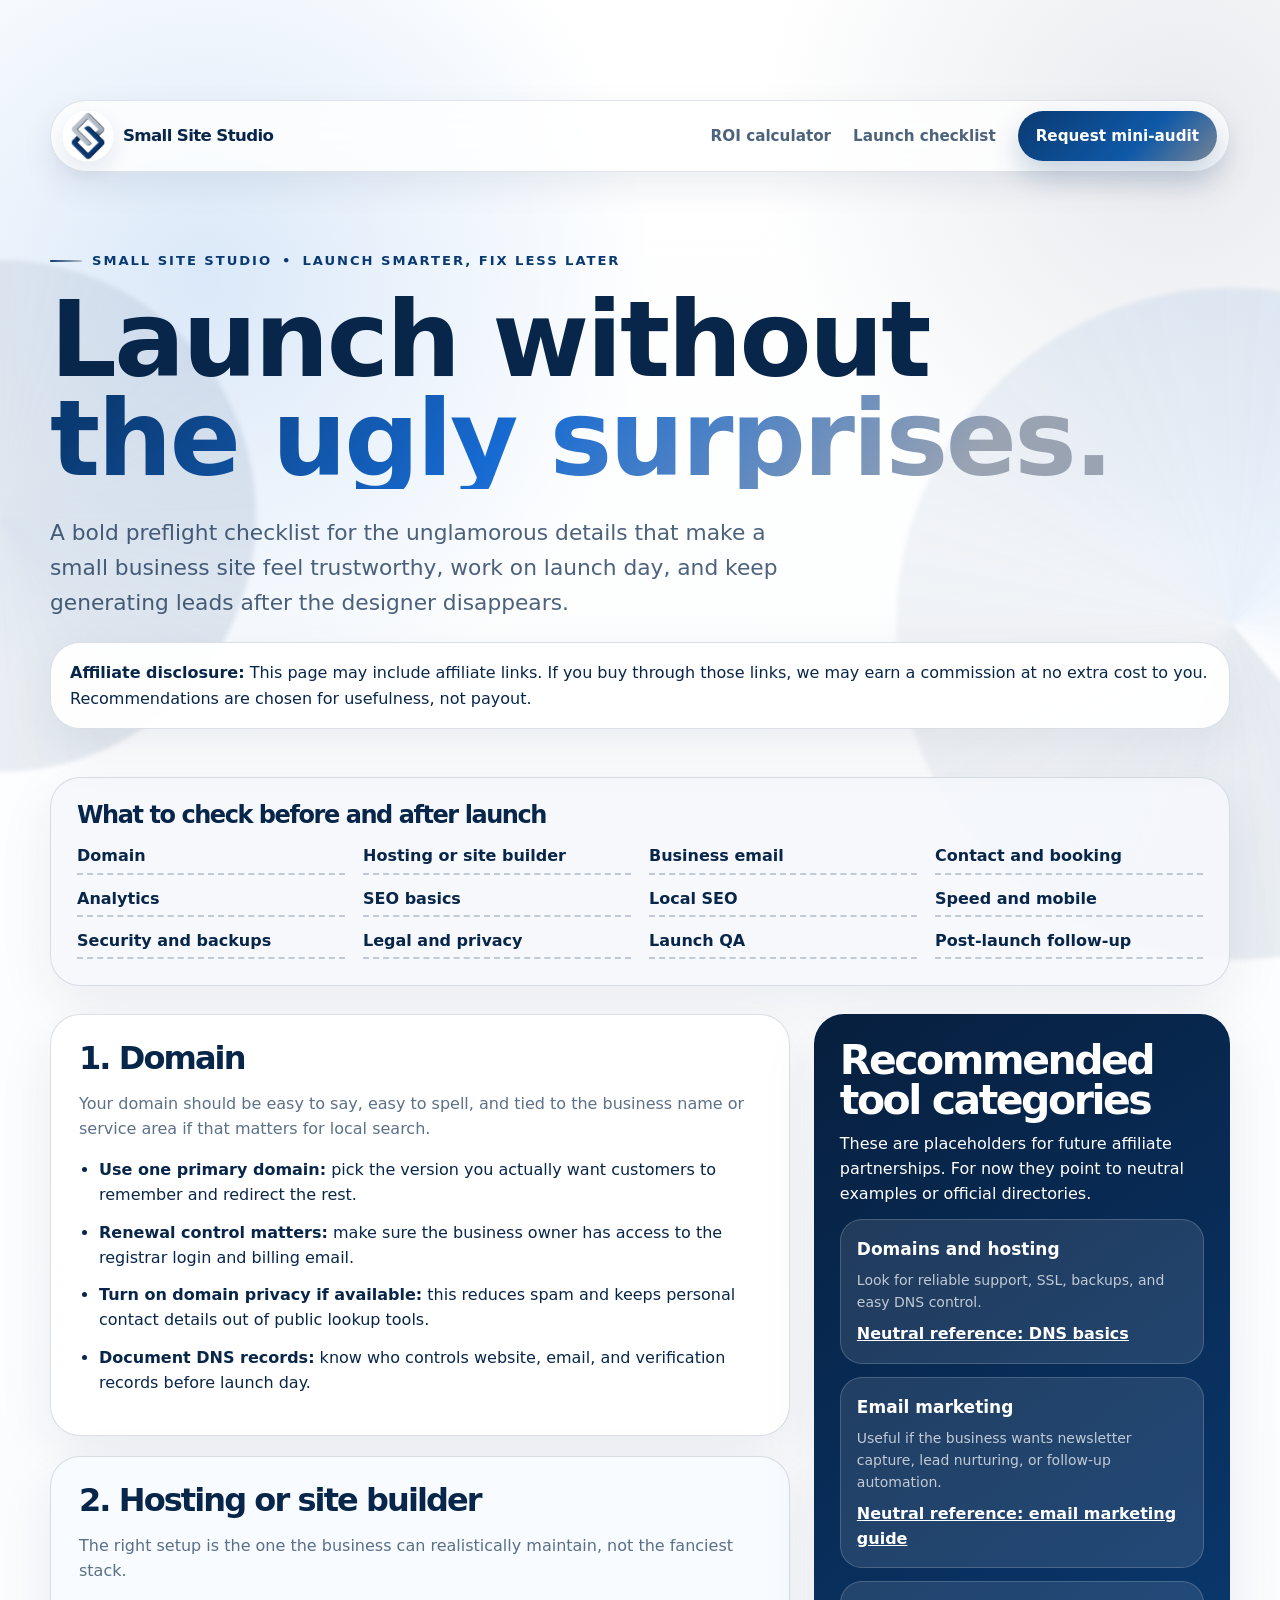
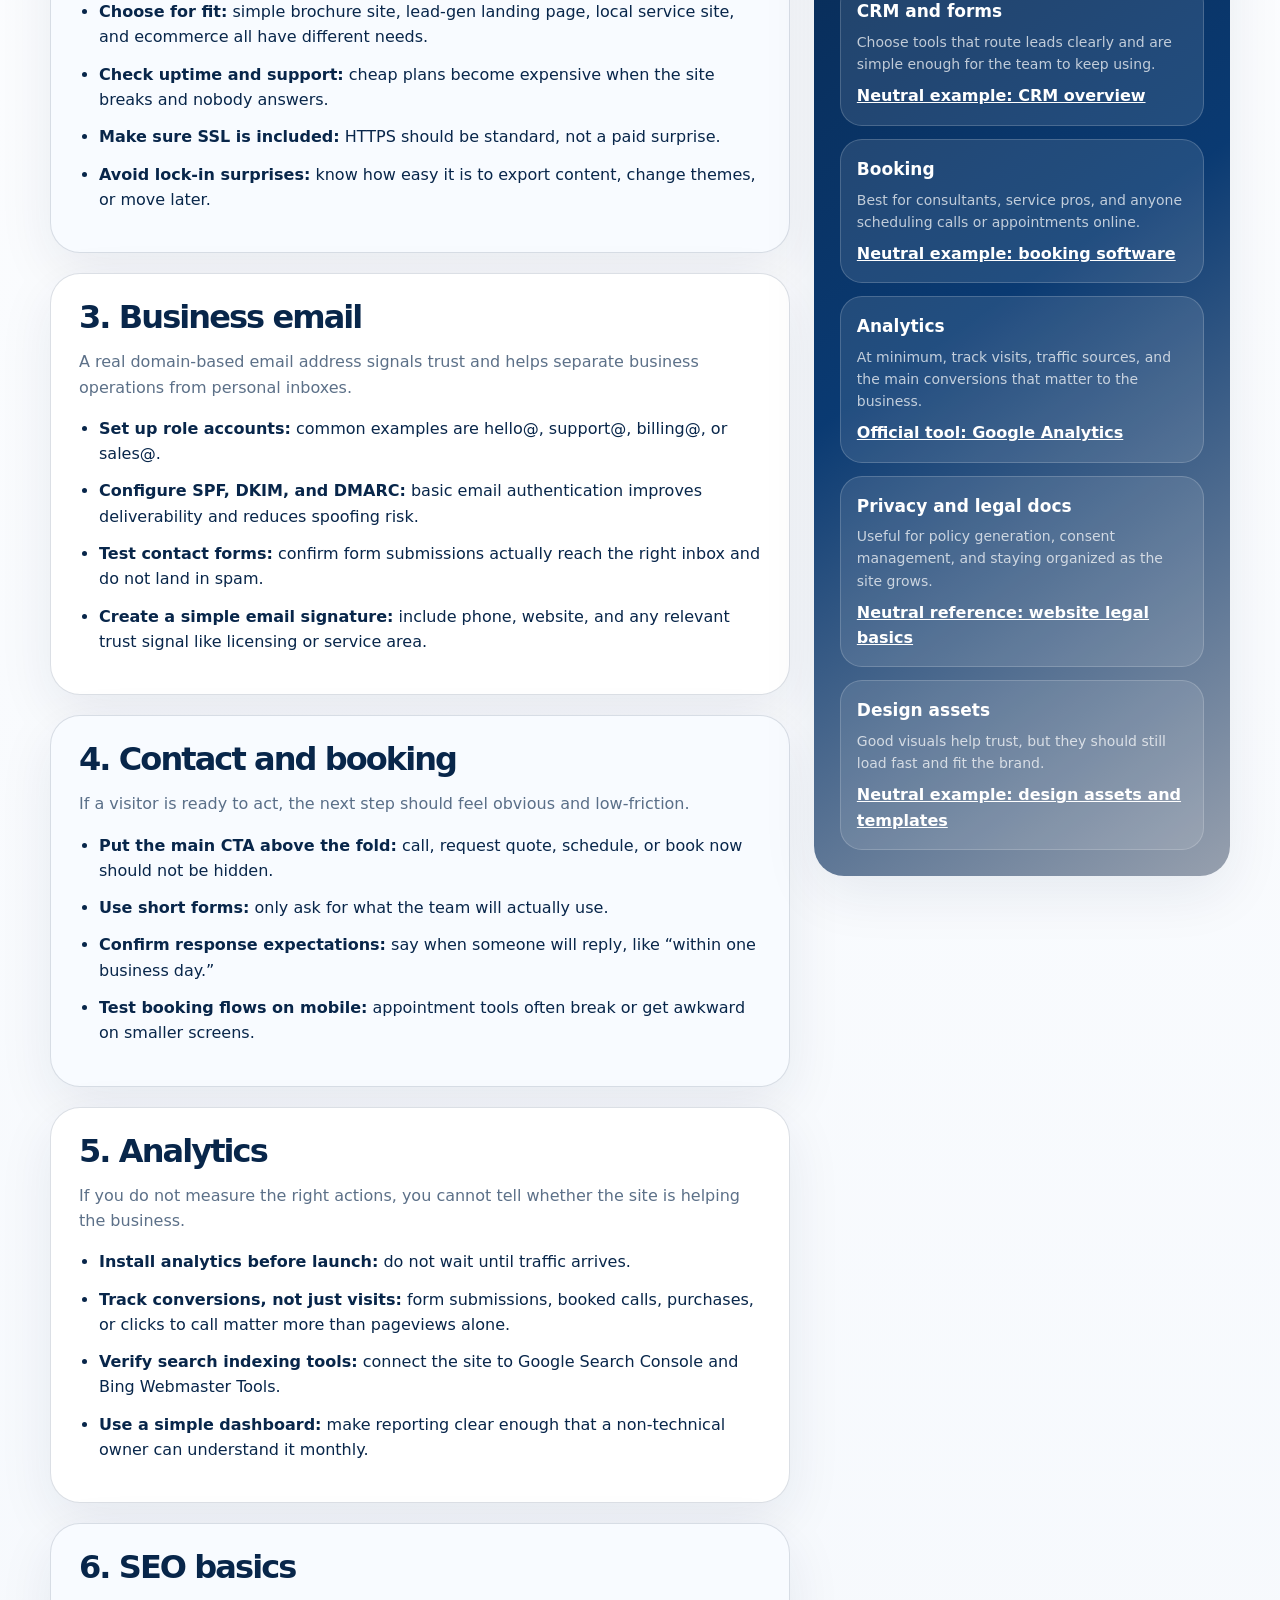
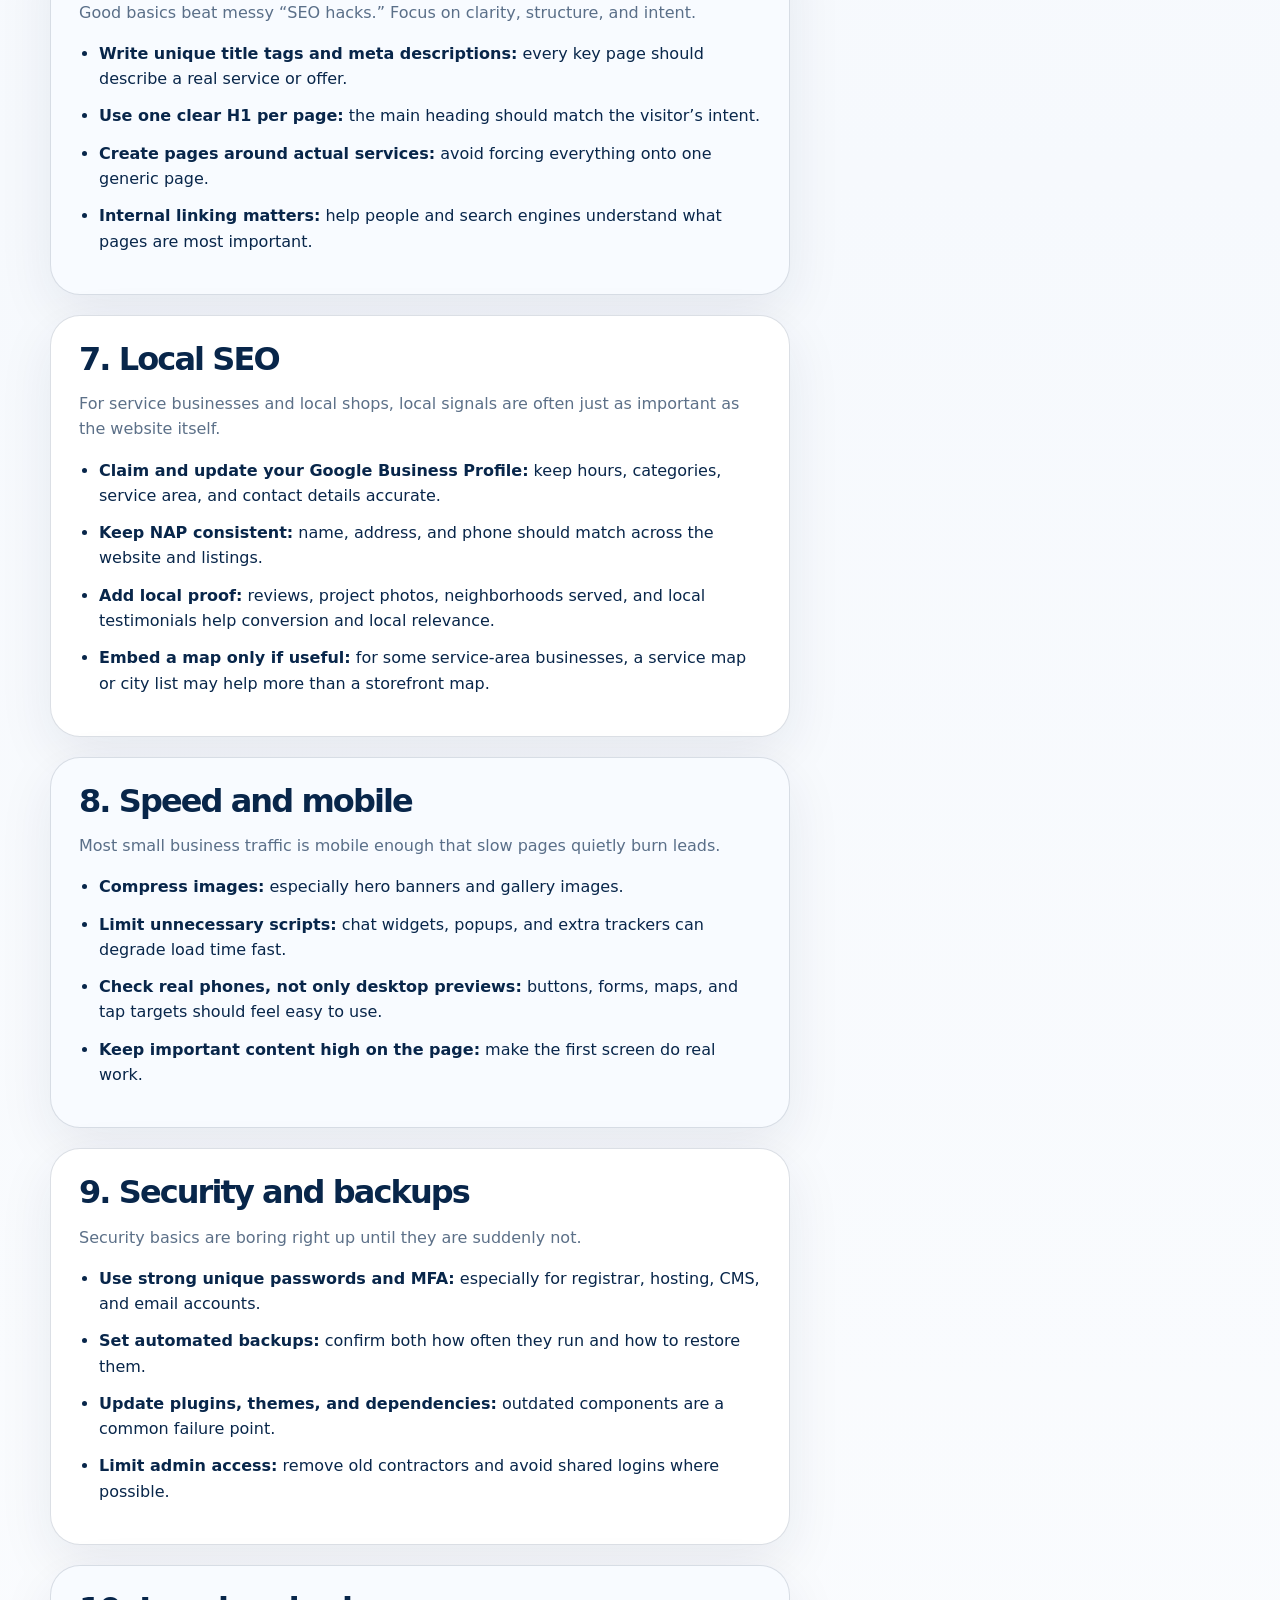
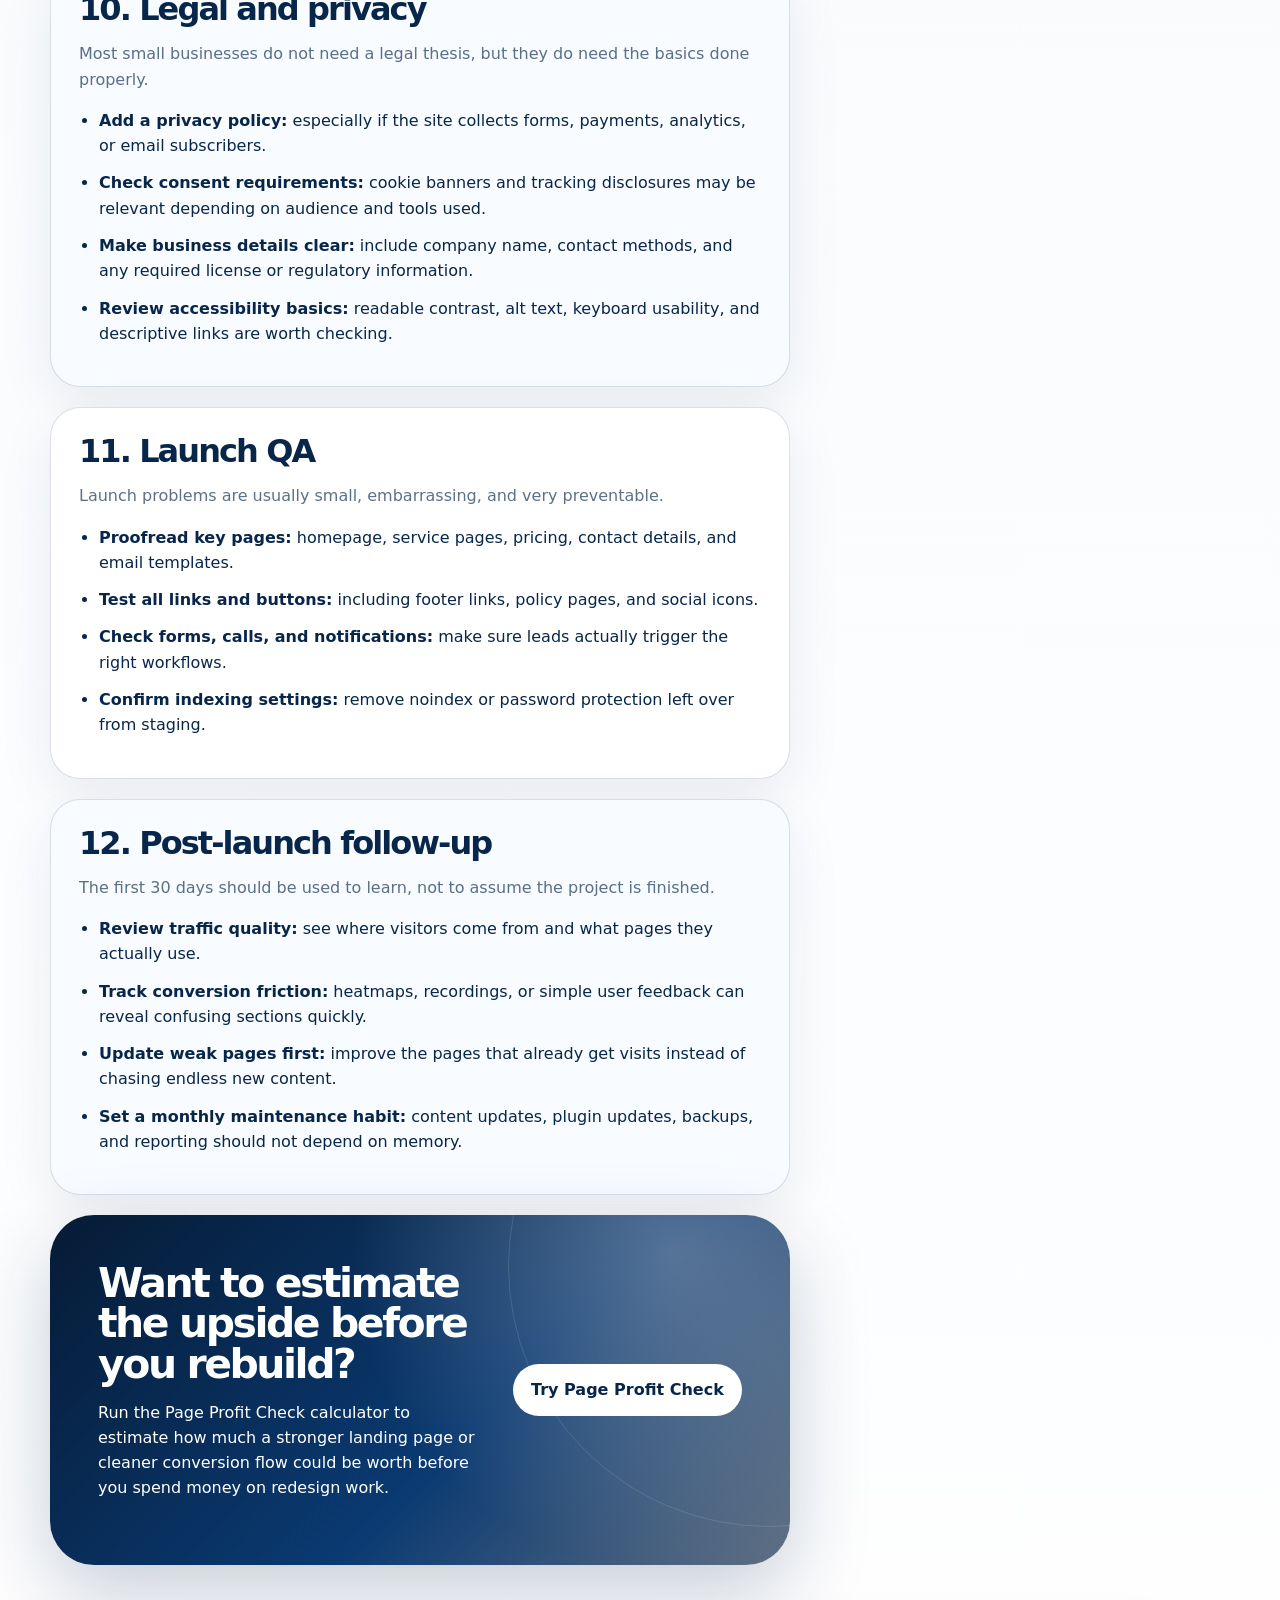
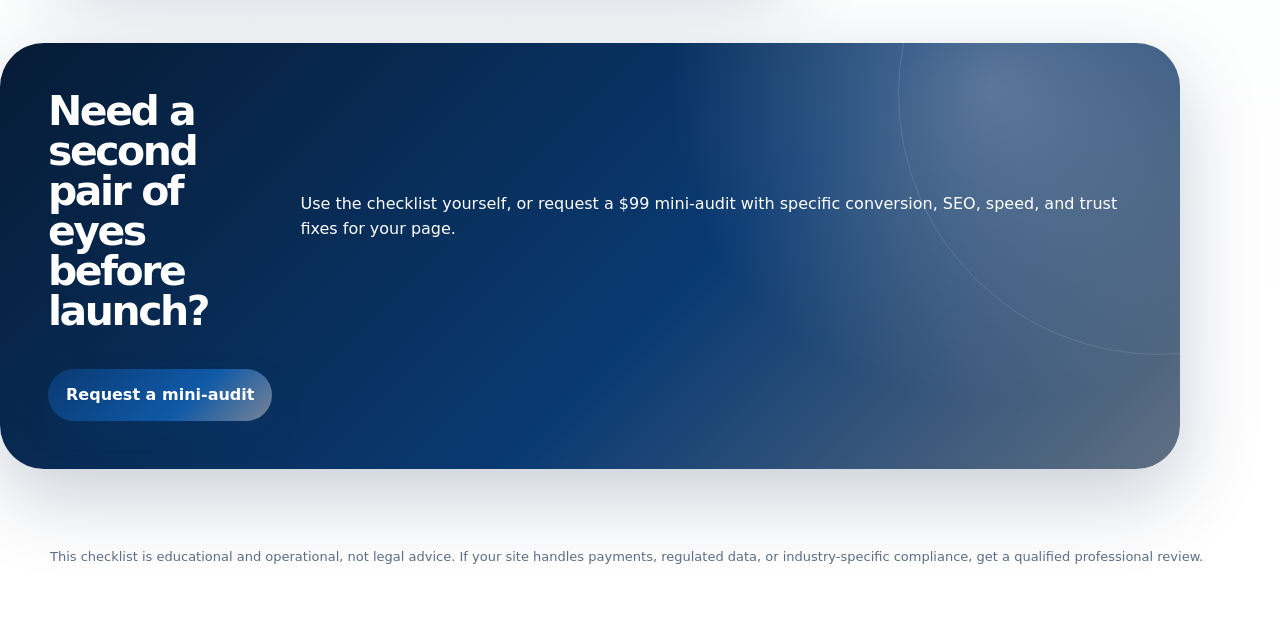
==== checklist.html @ 52d2d771 "Make hero headings consistent on mobile" ====
<!doctype html>
<html lang="en">
<head>
  <meta charset="utf-8" />
  <meta name="viewport" content="width=device-width, initial-scale=1" />
  <title>Small Business Website Launch Checklist | Page Profit Check</title>
  <meta name="description" content="A practical website launch checklist for small businesses covering setup, SEO, analytics, legal basics, and post-launch follow-up." />
  <meta property="og:type" content="article" />
  <meta property="og:site_name" content="Small Site Studio" />
  <meta property="og:title" content="Small Business Website Launch Checklist | Page Profit Check" />
  <meta property="og:description" content="A practical preflight checklist for launching a trustworthy small business website." />
  <meta property="og:url" content="https://smallsitestudio.com/checklist" />
  <meta property="og:image" content="https://smallsitestudio.com/assets/social-preview.png" />
  <meta property="og:image:secure_url" content="https://smallsitestudio.com/assets/social-preview.png" />
  <meta property="og:image:type" content="image/png" />
  <meta property="og:image:width" content="1200" />
  <meta property="og:image:height" content="630" />
  <meta property="og:image:alt" content="Small Site Studio Page Profit Check landing page audit preview" />
  <meta name="twitter:card" content="summary_large_image" />
  <meta name="twitter:title" content="Small Business Website Launch Checklist | Page Profit Check" />
  <meta name="twitter:description" content="A practical preflight checklist for launching a trustworthy small business website." />
  <meta name="twitter:image" content="https://smallsitestudio.com/assets/social-preview.png" />
  <link rel="icon" href="favicon.ico" sizes="any" />
  <link rel="icon" type="image/png" href="assets/favicon.png" />
  <link rel="apple-touch-icon" href="assets/favicon.png" />
  <link rel="canonical" href="https://smallsitestudio.com/checklist" />


  <link rel="stylesheet" href="styles.css?v=20260501-contrast" />


</head>
<body>
  <header class="wrap checklist-header">
    <nav class="topnav" aria-label="site navigation">
      <a class="brand" href="./" aria-label="Small Site Studio home"><picture>
          <source type="image/webp" srcset="assets/small-site-studio-logo-240.webp 240w, assets/small-site-studio-logo-420.webp 420w, assets/small-site-studio-logo-640.webp 640w, assets/small-site-studio-logo-900.webp 900w" sizes="(max-width: 720px) 210px, 235px">
          <source type="image/png" srcset="assets/small-site-studio-logo-240.png 240w, assets/small-site-studio-logo-420.png 420w, assets/small-site-studio-logo-640.png 640w, assets/small-site-studio-logo-900.png 900w" sizes="(max-width: 720px) 210px, 235px">
          <img class="logo-img" src="assets/small-site-studio-logo-420.png" width="900" height="900" alt="Small Site Studio logo" decoding="async">
        </picture></a>
      <div class="navlinks">
        <a href="./#calculator">ROI calculator</a>
        <a href="./checklist">Launch checklist</a>
        <!--email_off--><a class="primary" href="mailto:info@smallsitestudio.com?subject=Landing%20page%20mini-audit%20request&body=Hi%20Small%20Site%20Studio%2C%0A%0AI%27d%20like%20a%20%2499%20landing%20page%20mini-audit.%0A%0APage%20URL%3A%20%0ABusiness%20type%3A%20%0AMain%20goal%3A%20%0AAnything%20specific%20you%20want%20checked%3A%20">Request mini-audit</a><!--/email_off-->
      </div>
    </nav>
    <div class="eyebrow">Small Site Studio <span>•</span> launch smarter, fix less later</div>
    <h1><span class="headline-line">Launch without</span><br><span class="headline-line gradient-word">the ugly surprises.</span></h1>
    <p class="lede">A bold preflight checklist for the unglamorous details that make a small business site feel trustworthy, work on launch day, and keep generating leads after the designer disappears.</p>
    <div class="disclosure"><strong class="disclosure-label">Affiliate disclosure:</strong> This page may include affiliate links. If you buy through those links, we may earn a commission at no extra cost to you. Recommendations are chosen for usefulness, not payout.</div>
  </header>


  <main class="wrap">
    <section class="toc">
      <h2 class="toc-title">What to check before and after launch</h2>
      <div class="toc-links">
        <a href="#domain">Domain</a>
        <a href="#hosting">Hosting or site builder</a>
        <a href="#email">Business email</a>
        <a href="#contact">Contact and booking</a>
        <a href="#analytics">Analytics</a>
        <a href="#seo">SEO basics</a>
        <a href="#local-seo">Local SEO</a>
        <a href="#speed">Speed and mobile</a>
        <a href="#security">Security and backups</a>
        <a href="#legal">Legal and privacy</a>
        <a href="#qa">Launch QA</a>
        <a href="#follow-up">Post-launch follow-up</a>
      </div>
    </section>

    <div class="content-grid">
      <div class="sections">
        <section class="section" id="domain">
          <h2>1. Domain</h2>
          <p>Your domain should be easy to say, easy to spell, and tied to the business name or service area if that matters for local search.</p>
          <ul>
            <li><strong>Use one primary domain:</strong> pick the version you actually want customers to remember and redirect the rest.</li>
            <li><strong>Renewal control matters:</strong> make sure the business owner has access to the registrar login and billing email.</li>
            <li><strong>Turn on domain privacy if available:</strong> this reduces spam and keeps personal contact details out of public lookup tools.</li>
            <li><strong>Document DNS records:</strong> know who controls website, email, and verification records before launch day.</li>
          </ul>
        </section>

        <section class="section" id="hosting">
          <h2>2. Hosting or site builder</h2>
          <p>The right setup is the one the business can realistically maintain, not the fanciest stack.</p>
          <ul>
            <li><strong>Choose for fit:</strong> simple brochure site, lead-gen landing page, local service site, and ecommerce all have different needs.</li>
            <li><strong>Check uptime and support:</strong> cheap plans become expensive when the site breaks and nobody answers.</li>
            <li><strong>Make sure SSL is included:</strong> HTTPS should be standard, not a paid surprise.</li>
            <li><strong>Avoid lock-in surprises:</strong> know how easy it is to export content, change themes, or move later.</li>
          </ul>
        </section>

        <section class="section" id="email">
          <h2>3. Business email</h2>
          <p>A real domain-based email address signals trust and helps separate business operations from personal inboxes.</p>
          <ul>
            <li><strong>Set up role accounts:</strong> common examples are hello@, support@, billing@, or sales@.</li>
            <li><strong>Configure SPF, DKIM, and DMARC:</strong> basic email authentication improves deliverability and reduces spoofing risk.</li>
            <li><strong>Test contact forms:</strong> confirm form submissions actually reach the right inbox and do not land in spam.</li>
            <li><strong>Create a simple email signature:</strong> include phone, website, and any relevant trust signal like licensing or service area.</li>
          </ul>
        </section>

        <section class="section" id="contact">
          <h2>4. Contact and booking</h2>
          <p>If a visitor is ready to act, the next step should feel obvious and low-friction.</p>
          <ul>
            <li><strong>Put the main CTA above the fold:</strong> call, request quote, schedule, or book now should not be hidden.</li>
            <li><strong>Use short forms:</strong> only ask for what the team will actually use.</li>
            <li><strong>Confirm response expectations:</strong> say when someone will reply, like “within one business day.”</li>
            <li><strong>Test booking flows on mobile:</strong> appointment tools often break or get awkward on smaller screens.</li>
          </ul>
        </section>

        <section class="section" id="analytics">
          <h2>5. Analytics</h2>
          <p>If you do not measure the right actions, you cannot tell whether the site is helping the business.</p>
          <ul>
            <li><strong>Install analytics before launch:</strong> do not wait until traffic arrives.</li>
            <li><strong>Track conversions, not just visits:</strong> form submissions, booked calls, purchases, or clicks to call matter more than pageviews alone.</li>
            <li><strong>Verify search indexing tools:</strong> connect the site to Google Search Console and Bing Webmaster Tools.</li>
            <li><strong>Use a simple dashboard:</strong> make reporting clear enough that a non-technical owner can understand it monthly.</li>
          </ul>
        </section>

        <section class="section" id="seo">
          <h2>6. SEO basics</h2>
          <p>Good basics beat messy “SEO hacks.” Focus on clarity, structure, and intent.</p>
          <ul>
            <li><strong>Write unique title tags and meta descriptions:</strong> every key page should describe a real service or offer.</li>
            <li><strong>Use one clear H1 per page:</strong> the main heading should match the visitor’s intent.</li>
            <li><strong>Create pages around actual services:</strong> avoid forcing everything onto one generic page.</li>
            <li><strong>Internal linking matters:</strong> help people and search engines understand what pages are most important.</li>
          </ul>
        </section>

        <section class="section" id="local-seo">
          <h2>7. Local SEO</h2>
          <p>For service businesses and local shops, local signals are often just as important as the website itself.</p>
          <ul>
            <li><strong>Claim and update your Google Business Profile:</strong> keep hours, categories, service area, and contact details accurate.</li>
            <li><strong>Keep NAP consistent:</strong> name, address, and phone should match across the website and listings.</li>
            <li><strong>Add local proof:</strong> reviews, project photos, neighborhoods served, and local testimonials help conversion and local relevance.</li>
            <li><strong>Embed a map only if useful:</strong> for some service-area businesses, a service map or city list may help more than a storefront map.</li>
          </ul>
        </section>

        <section class="section" id="speed">
          <h2>8. Speed and mobile</h2>
          <p>Most small business traffic is mobile enough that slow pages quietly burn leads.</p>
          <ul>
            <li><strong>Compress images:</strong> especially hero banners and gallery images.</li>
            <li><strong>Limit unnecessary scripts:</strong> chat widgets, popups, and extra trackers can degrade load time fast.</li>
            <li><strong>Check real phones, not only desktop previews:</strong> buttons, forms, maps, and tap targets should feel easy to use.</li>
            <li><strong>Keep important content high on the page:</strong> make the first screen do real work.</li>
          </ul>
        </section>

        <section class="section" id="security">
          <h2>9. Security and backups</h2>
          <p>Security basics are boring right up until they are suddenly not.</p>
          <ul>
            <li><strong>Use strong unique passwords and MFA:</strong> especially for registrar, hosting, CMS, and email accounts.</li>
            <li><strong>Set automated backups:</strong> confirm both how often they run and how to restore them.</li>
            <li><strong>Update plugins, themes, and dependencies:</strong> outdated components are a common failure point.</li>
            <li><strong>Limit admin access:</strong> remove old contractors and avoid shared logins where possible.</li>
          </ul>
        </section>

        <section class="section" id="legal">
          <h2>10. Legal and privacy</h2>
          <p>Most small businesses do not need a legal thesis, but they do need the basics done properly.</p>
          <ul>
            <li><strong>Add a privacy policy:</strong> especially if the site collects forms, payments, analytics, or email subscribers.</li>
            <li><strong>Check consent requirements:</strong> cookie banners and tracking disclosures may be relevant depending on audience and tools used.</li>
            <li><strong>Make business details clear:</strong> include company name, contact methods, and any required license or regulatory information.</li>
            <li><strong>Review accessibility basics:</strong> readable contrast, alt text, keyboard usability, and descriptive links are worth checking.</li>
          </ul>
        </section>

        <section class="section" id="qa">
          <h2>11. Launch QA</h2>
          <p>Launch problems are usually small, embarrassing, and very preventable.</p>
          <ul>
            <li><strong>Proofread key pages:</strong> homepage, service pages, pricing, contact details, and email templates.</li>
            <li><strong>Test all links and buttons:</strong> including footer links, policy pages, and social icons.</li>
            <li><strong>Check forms, calls, and notifications:</strong> make sure leads actually trigger the right workflows.</li>
            <li><strong>Confirm indexing settings:</strong> remove noindex or password protection left over from staging.</li>
          </ul>
        </section>

        <section class="section" id="follow-up">
          <h2>12. Post-launch follow-up</h2>
          <p>The first 30 days should be used to learn, not to assume the project is finished.</p>
          <ul>
            <li><strong>Review traffic quality:</strong> see where visitors come from and what pages they actually use.</li>
            <li><strong>Track conversion friction:</strong> heatmaps, recordings, or simple user feedback can reveal confusing sections quickly.</li>
            <li><strong>Update weak pages first:</strong> improve the pages that already get visits instead of chasing endless new content.</li>
            <li><strong>Set a monthly maintenance habit:</strong> content updates, plugin updates, backups, and reporting should not depend on memory.</li>
          </ul>
        </section>

        <section class="cta">
          <div>
            <h2>Want to estimate the upside before you rebuild?</h2>
            <p>Run the Page Profit Check calculator to estimate how much a stronger landing page or cleaner conversion flow could be worth before you spend money on redesign work.</p>
          </div>
          <a class="button primary" href="./#calculator">Try Page Profit Check</a>
        </section>
      </div>

      <aside class="toolbox" aria-label="recommended tool categories">
        <h2>Recommended tool categories</h2>
        <p class="toolbox-intro">These are placeholders for future affiliate partnerships. For now they point to neutral examples or official directories.</p>

        <div class="tool-card">
          <h3>Domains and hosting</h3>
          <p>Look for reliable support, SSL, backups, and easy DNS control.</p>
          <a href="https://www.cloudflare.com/learning/dns/what-is-dns/">Neutral reference: DNS basics</a>
        </div>

        <div class="tool-card">
          <h3>Email marketing</h3>
          <p>Useful if the business wants newsletter capture, lead nurturing, or follow-up automation.</p>
          <a href="https://mailchimp.com/resources/email-marketing-field-guide/">Neutral reference: email marketing guide</a>
        </div>

        <div class="tool-card">
          <h3>CRM and forms</h3>
          <p>Choose tools that route leads clearly and are simple enough for the team to keep using.</p>
          <a href="https://www.hubspot.com/products/crm">Neutral example: CRM overview</a>
        </div>

        <div class="tool-card">
          <h3>Booking</h3>
          <p>Best for consultants, service pros, and anyone scheduling calls or appointments online.</p>
          <a href="https://calendly.com/">Neutral example: booking software</a>
        </div>

        <div class="tool-card">
          <h3>Analytics</h3>
          <p>At minimum, track visits, traffic sources, and the main conversions that matter to the business.</p>
          <a href="https://analytics.google.com/">Official tool: Google Analytics</a>
        </div>

        <div class="tool-card">
          <h3>Privacy and legal docs</h3>
          <p>Useful for policy generation, consent management, and staying organized as the site grows.</p>
          <a href="https://termly.io/resources/articles/website-legal-requirements/">Neutral reference: website legal basics</a>
        </div>

        <div class="tool-card">
          <h3>Design assets</h3>
          <p>Good visuals help trust, but they should still load fast and fit the brand.</p>
          <a href="https://www.canva.com/">Neutral example: design assets and templates</a>
        </div>
      </aside>
    </div>
  </main>

  <section class="wrap final-cta" aria-label="mini audit CTA">
    <h2>Need a second pair of eyes before launch?</h2>
    <p>Use the checklist yourself, or request a $99 mini-audit with specific conversion, SEO, speed, and trust fixes for your page.</p>
    <!--email_off--><a class="button primary" href="mailto:info@smallsitestudio.com?subject=Landing%20page%20mini-audit%20request&body=Hi%20Small%20Site%20Studio%2C%0A%0AI%27d%20like%20a%20%2499%20landing%20page%20mini-audit.%0A%0APage%20URL%3A%20%0ABusiness%20type%3A%20%0AMain%20goal%3A%20%0AAnything%20specific%20you%20want%20checked%3A%20">Request a mini-audit</a><!--/email_off-->
  </section>

  <footer class="wrap">
    <p>This checklist is educational and operational, not legal advice. If your site handles payments, regulated data, or industry-specific compliance, get a qualified professional review.</p>
  </footer>
</body>
</html>
---- styles.css ----
:root {
      --ink: #08264a;
      --navy: #0a3a72;
      --blue: #1e75d8;
      --sky: #d8e8ff;
      --silver: #b8bfcb;
      --line: #e4e9f1;
      --paper: #ffffff;
      --mist: #f5f8fc;
      --mint: #85f4d2;
      --muted: rgba(8,38,74,.66);
      --shadow: 0 24px 70px rgba(8, 38, 74, .15);
      --soft-shadow: 0 18px 55px rgba(8,38,74,.08);
      --radius: 30px;
      font-family: Inter, ui-sans-serif, system-ui, -apple-system, BlinkMacSystemFont, "Segoe UI", sans-serif;
    }
    * { box-sizing: border-box; }
    html { scroll-behavior: smooth; overflow-x: hidden; }
    body {
      margin: 0;
      width: 100%;
      color: var(--ink);
      line-height: 1.58;
      background:
        radial-gradient(circle at 16% 4%, rgba(30,117,216,.16), transparent 28rem),
        radial-gradient(circle at 92% 2%, rgba(184,191,203,.32), transparent 26rem),
        linear-gradient(180deg, #ffffff 0%, #f6f9fd 48%, #ffffff 100%);
      min-height: 100vh;
      overflow-x: clip;
    }
    body::before,
    body::after {
      content: "";
      position: fixed;
      pointer-events: none;
      z-index: -1;
      border-radius: 999px;
      filter: blur(2px);
    }
    body::before {
      width: 42rem;
      height: 42rem;
      right: -18rem;
      top: 18rem;
      background: conic-gradient(from 140deg, rgba(10,58,114,.12), rgba(184,191,203,.2), rgba(30,117,216,.12), rgba(255,255,255,0));
      opacity: .8;
    }
    body::after {
      width: 32rem;
      height: 32rem;
      left: -16rem;
      bottom: 8rem;
      background: conic-gradient(from 320deg, rgba(184,191,203,.26), rgba(10,58,114,.10), rgba(255,255,255,0));
    }
    a { color: var(--navy); }
    .wrap { width: min(1180px, calc(100% - 40px)); margin: 0 auto; }
    .topnav, nav {
      position: sticky;
      top: 16px;
      z-index: 20;
      display: flex;
      align-items: center;
      justify-content: space-between;
      gap: 24px;
      margin: 16px 0 0;
      background: rgba(255,255,255,.78);
      border: 1px solid rgba(184,191,203,.42);
      border-radius: 999px;
      box-shadow: 0 14px 34px rgba(8,38,74,.08);
      padding: 10px 12px 10px 14px;
      backdrop-filter: blur(20px);
    }
    .brand, .nav-brand { display:inline-flex; align-items:center; gap:12px; color:var(--ink); text-decoration:none; font-weight:900; letter-spacing:-.04em; }
    .brand::after, .nav-brand::after { content:"Small Site Studio"; font-size:1.04rem; color:var(--ink); }
    .logo-img { width:46px; height:46px; border-radius:50%; object-fit:cover; display:block; transform:scale(1.12); box-shadow: inset 0 0 0 1px rgba(184,191,203,.42), 0 8px 20px rgba(8,38,74,.09); background:#fff; }
    .navlinks, .nav-links { display:flex; align-items:center; gap:22px; color:rgba(8,38,74,.70); font-size:.95rem; font-weight:800; flex-wrap:wrap; justify-content:flex-end; }
    .navlinks a, .nav-links a { color:rgba(8,38,74,.72); text-decoration:none; }
    .navlinks a.primary, .nav-links .button.primary, .button.primary, .cta .button, .final-cta .button.primary {
      display:inline-flex;
      align-items:center;
      justify-content:center;
      min-height:48px;
      padding:13px 18px;
      border-radius:999px;
      color:white;
      background:linear-gradient(135deg, var(--navy), #0f59a7 62%, #788495);
      box-shadow:0 14px 30px rgba(10,58,114,.22);
      border:0;
      text-decoration:none;
      font-weight:900;
    }
    .button, button {
      display:inline-flex;
      align-items:center;
      justify-content:center;
      min-height:48px;
      border-radius:999px;
      padding:14px 20px;
      font-weight:900;
      font-size:1rem;
      border:1px solid rgba(184,191,203,.58);
      background:rgba(255,255,255,.86);
      color:var(--ink);
      text-decoration:none;
      box-shadow:0 12px 28px rgba(8,38,74,.08);
      cursor:pointer;
    }
    header.wrap { position:relative; padding:0 0 62px; min-height:auto; overflow:visible; }
    header.wrap::before, header.wrap::after { content:none; }
    .hero-grid { display:grid; grid-template-columns:1.02fr .98fr; gap:56px; align-items:center; width:100%; padding-top:28px; }
    .badge, .eyebrow {
      display:inline-flex;
      align-items:center;
      gap:10px;
      margin-bottom:20px;
      color:var(--navy);
      font-size:.82rem;
      font-weight:900;
      letter-spacing:.15em;
      text-transform:uppercase;
    }
    .badge::before, .eyebrow::before { content:""; width:32px; height:2px; background:linear-gradient(90deg, var(--navy), var(--silver)); border-radius:999px; }
    h1 { margin:0; max-width:11ch; font-size:clamp(4rem, 8.2vw, 7.8rem); line-height:.94; letter-spacing:-.025em; font-weight:800; color:var(--ink); text-wrap:balance; }
    h1 .headline-line { display:inline-block; white-space:nowrap; }
    h1 .gradient-word, .gradient-word { color:transparent; background:linear-gradient(130deg, var(--navy) 5%, #176bd3 44%, #9aa3b2 86%); -webkit-background-clip:text; background-clip:text; }
    .lede { max-width:640px; margin:26px 0 0; color:rgba(8,38,74,.72); font-size:clamp(1.14rem, 1.8vw, 1.36rem); line-height:1.62; }
    .hero-actions { display:flex; flex-wrap:wrap; gap:14px; margin-top:34px; align-items:center; }
    .hero-actions .button:first-child { color:#fff; background:linear-gradient(135deg, var(--ink), var(--blue)); box-shadow:0 20px 44px rgba(10,58,114,.26); border:0; }
    .proof-row { display:flex; flex-wrap:wrap; gap:22px; margin-top:38px; color:rgba(8,38,74,.62); font-weight:800; }
    .proof-row span { display:inline-flex; align-items:center; gap:8px; }
    .proof-row span::before { content:""; width:9px; height:9px; border-radius:50%; background:var(--blue); box-shadow:0 0 0 6px rgba(30,117,216,.1); }
    .hero-card {
      position:relative;
      min-height:620px;
      display:grid;
      place-items:center;
      margin:0;
      padding:0;
      border:0;
      background:transparent;
      box-shadow:none;
      transform:none;
    }
    .hero-card::before {
      content:"";
      position:absolute;
      width:88%;
      aspect-ratio:1;
      border-radius:50%;
      background:radial-gradient(circle at 40% 36%, rgba(255,255,255,.96), rgba(216,232,255,.65) 45%, rgba(184,191,203,.30) 74%, transparent 75%);
      box-shadow:inset 0 0 0 1px rgba(255,255,255,.85), 0 50px 130px rgba(8,38,74,.13);
    }
    .hero-card::after {
      content:"";
      position:absolute;
      width:74%;
      aspect-ratio:1;
      border-radius:50%;
      border:1px solid rgba(10,58,114,.12);
      transform:rotate(-35deg) scaleX(.72);
    }
    .audit-visual {
      position:relative;
      z-index:2;
      width:min(430px,84vw);
      min-height:430px;
      display:grid;
      place-items:center;
    }
    .audit-window {
      width:100%;
      border-radius:30px;
      overflow:hidden;
      background:rgba(255,255,255,.92);
      border:1px solid rgba(184,191,203,.58);
      box-shadow:0 34px 84px rgba(8,38,74,.18), inset 0 0 0 1px rgba(255,255,255,.82);
      transform:rotate(-2deg);
    }
    .audit-bar {
      display:flex;
      gap:8px;
      padding:18px 22px;
      background:linear-gradient(135deg, rgba(8,38,74,.92), rgba(30,117,216,.78));
    }
    .audit-bar span { width:12px; height:12px; border-radius:50%; background:rgba(255,255,255,.72); }
    .audit-body {
      display:grid;
      grid-template-columns:.8fr 1.2fr;
      gap:18px;
      padding:26px;
      align-items:center;
    }
    .audit-score {
      aspect-ratio:1;
      border-radius:50%;
      display:grid;
      place-items:center;
      align-content:center;
      background:radial-gradient(circle, rgba(255,255,255,.96) 54%, rgba(216,232,255,.9) 55%, rgba(30,117,216,.16) 72%, transparent 73%);
      box-shadow:inset 0 0 0 1px rgba(30,117,216,.16);
    }
    .audit-score strong { font-size:clamp(3.6rem,7vw,5.2rem); line-height:.9; letter-spacing:-.05em; color:var(--blue); }
    .audit-score span { max-width:8ch; color:rgba(8,38,74,.62); font-weight:900; font-size:.78rem; line-height:1.1; text-align:center; }
    .audit-list {
      display:grid;
      gap:12px;
    }
    .audit-list span {
      height:18px;
      border-radius:999px;
      background:linear-gradient(90deg, rgba(10,58,114,.92) 0 52%, rgba(216,232,255,.92) 52% 100%);
    }
    .audit-list span:nth-child(2) { background:linear-gradient(90deg, rgba(30,117,216,.88) 0 70%, rgba(216,232,255,.92) 70% 100%); }
    .audit-list span:nth-child(3) { background:linear-gradient(90deg, rgba(184,191,203,.92) 0 44%, rgba(216,232,255,.92) 44% 100%); }
    .audit-list span:nth-child(4) { background:linear-gradient(90deg, rgba(10,58,114,.76) 0 62%, rgba(216,232,255,.92) 62% 100%); }
    .audit-flow {
      display:grid;
      grid-template-columns:repeat(3,1fr);
      gap:10px;
      padding:0 26px 26px;
    }
    .audit-flow span {
      min-height:62px;
      display:grid;
      place-items:center;
      border-radius:18px;
      color:#fff;
      font-weight:950;
      background:linear-gradient(135deg, var(--ink), var(--blue));
      box-shadow:0 14px 28px rgba(8,38,74,.12);
    }
    .audit-flow span:nth-child(2) { background:linear-gradient(135deg, #174c87, #6f7f94); }
    .audit-flow span:nth-child(3) { background:linear-gradient(135deg, #1e75d8, #8aa1bf); }
    .audit-lift {
      position:absolute;
      right:-22px;
      bottom:36px;
      z-index:3;
      width:178px;
      padding:16px;
      border-radius:24px;
      background:rgba(255,255,255,.88);
      border:1px solid rgba(184,191,203,.48);
      box-shadow:var(--shadow);
      backdrop-filter:blur(18px);
    }
    .audit-lift span { display:block; color:rgba(8,38,74,.62); font-size:.82rem; font-weight:900; line-height:1.2; }
    .audit-lift strong { display:block; margin-top:4px; color:var(--blue); font-size:2.3rem; line-height:1; letter-spacing:-.055em; }
    .mini-stat {
      position:absolute;
      z-index:3;
      right:0;
      top:90px;
      width:210px;
      padding:18px;
      border-radius:24px;
      background:rgba(255,255,255,.82);
      border:1px solid rgba(184,191,203,.45);
      box-shadow:var(--shadow);
      backdrop-filter:blur(18px);
      display:grid;
      gap:10px;
      color:var(--ink);
    }
    .mini-stat div { padding:0; }
    .mini-stat strong { display:block; font-size:1.55rem; line-height:1; color:var(--ink); letter-spacing:-.04em; }
    .mini-stat span { display:block; color:rgba(8,38,74,.62); font-size:.86rem; font-weight:750; line-height:1.35; }
    main.wrap { padding-top:0; }
    section { scroll-margin-top:170px; }
    .grid { display:grid; grid-template-columns:1fr 1fr; gap:18px; align-items:start; padding:0 0 74px; }
    .card, .toc, .section, .toolbox, .resource-card, .offer-panel, .about, .faq article, .cta, .final-cta, .disclosure {
      background:rgba(255,255,255,.78);
      border:1px solid rgba(184,191,203,.5);
      border-radius:var(--radius);
      box-shadow:var(--soft-shadow);
    }
    .card { overflow:hidden; }
    .card:nth-child(2), .resource-card, .toc, .offer-panel:nth-child(2), .faq article:nth-child(4n+3), .faq article:nth-child(4n+4) { background:rgba(245,248,252,.88); }
    .card h2, .offer-panel h2, .about h2, .faq h2, .section h2, .toolbox h2, .cta h2, .final-cta h2, .toc h2 { margin:0 0 10px; color:var(--ink); letter-spacing:-.06em; line-height:.98; }
    .card h2, .offer-panel h2, .about h2, .section h2, .toolbox h2, .cta h2, .final-cta h2 { font-size:clamp(1.85rem,3.2vw,3.3rem); }
    .faq h2 { font-size:clamp(2.1rem,4.5vw,4rem); }
    .card p, .offer-panel p, .about p, .faq p, .section p, .toolbox p, .cta p, .final-cta p, .disclosure { color:var(--muted); }
    .inner { padding:30px; }
    label { display:block; font-weight:900; margin:16px 0 7px; color:var(--ink); }
    .hint { color:var(--muted); font-size:13px; margin-top:4px; }
    input, select {
      width:100%;
      padding:14px 15px;
      border-radius:18px;
      border:2px solid rgba(8,38,74,.12);
      background:#fff;
      color:var(--ink);
      font-size:16px;
      outline:none;
    }
    input:focus, select:focus { border-color:var(--blue); box-shadow:0 0 0 4px rgba(30,117,216,.16); }
    .row { display:grid; grid-template-columns:1fr 1fr; gap:14px; }
    .results { display:grid; gap:13px; margin-top:18px; }
    .metric { padding:18px; background:#fff; border:1px solid rgba(184,191,203,.45); border-radius:24px; box-shadow:0 10px 28px rgba(8,38,74,.07); }
    .metric strong { display:block; font-size:clamp(30px,4.2vw,50px); line-height:1; letter-spacing:-.065em; color:var(--ink); }
    .metric span { color:var(--muted); font-size:14px; font-weight:850; }
    .positive strong { color:var(--blue); }
    .warn strong { color:#7b6075; }
    .tabs { display:flex; gap:8px; flex-wrap:wrap; padding:0 28px 20px; border-bottom:1px solid rgba(184,191,203,.48); }
    button.active { color:#fff; background:linear-gradient(135deg, var(--ink), var(--blue)); border-color:transparent; }
    .audit { padding:8px 28px 28px; }
    .check { display:grid; grid-template-columns:32px 1fr; gap:12px; padding:16px 0; border-bottom:1px solid rgba(184,191,203,.40); }
    .check:last-child { border-bottom:0; }
    .box { width:24px; height:24px; border-radius:50%; border:0; margin-top:2px; background:linear-gradient(135deg, var(--blue), var(--silver)); box-shadow:inset 0 0 0 6px rgba(255,255,255,.70); }
    .check h3 { margin:0 0 4px; font-size:17px; color:var(--ink); }
    .check p { margin:0; color:var(--muted); font-size:14px; }
    .cta, .final-cta {
      margin:0 0 78px;
      padding:clamp(30px,5vw,48px);
      display:grid;
      grid-template-columns:1fr auto;
      gap:28px;
      align-items:center;
      color:#fff;
      background:radial-gradient(circle at 84% 10%, rgba(184,191,203,.42), transparent 20rem), linear-gradient(135deg, #061b35, #0a3a72 58%, #607083);
      border:0;
      border-radius:44px;
      box-shadow:0 28px 80px rgba(8,38,74,.22);
      overflow:hidden;
      position:relative;
    }
    .cta::before, .final-cta::before { content:""; position:absolute; width:520px; height:520px; border:1px solid rgba(255,255,255,.12); border-radius:50%; right:-240px; top:-210px; }
    .cta > *, .final-cta > * { position:relative; }
    .cta h2, .cta p, .final-cta h2, .final-cta p { color:#fff; }
    .cta .button, .final-cta .button { background:#fff; color:var(--ink); border-color:#fff; white-space:nowrap; box-shadow:none; }
    .offer-detail { margin:0 0 78px; display:grid; grid-template-columns:1fr 1fr; gap:18px; align-items:start; }
    .offer-panel { padding:30px; }
    .deliverables { list-style:none; padding:0; margin:18px 0 0; display:grid; gap:11px; }
    .deliverables li { padding:13px 15px; border:1px solid rgba(184,191,203,.45); border-radius:20px; background:#fff; font-weight:800; }
    .steps { counter-reset:step; display:grid; gap:12px; margin-top:18px; }
    .step { display:grid; grid-template-columns:44px 1fr; gap:12px; align-items:start; padding:15px; border:1px solid rgba(184,191,203,.45); border-radius:22px; background:#fff; }
    .step::before { counter-increment:step; content:counter(step); width:36px; height:36px; border-radius:50%; background:linear-gradient(135deg,var(--ink),var(--blue)); color:#fff; display:grid; place-items:center; font-weight:950; }
    .step strong { display:block; margin-bottom:2px; color:var(--ink); }
    .step span { color:var(--muted); font-size:14px; }
    .resource-grid { display:grid; gap:18px; margin:0 0 78px; }
    .resource-card { padding:28px; }
    .resource-card h3 { margin:0 0 8px; font-size:26px; color:var(--ink); letter-spacing:-.05em; }
    .resource-card p { margin:0 0 14px; color:var(--muted); }
    .resource-card a { font-weight:950; }
    .about { margin:0 0 78px; padding:32px; background:#fff; }
    .faq { margin:0 0 78px; }
    .faq h2 { margin:0 0 18px; }
    .faq-grid { display:grid; grid-template-columns:1fr 1fr; gap:18px; }
    .faq article { padding:24px; }
    .faq h3 { margin:0 0 8px; color:var(--ink); font-size:22px; letter-spacing:-.035em; }
    footer.wrap { color:var(--muted); font-size:13px; padding:0 0 44px; }
    .toc { padding:26px; margin-bottom:28px; }
    .toc-links { display:grid; grid-template-columns:repeat(auto-fit,minmax(220px,1fr)); gap:11px 18px; margin-top:16px; }
    .toc-links a { color:var(--ink); text-decoration:none; border-bottom:2px dashed rgba(8,38,74,.22); padding-bottom:4px; font-weight:900; }
    .content-grid { display:grid; grid-template-columns:minmax(0,1.6fr) minmax(290px,.9fr); gap:24px; align-items:start; }
    .sections { display:grid; gap:20px; }
    .section { padding:28px; background:#fff; }
    .section:nth-child(even) { background:#f8fbff; }
    .section h2 { font-size:32px; }
    .section ul { margin:0; padding-left:20px; }
    .section li { margin:0 0 12px; }
    .section li strong { color:var(--ink); }
    .toolbox { padding:26px; position:sticky; top:96px; background:linear-gradient(145deg, #071f3e, #0a3a72 58%, #97a0ae); color:#fff; border:0; }
    .toolbox h2, .toolbox p { color:#fff; }
    .tool-card { padding:16px; border:1px solid rgba(255,255,255,.18); border-radius:22px; background:rgba(255,255,255,.10); margin-top:13px; }
    .tool-card h3 { margin:0 0 6px; font-size:17px; color:#fff; }
    .tool-card p { margin:0 0 8px; color:rgba(255,255,255,.72); font-size:14px; }
    .tool-card a { color:#fff; font-weight:850; }
    .disclosure { margin-top:22px; padding:17px 19px; background:rgba(255,255,255,.94); color:var(--ink); }
    .disclosure strong { color:var(--ink) !important; }
    .checklist-header { display:block; padding:84px 0 48px !important; min-height:auto !important; }
    .checklist-header .topnav, .checklist-header nav { margin-bottom:72px; }
    .checklist-header h1 { max-width:920px; }
    .checklist-header .lede { max-width:760px; }
    @media (max-width:920px) {
      .topnav, nav { position:relative; top:auto; display:block; border-radius:28px; }
      .navlinks, .nav-links { justify-content:flex-start; margin-top:16px; gap:10px; }
      header.wrap, .checklist-header { padding-top:36px !important; }
      .hero-grid, .grid, .row, .resource-grid, .offer-detail, .faq-grid, .content-grid, .cta, .final-cta { grid-template-columns:1fr; }
      .hero-grid { padding-top:20px; }
      .hero-card { min-height:500px; }
      .audit-visual { width:min(360px,86vw); min-height:360px; }
      .audit-body { grid-template-columns:1fr; }
      .audit-lift { right:2px; bottom:8px; }
      .mini-stat { right:2px; top:24px; width:180px; }
      .toolbox { position:static; }
      .cta .button, .final-cta .button { width:max-content; max-width:100%; }
    }
    @media (max-width:760px) {
      .wrap { width:min(100% - 28px,1180px); }
      .navlinks a, .nav-links a, .button { width:100%; }
      .brand::after, .nav-brand::after { font-size:1rem; }
      h1 { max-width:100%; font-size:clamp(3rem,13.3vw,5.4rem); line-height:.98; }
      .checklist-header h1 { font-size:clamp(2.15rem,10.5vw,5.4rem); }
      .hero-card { min-height:430px; }
      .audit-flow { grid-template-columns:1fr; }
      .audit-lift { display:none; }
      .mini-stat { display:none; }
      .proof-row { gap:14px; }
    }

.toc-title { margin:0; font-size:24px; }
.disclosure .disclosure-label { color:var(--ink) !important; }
.toolbox-intro { margin:0; color:var(--muted); }
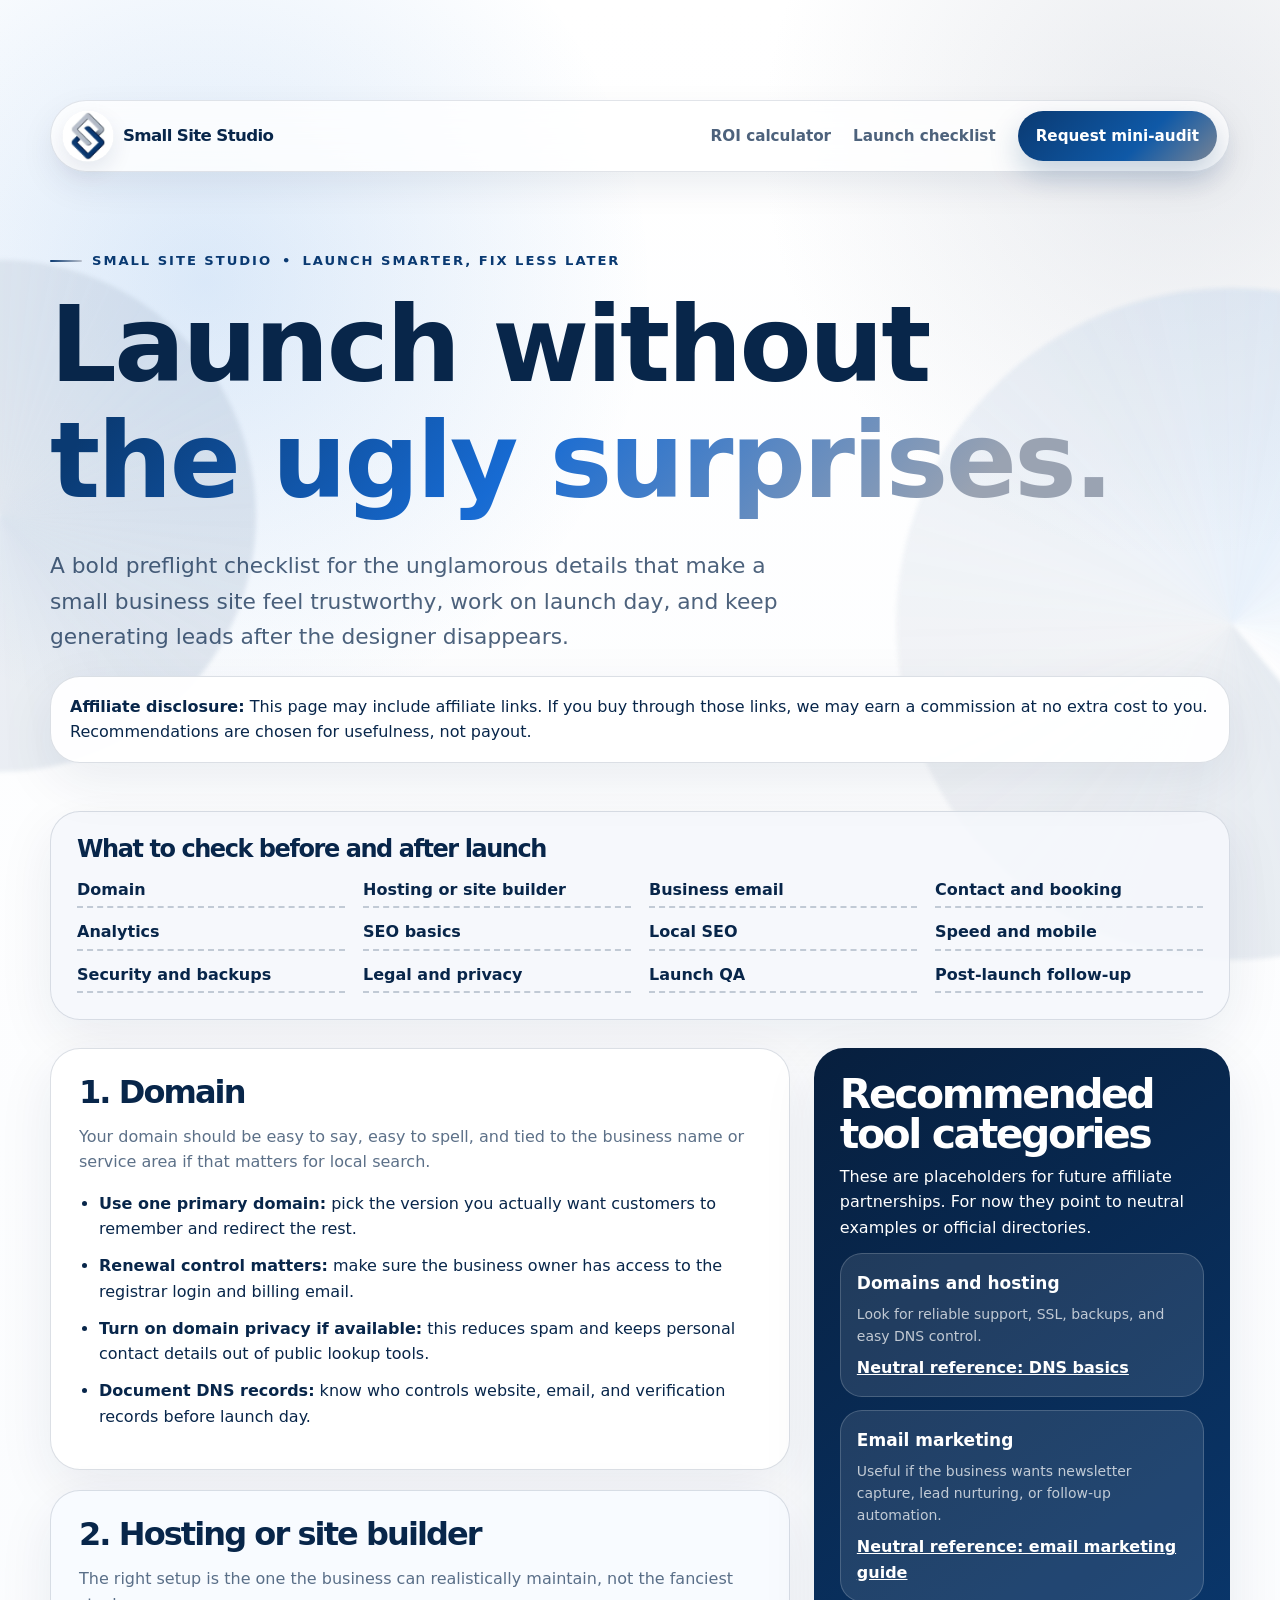
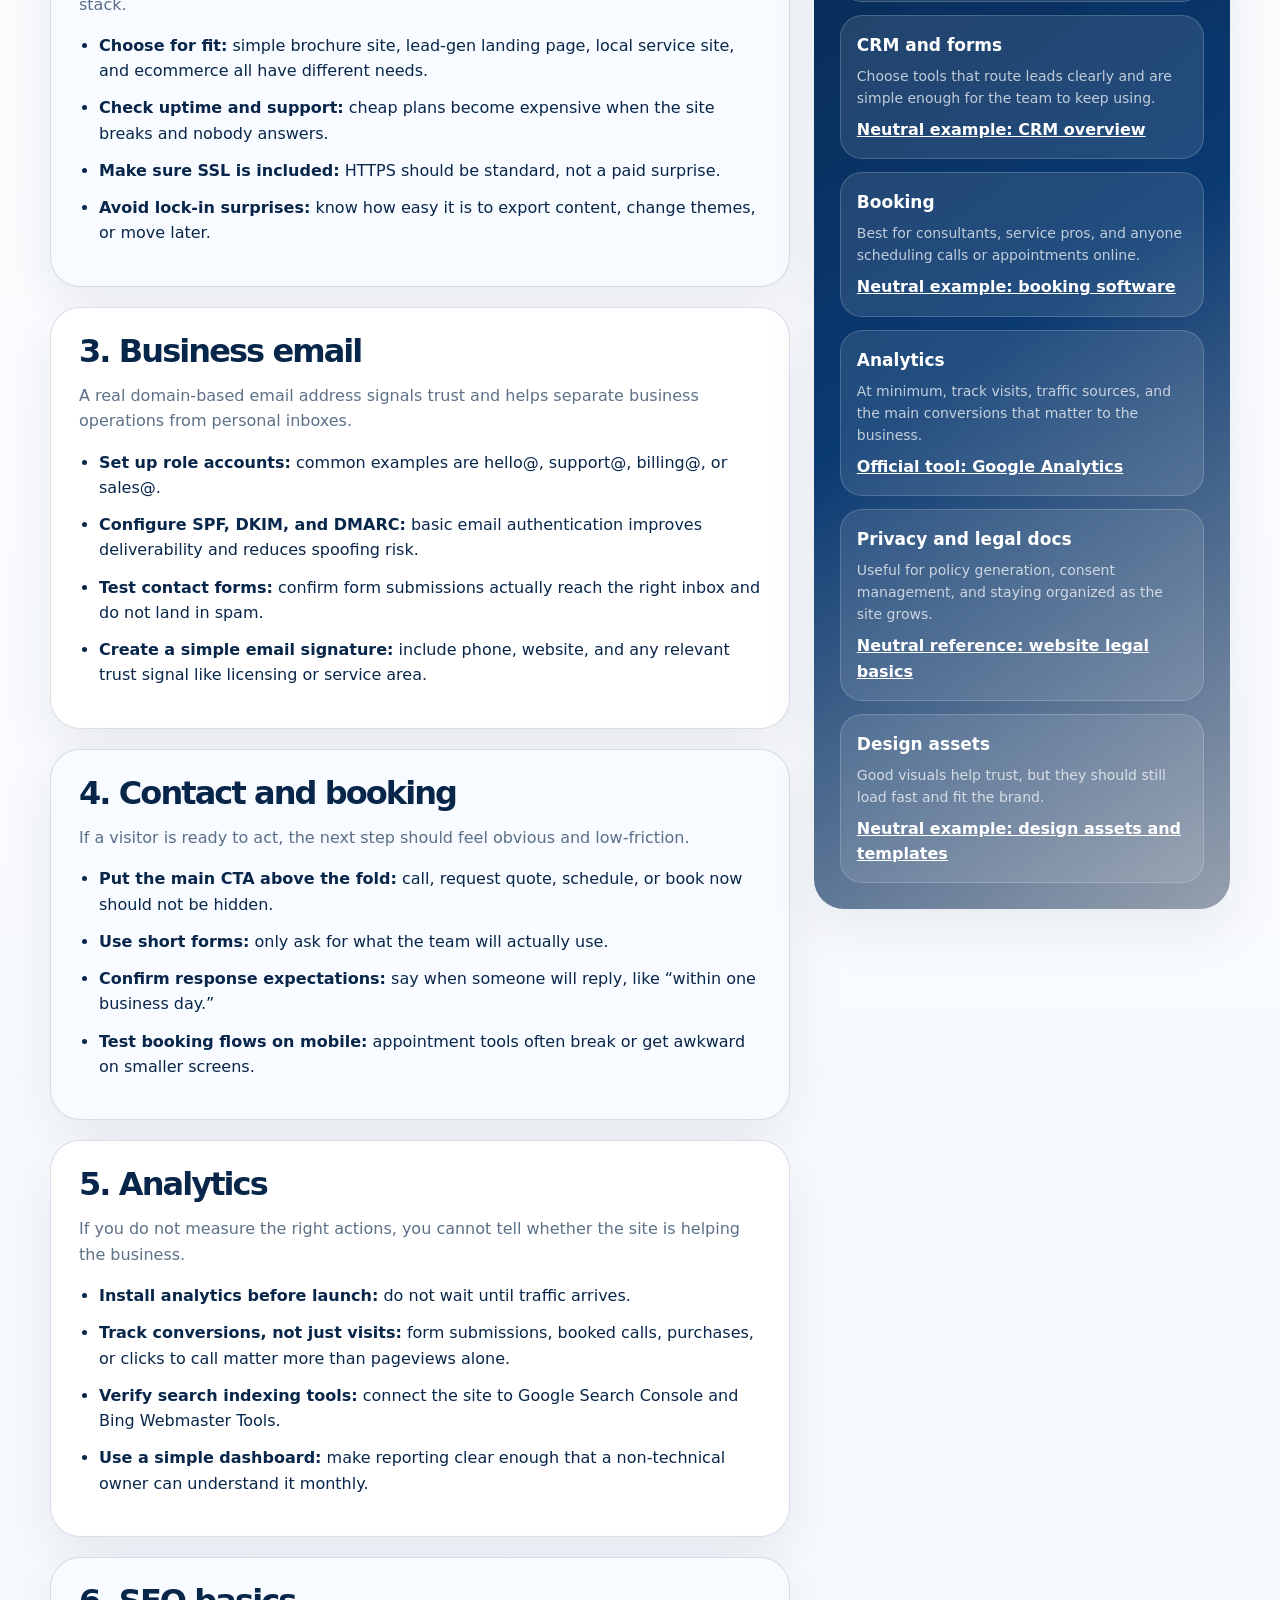
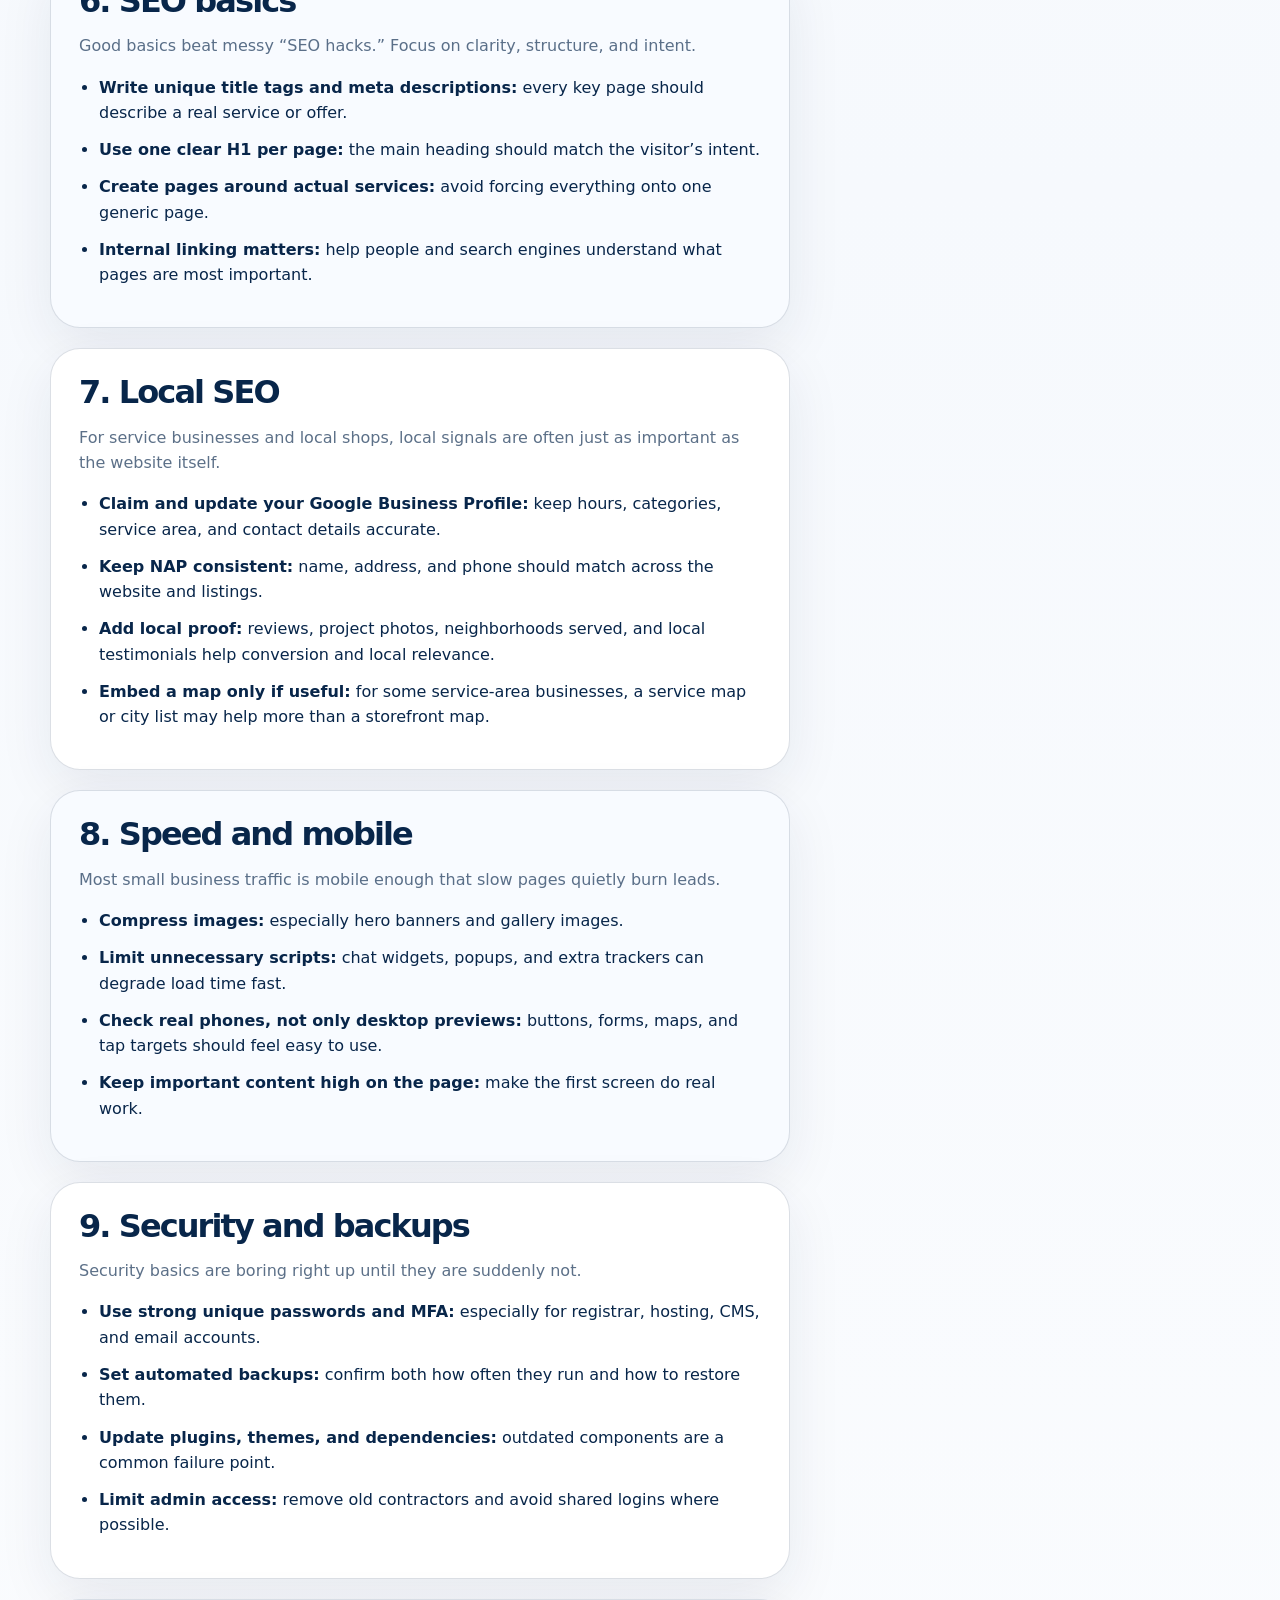
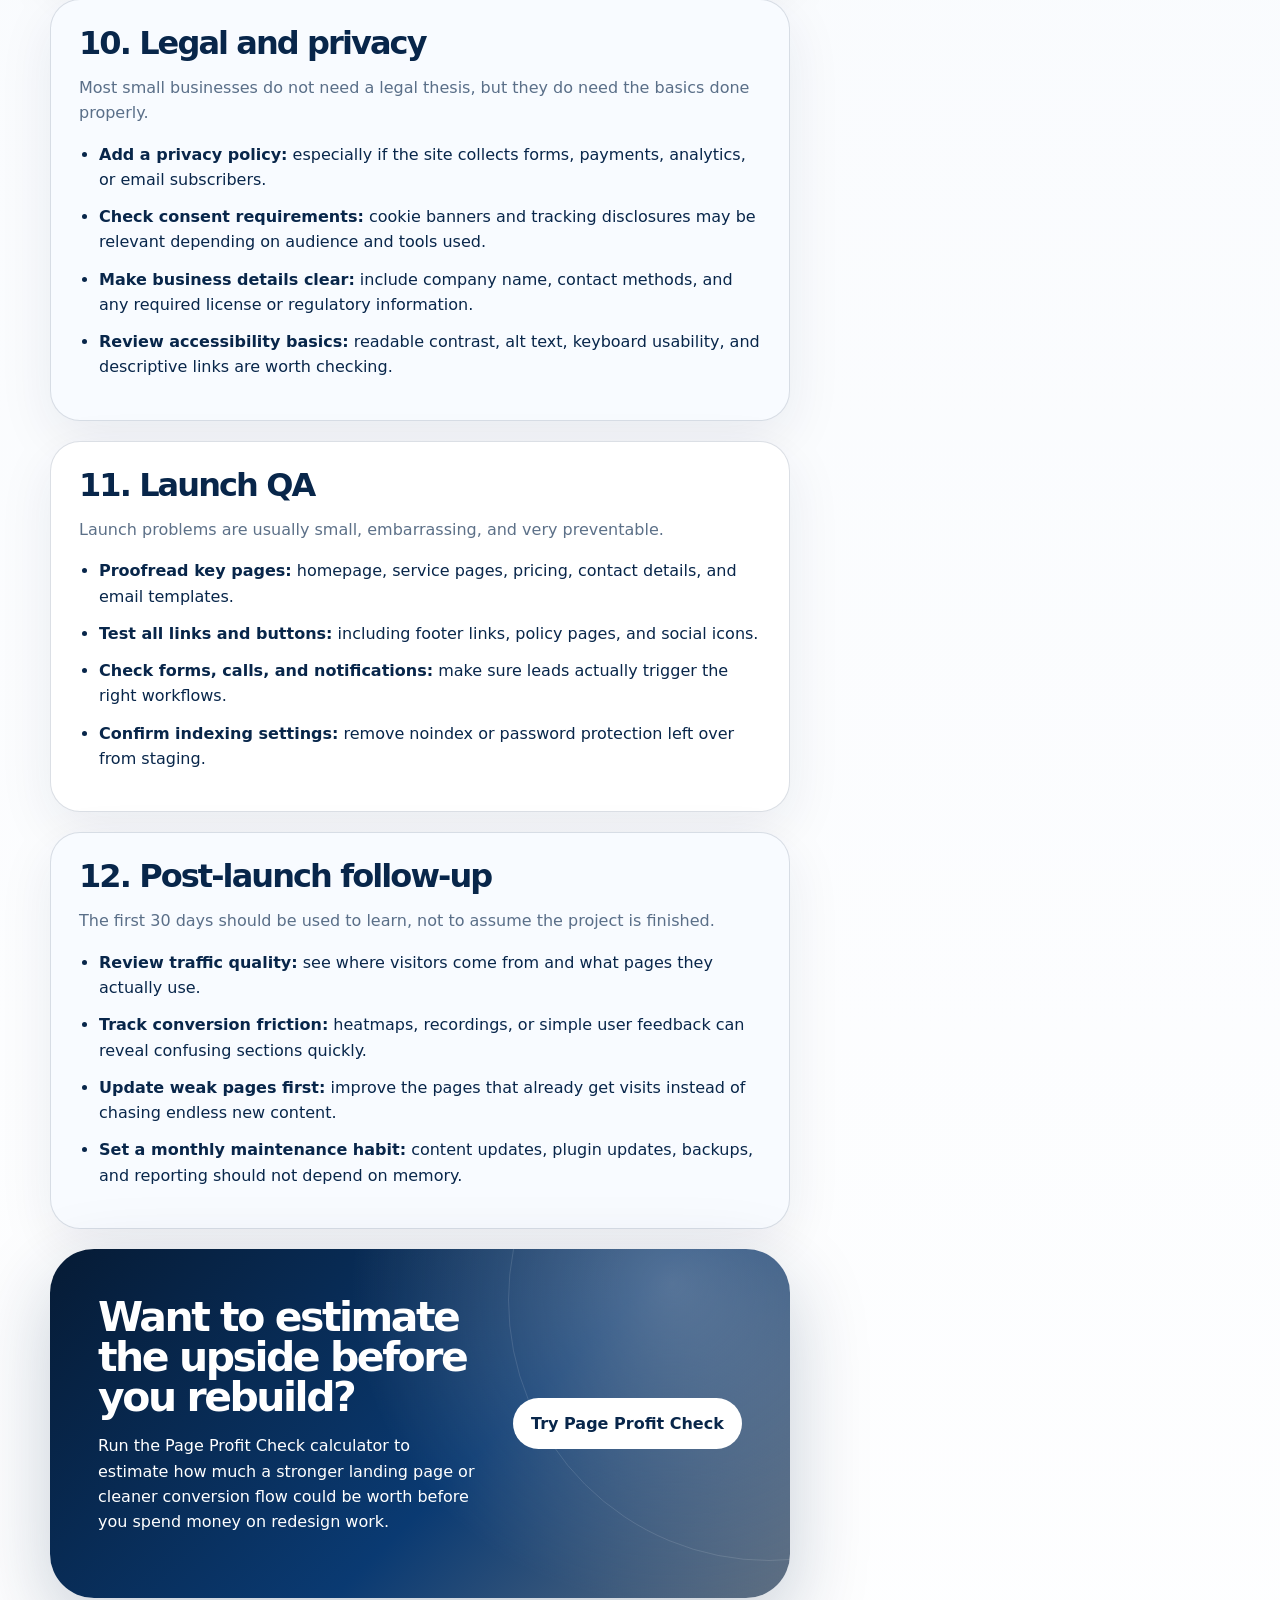
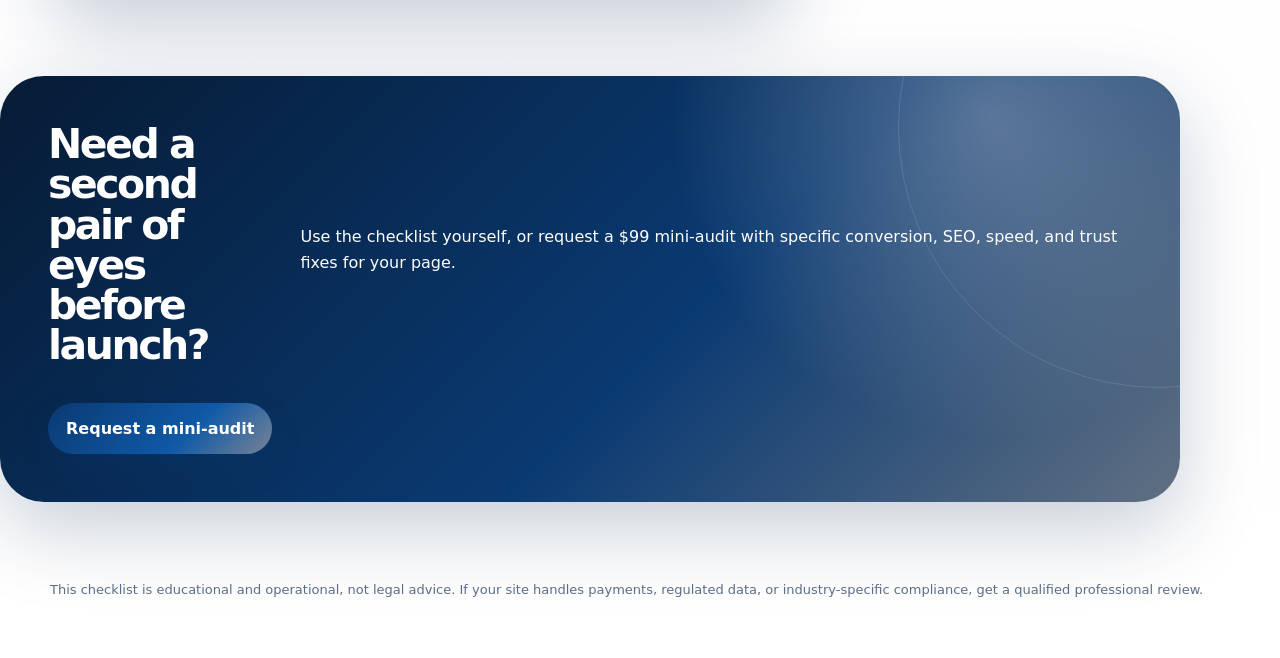
==== commit 2e700079: "Give hero headings descender room" ====
--- a/checklist.html
+++ b/checklist.html
@@ -26,7 +26,7 @@
   <link rel="canonical" href="https://smallsitestudio.com/checklist" />
 
 
-  <link rel="stylesheet" href="styles.css?v=20260501-contrast" />
+  <link rel="stylesheet" href="styles.css?v=20260501-descenders" />
 
 
 </head>
--- a/styles.css
+++ b/styles.css
@@ -120,8 +120,8 @@
       text-transform:uppercase;
     }
     .badge::before, .eyebrow::before { content:""; width:32px; height:2px; background:linear-gradient(90deg, var(--navy), var(--silver)); border-radius:999px; }
-    h1 { margin:0; max-width:11ch; font-size:clamp(4rem, 8.2vw, 7.8rem); line-height:.94; letter-spacing:-.025em; font-weight:800; color:var(--ink); text-wrap:balance; }
-    h1 .headline-line { display:inline-block; white-space:nowrap; }
+    h1 { margin:0; max-width:11ch; font-size:clamp(4rem, 8.2vw, 7.8rem); line-height:1.04; letter-spacing:-.025em; font-weight:800; color:var(--ink); text-wrap:balance; }
+    h1 .headline-line { display:inline-block; white-space:nowrap; padding-bottom:.06em; }
     h1 .gradient-word, .gradient-word { color:transparent; background:linear-gradient(130deg, var(--navy) 5%, #176bd3 44%, #9aa3b2 86%); -webkit-background-clip:text; background-clip:text; }
     .lede { max-width:640px; margin:26px 0 0; color:rgba(8,38,74,.72); font-size:clamp(1.14rem, 1.8vw, 1.36rem); line-height:1.62; }
     .hero-actions { display:flex; flex-wrap:wrap; gap:14px; margin-top:34px; align-items:center; }
@@ -390,7 +390,7 @@
       .wrap { width:min(100% - 28px,1180px); }
       .navlinks a, .nav-links a, .button { width:100%; }
       .brand::after, .nav-brand::after { font-size:1rem; }
-      h1 { max-width:100%; font-size:clamp(3rem,13.3vw,5.4rem); line-height:.98; }
+      h1 { max-width:100%; font-size:clamp(3rem,13.3vw,5.4rem); line-height:1.04; }
       .checklist-header h1 { font-size:clamp(2.15rem,10.5vw,5.4rem); }
       .hero-card { min-height:430px; }
       .audit-flow { grid-template-columns:1fr; }
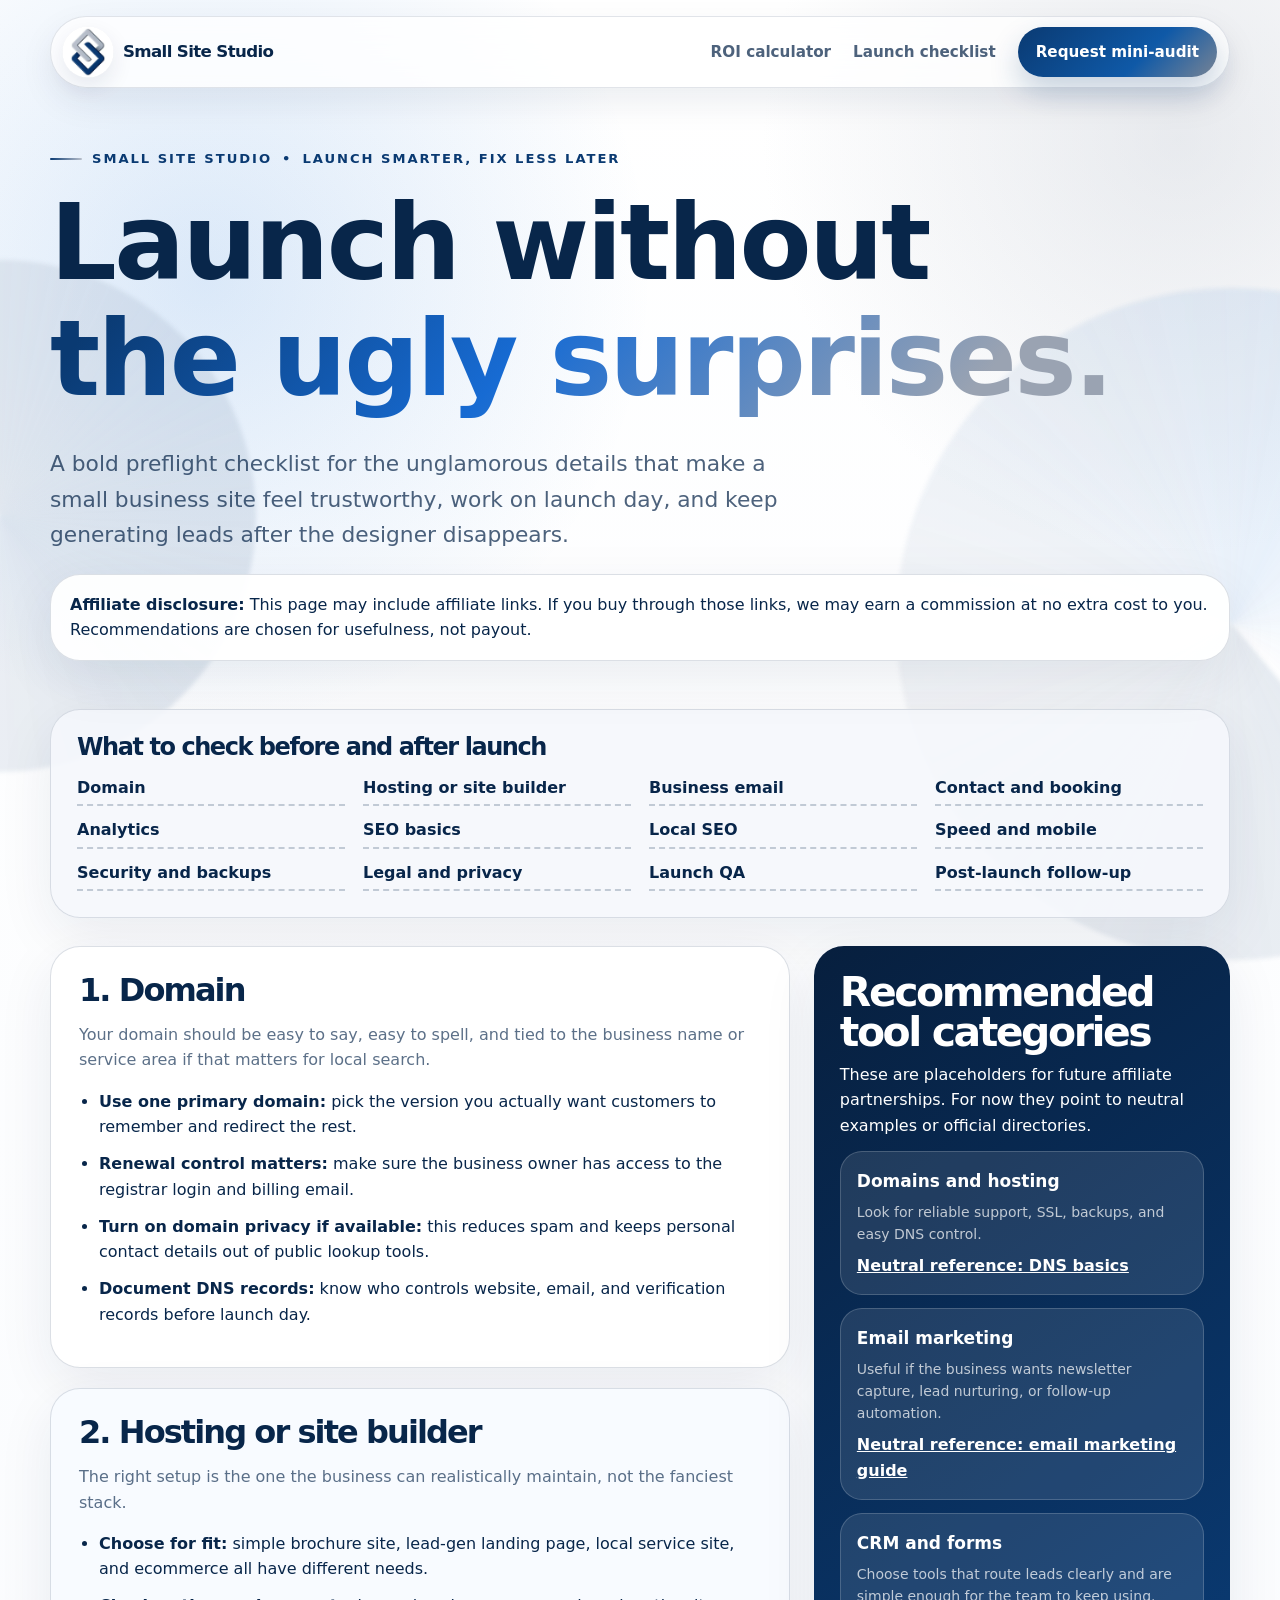
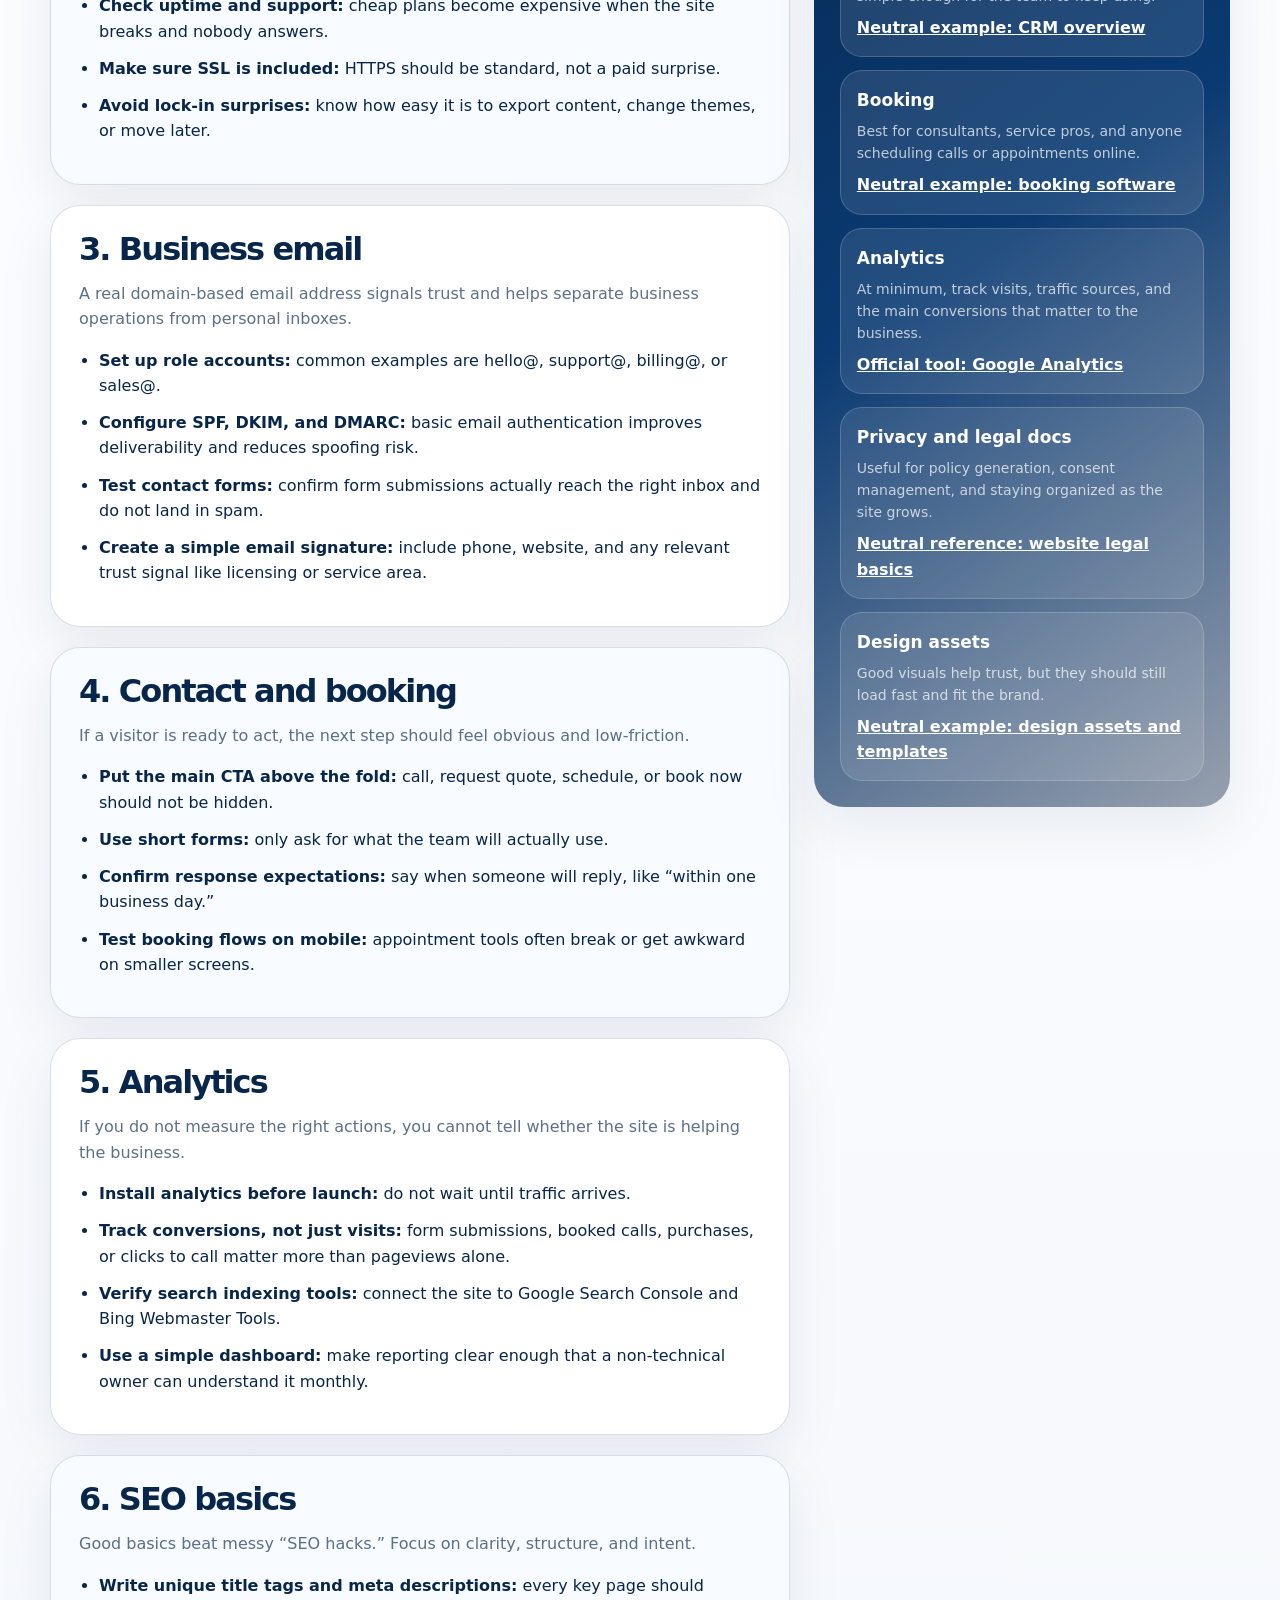
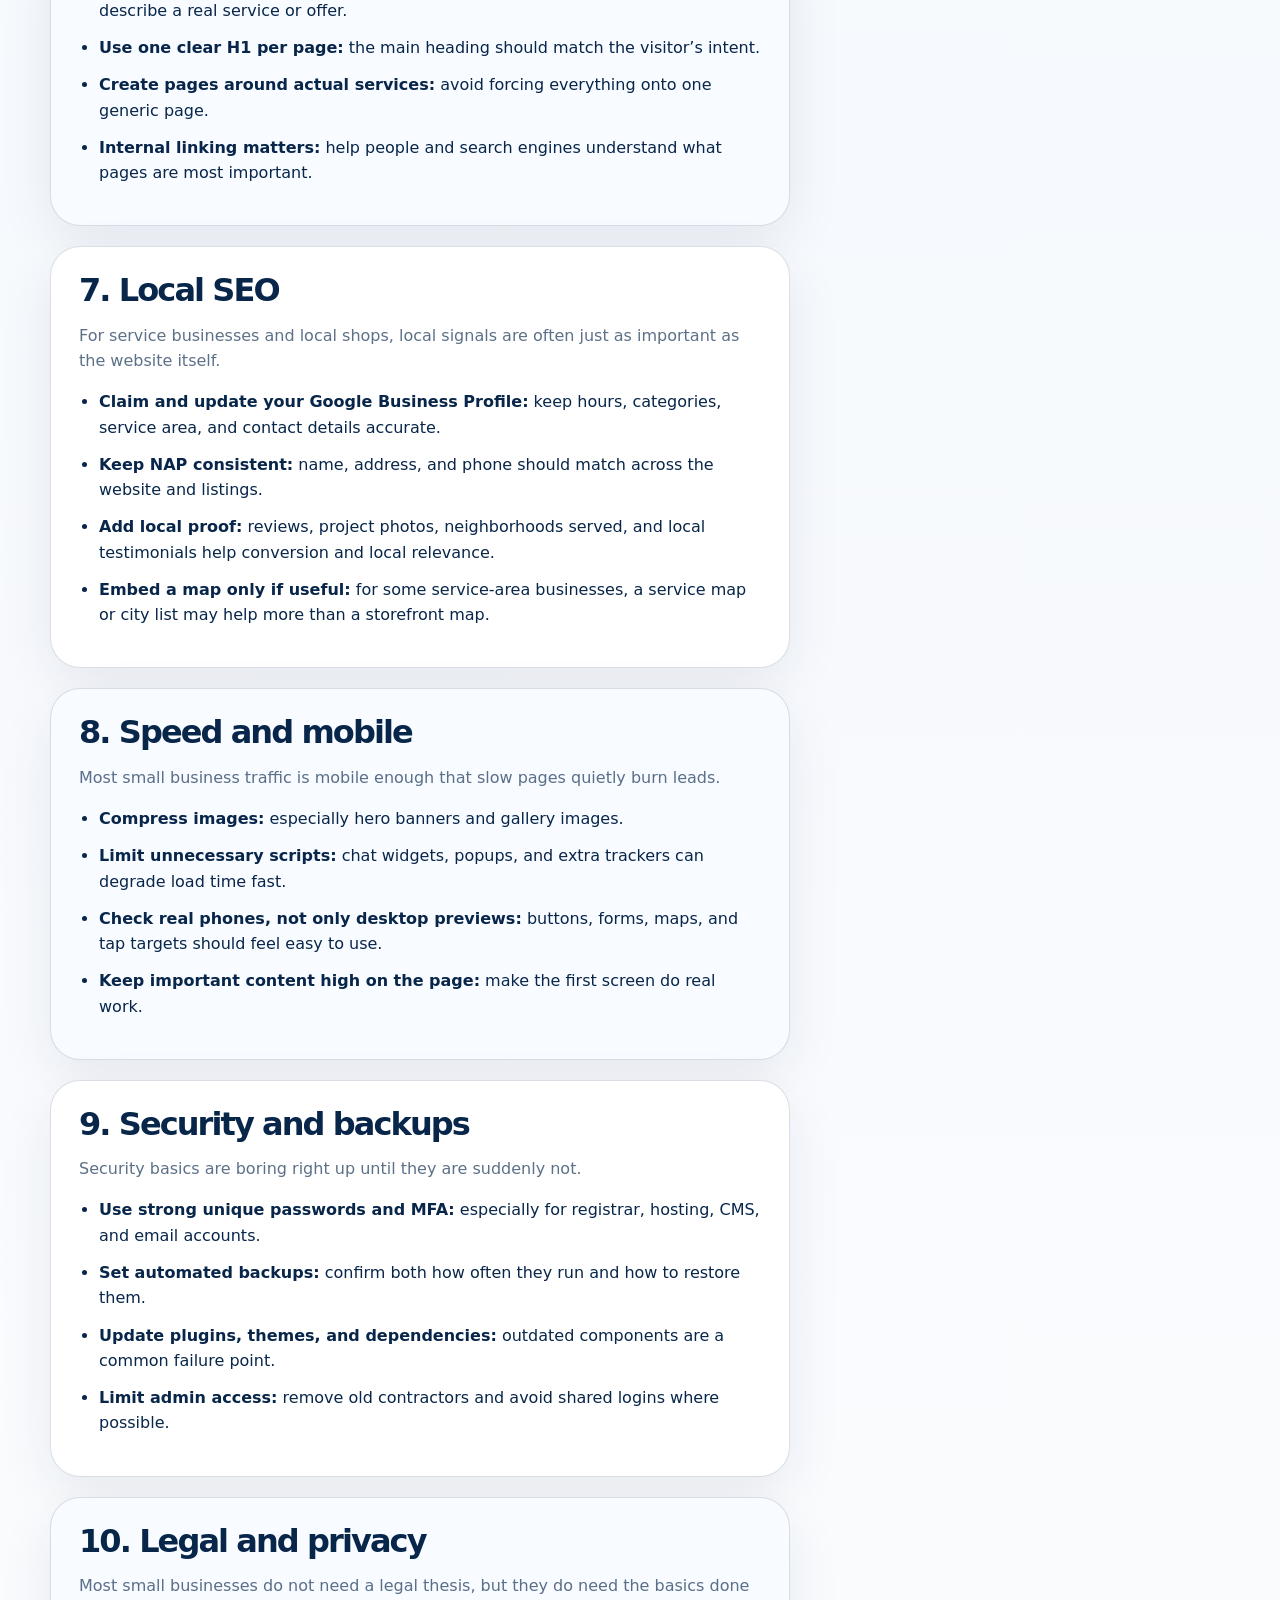
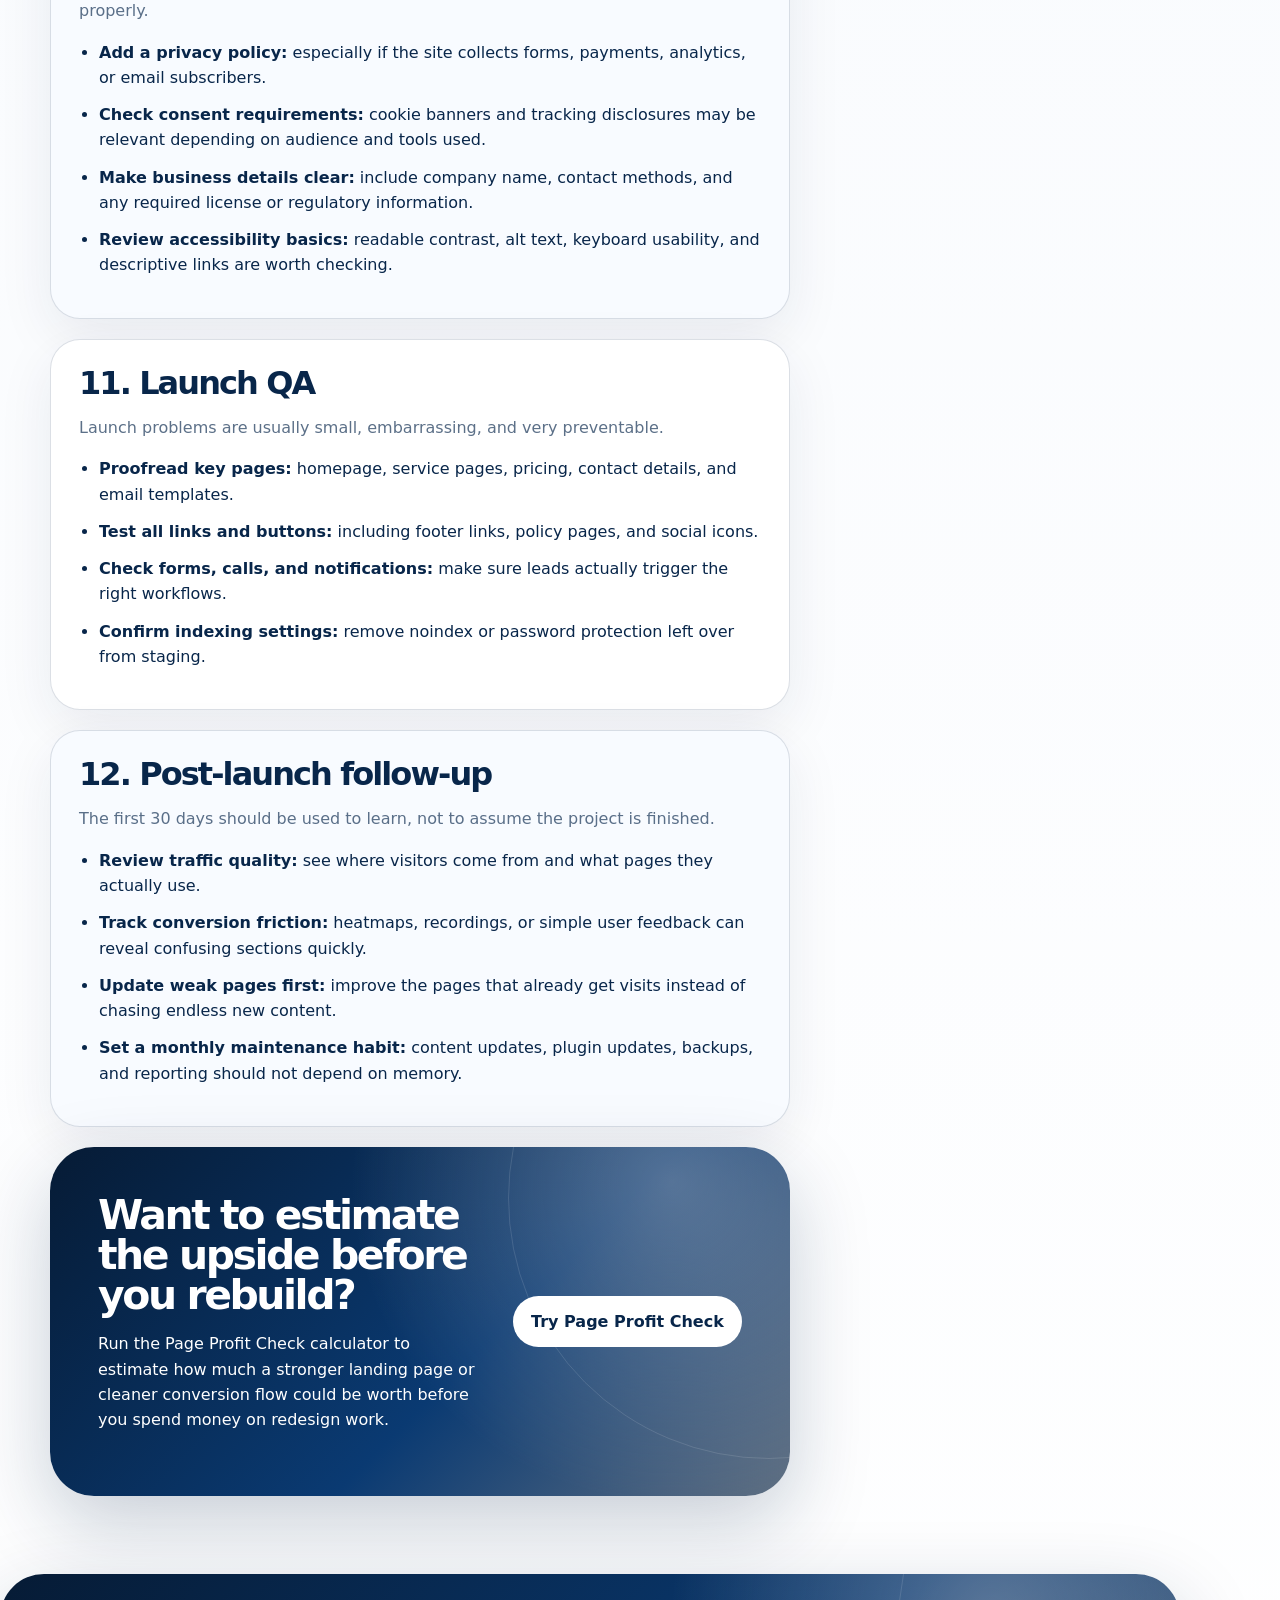
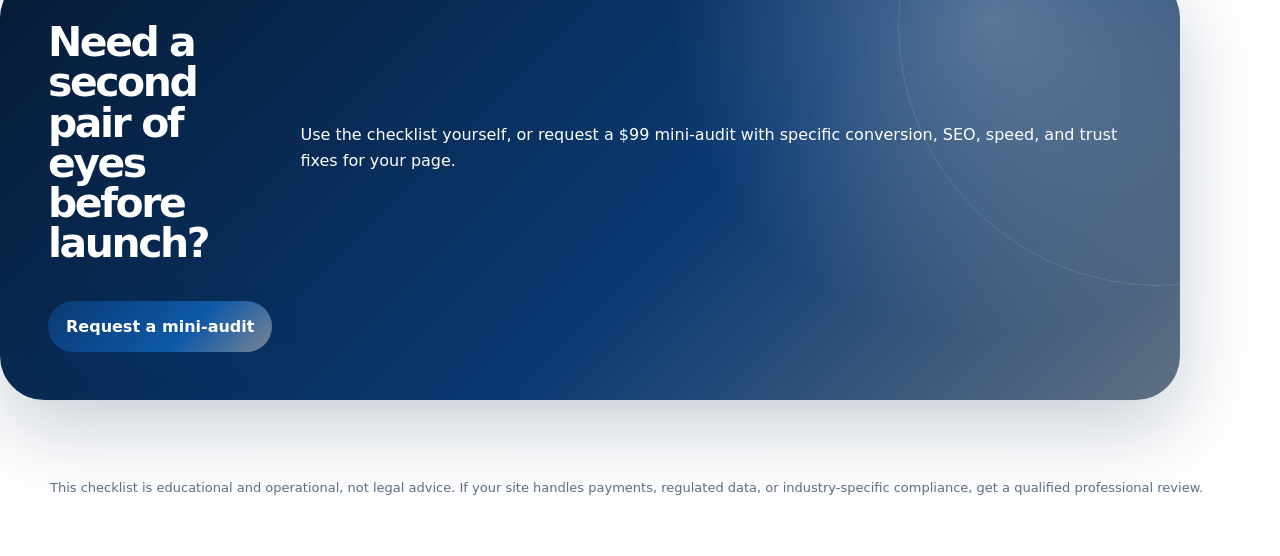
==== commit 6c9144b3: "Align checklist hero spacing" ====
--- a/checklist.html
+++ b/checklist.html
@@ -26,7 +26,7 @@
   <link rel="canonical" href="https://smallsitestudio.com/checklist" />
 
 
-  <link rel="stylesheet" href="styles.css?v=20260501-descenders" />
+  <link rel="stylesheet" href="styles.css?v=20260501-checklist-spacing" />
 
 
 </head>
--- a/styles.css
+++ b/styles.css
@@ -368,14 +368,15 @@
     .tool-card a { color:#fff; font-weight:850; }
     .disclosure { margin-top:22px; padding:17px 19px; background:rgba(255,255,255,.94); color:var(--ink); }
     .disclosure strong { color:var(--ink) !important; }
-    .checklist-header { display:block; padding:84px 0 48px !important; min-height:auto !important; }
-    .checklist-header .topnav, .checklist-header nav { margin-bottom:72px; }
+    .checklist-header { display:block; padding:0 0 48px !important; min-height:auto !important; }
+    .checklist-header .topnav, .checklist-header nav { margin-bottom:54px; }
     .checklist-header h1 { max-width:920px; }
     .checklist-header .lede { max-width:760px; }
     @media (max-width:920px) {
       .topnav, nav { position:relative; top:auto; display:block; border-radius:28px; }
       .navlinks, .nav-links { justify-content:flex-start; margin-top:16px; gap:10px; }
       header.wrap, .checklist-header { padding-top:36px !important; }
+      .checklist-header .topnav, .checklist-header nav { margin-bottom:28px; }
       .hero-grid, .grid, .row, .resource-grid, .offer-detail, .faq-grid, .content-grid, .cta, .final-cta { grid-template-columns:1fr; }
       .hero-grid { padding-top:20px; }
       .hero-card { min-height:500px; }
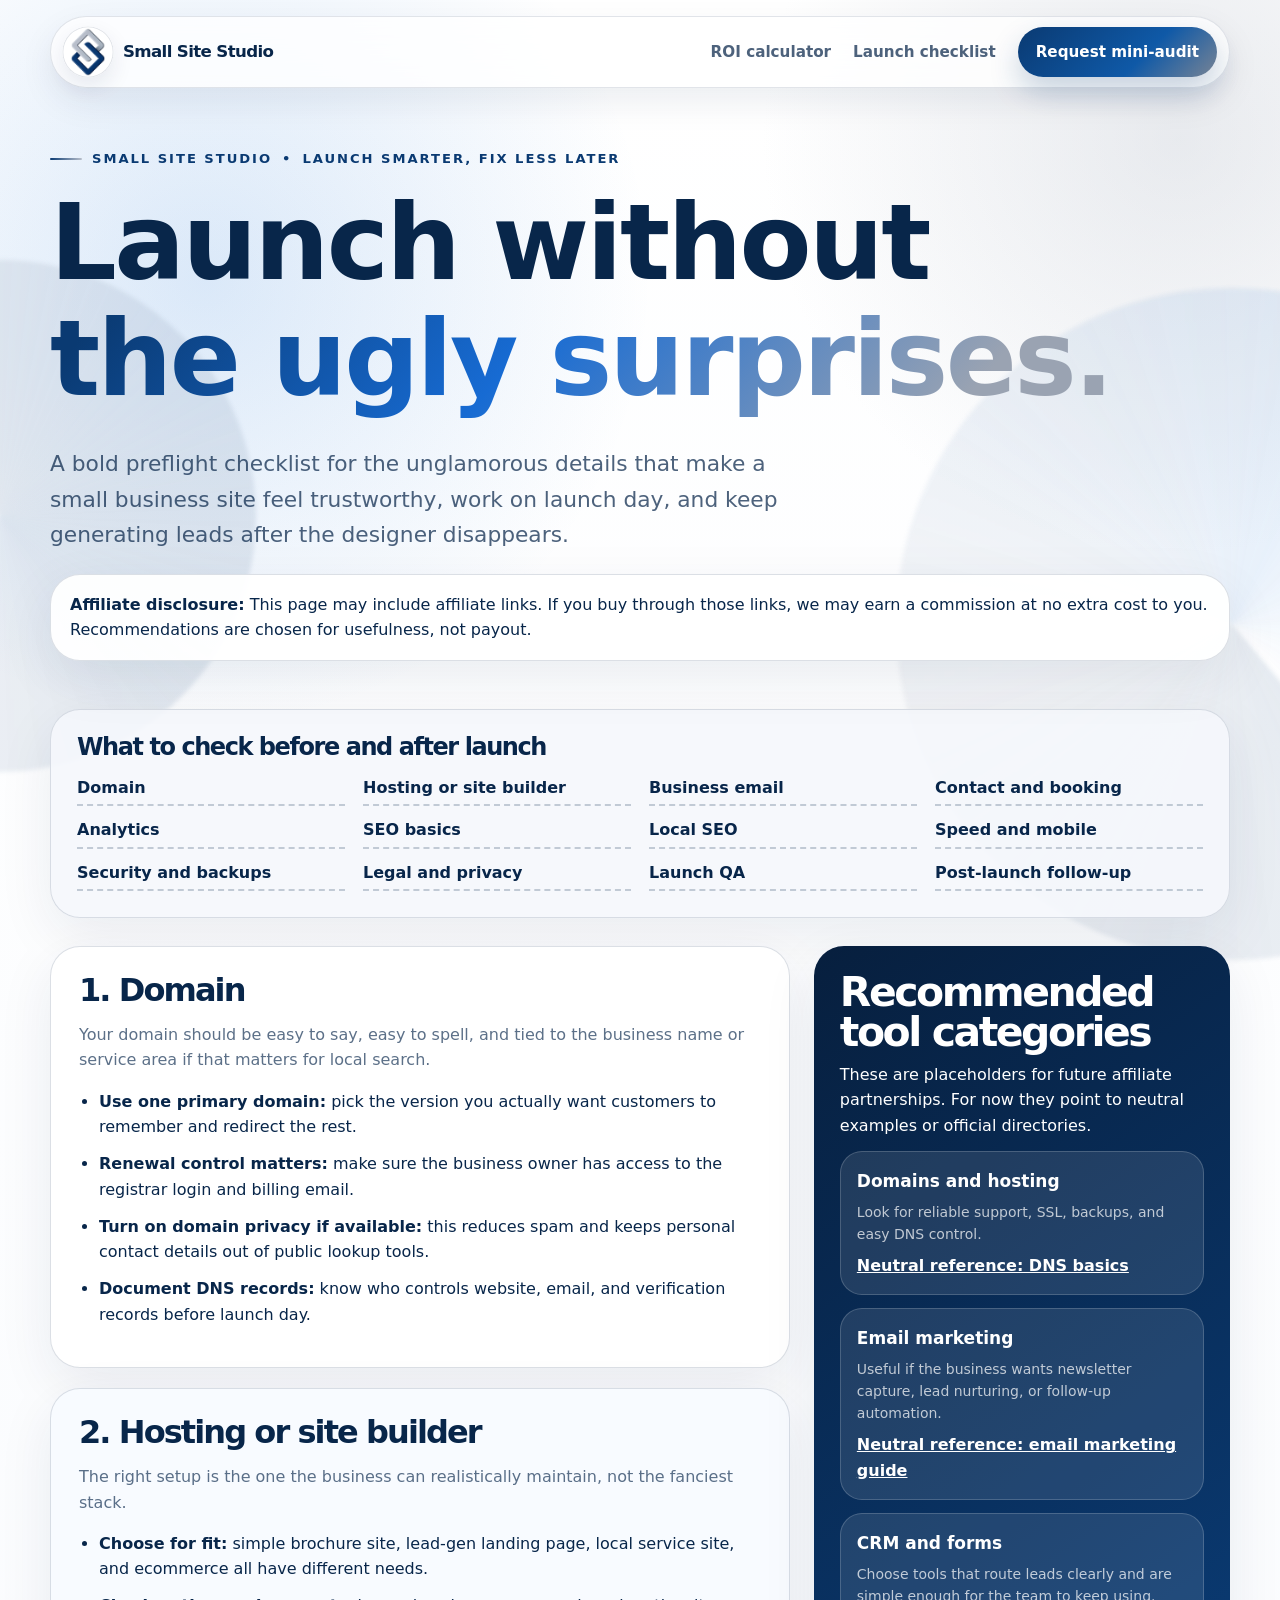
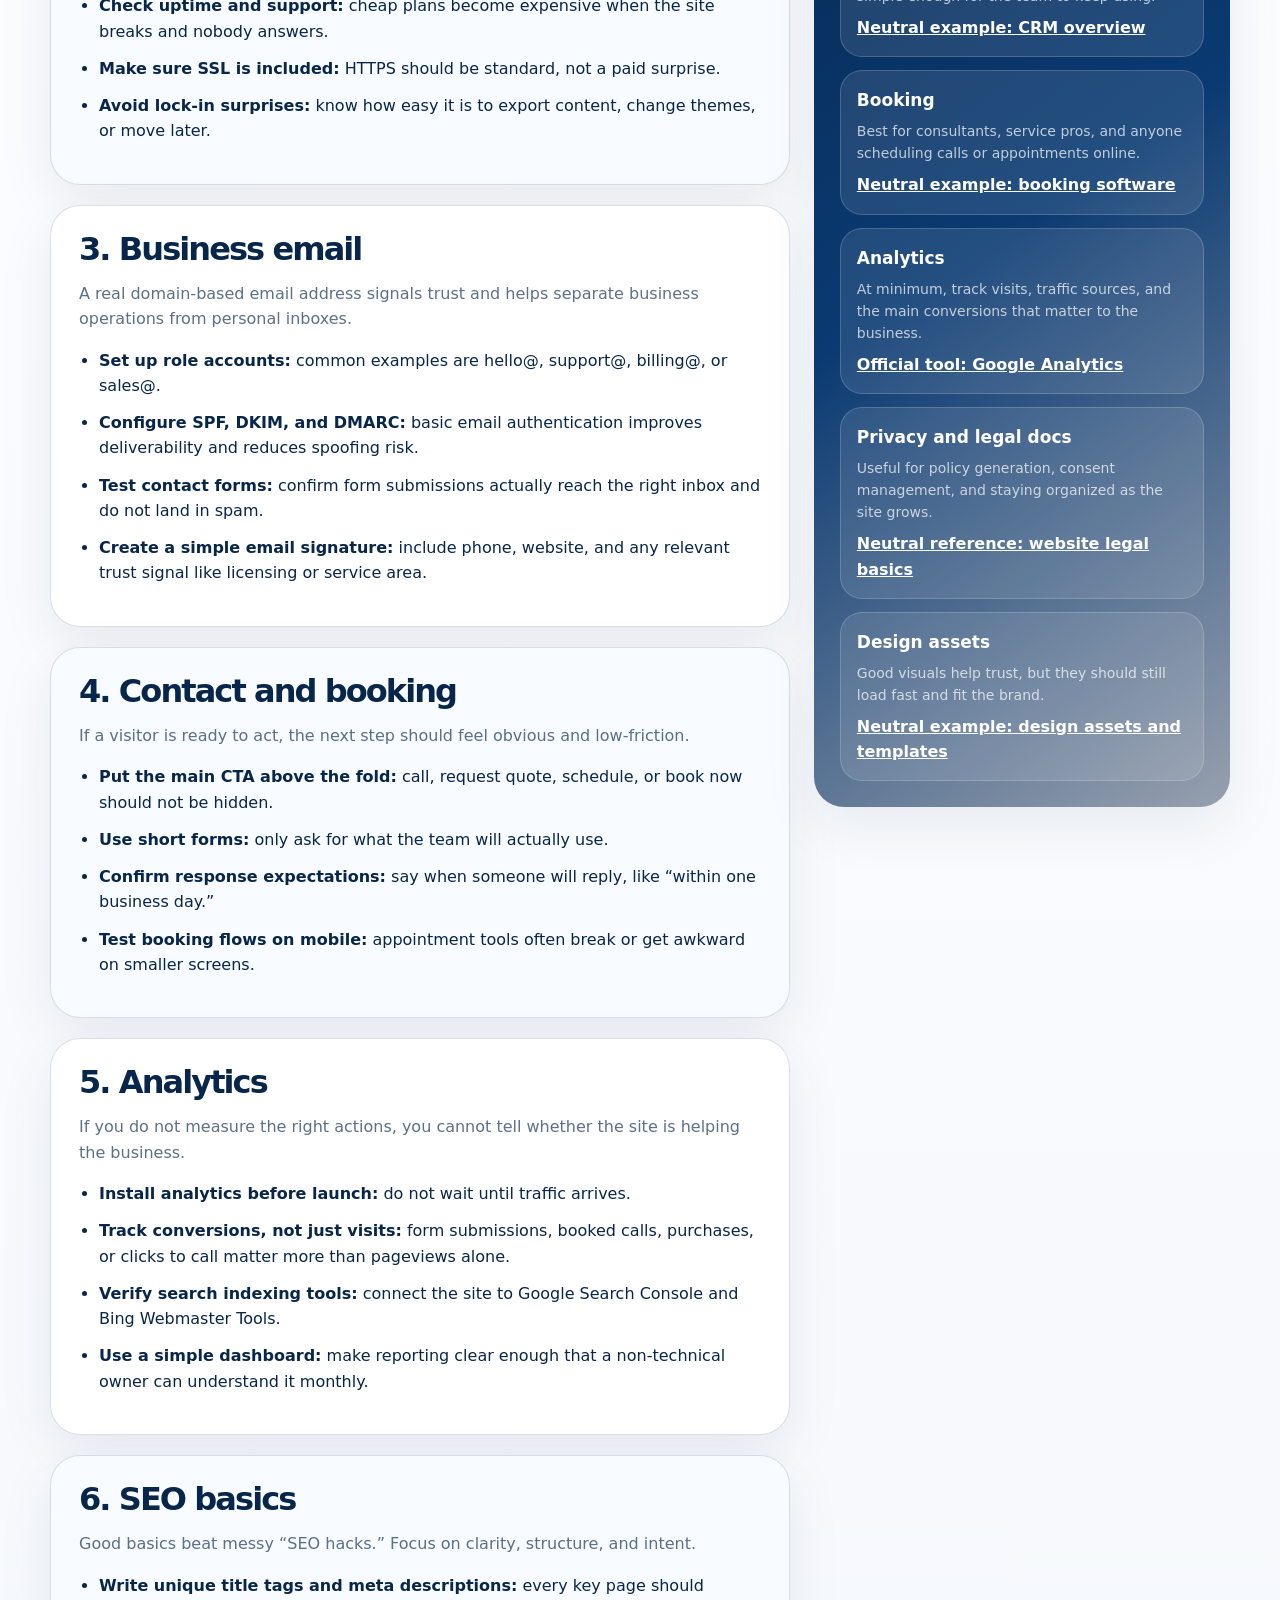
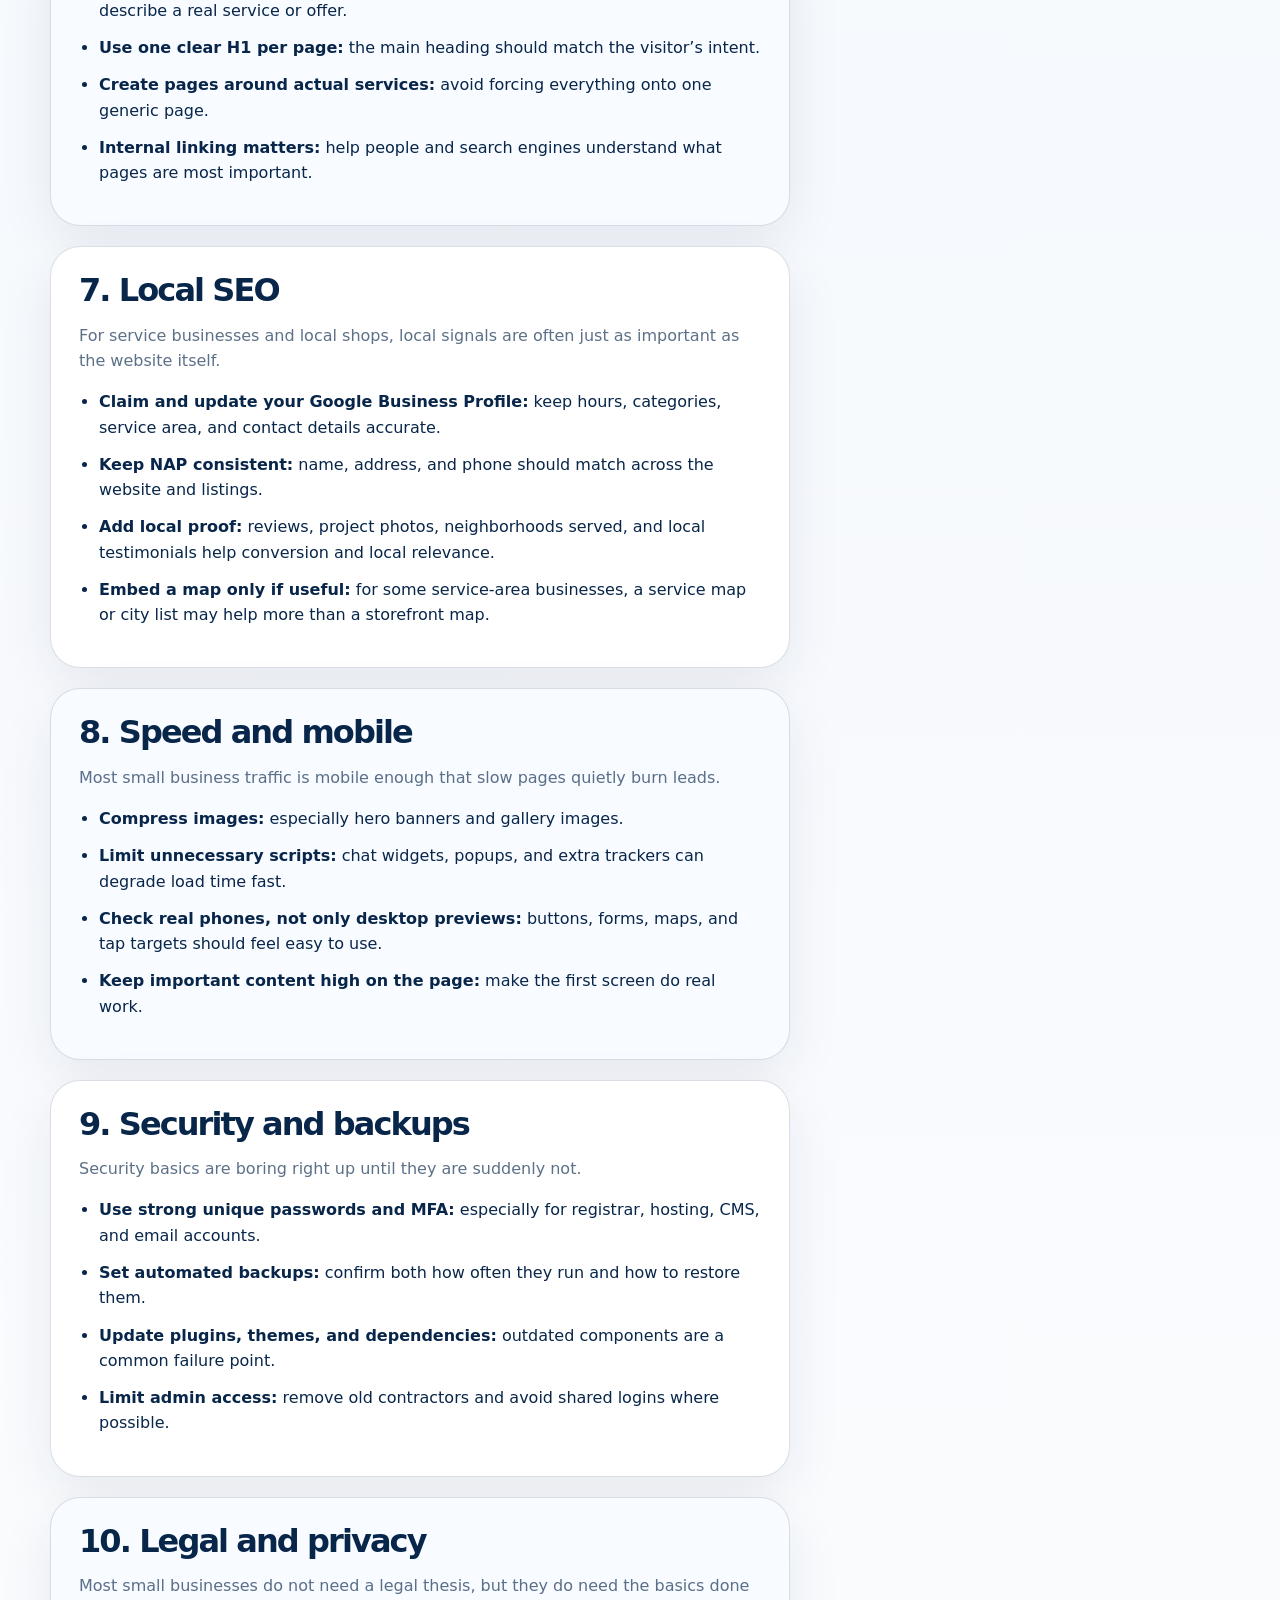
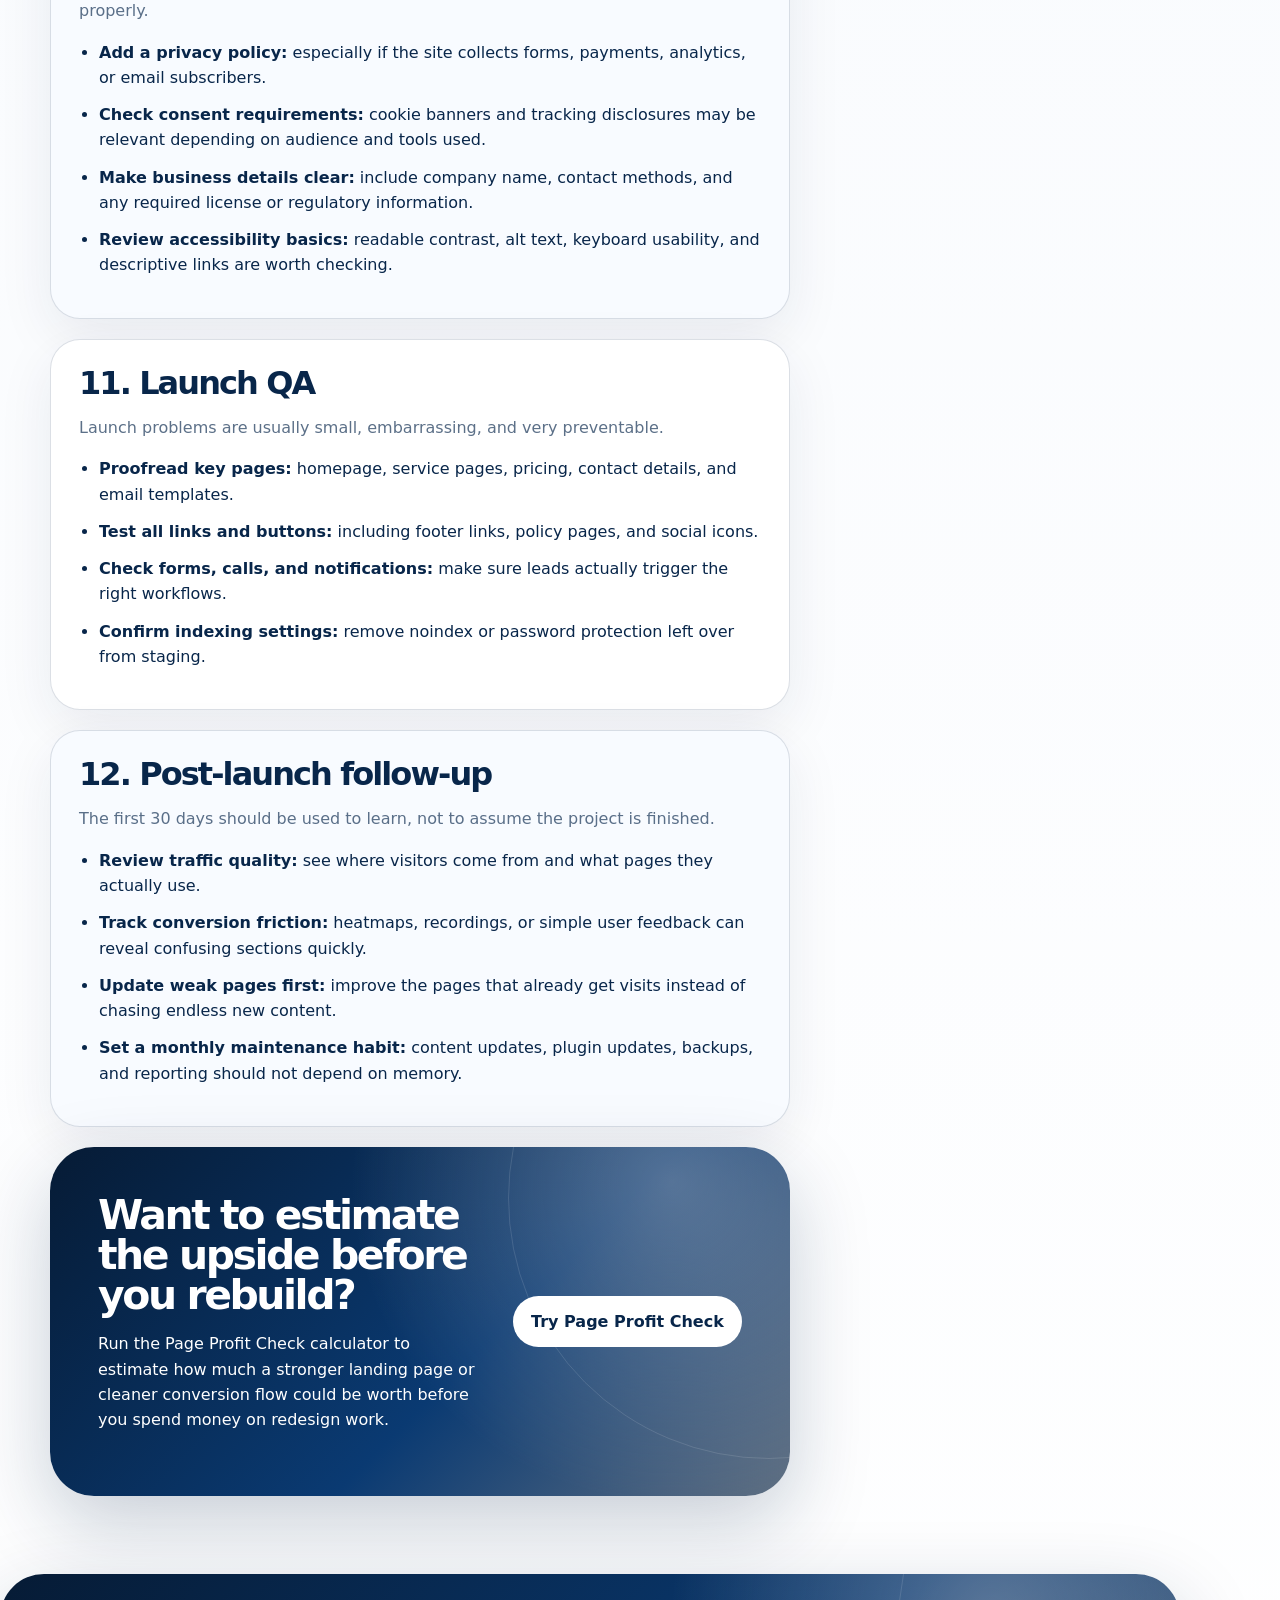
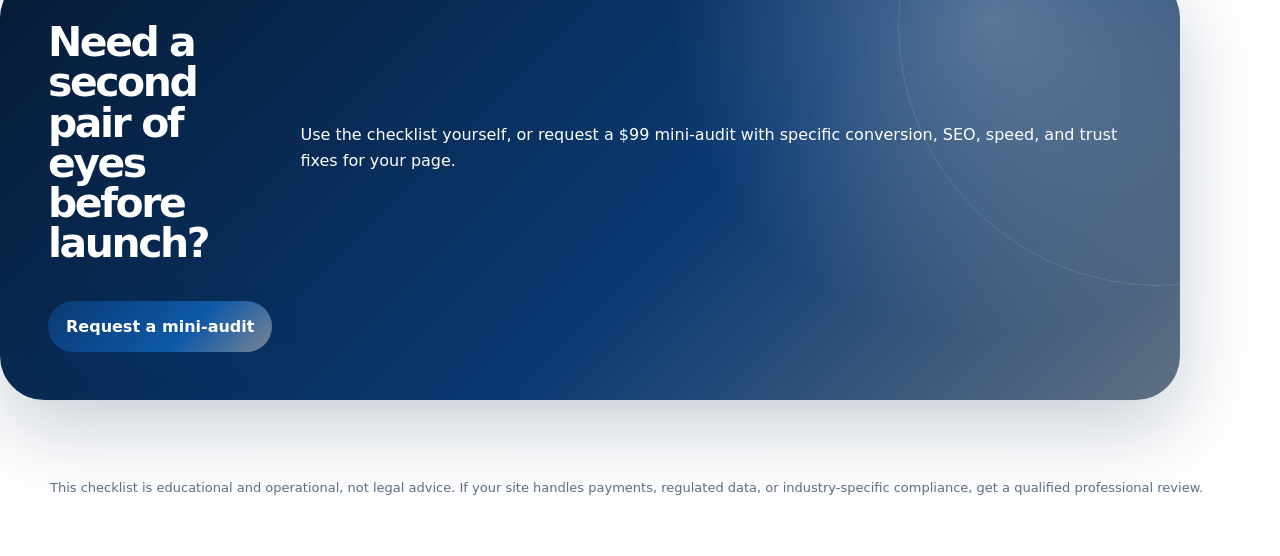
==== commit ae8c35e9: "Bust logo asset cache" ====
--- a/checklist.html
+++ b/checklist.html
@@ -20,9 +20,9 @@
   <meta name="twitter:title" content="Small Business Website Launch Checklist | Page Profit Check" />
   <meta name="twitter:description" content="A practical preflight checklist for launching a trustworthy small business website." />
   <meta name="twitter:image" content="https://smallsitestudio.com/assets/social-preview.png" />
-  <link rel="icon" href="favicon.ico" sizes="any" />
-  <link rel="icon" type="image/png" href="assets/favicon.png" />
-  <link rel="apple-touch-icon" href="assets/favicon.png" />
+  <link rel="icon" href="favicon.ico?v=20260501-transparent" sizes="any" />
+  <link rel="icon" type="image/png" href="assets/favicon.png?v=20260501-transparent" />
+  <link rel="apple-touch-icon" href="assets/favicon.png?v=20260501-transparent" />
   <link rel="canonical" href="https://smallsitestudio.com/checklist" />
 
 
@@ -34,9 +34,9 @@
   <header class="wrap checklist-header">
     <nav class="topnav" aria-label="site navigation">
       <a class="brand" href="./" aria-label="Small Site Studio home"><picture>
-          <source type="image/webp" srcset="assets/small-site-studio-logo-240.webp 240w, assets/small-site-studio-logo-420.webp 420w, assets/small-site-studio-logo-640.webp 640w, assets/small-site-studio-logo-900.webp 900w" sizes="(max-width: 720px) 210px, 235px">
-          <source type="image/png" srcset="assets/small-site-studio-logo-240.png 240w, assets/small-site-studio-logo-420.png 420w, assets/small-site-studio-logo-640.png 640w, assets/small-site-studio-logo-900.png 900w" sizes="(max-width: 720px) 210px, 235px">
-          <img class="logo-img" src="assets/small-site-studio-logo-420.png" width="900" height="900" alt="Small Site Studio logo" decoding="async">
+          <source type="image/webp" srcset="assets/small-site-studio-logo-240.webp?v=20260501-transparent 240w, assets/small-site-studio-logo-420.webp?v=20260501-transparent 420w, assets/small-site-studio-logo-640.webp?v=20260501-transparent 640w, assets/small-site-studio-logo-900.webp?v=20260501-transparent 900w" sizes="(max-width: 720px) 210px, 235px">
+          <source type="image/png" srcset="assets/small-site-studio-logo-240.png?v=20260501-transparent 240w, assets/small-site-studio-logo-420.png?v=20260501-transparent 420w, assets/small-site-studio-logo-640.png?v=20260501-transparent 640w, assets/small-site-studio-logo-900.png?v=20260501-transparent 900w" sizes="(max-width: 720px) 210px, 235px">
+          <img class="logo-img" src="assets/small-site-studio-logo-420.png?v=20260501-transparent" width="900" height="900" alt="Small Site Studio logo" decoding="async">
         </picture></a>
       <div class="navlinks">
         <a href="./#calculator">ROI calculator</a>
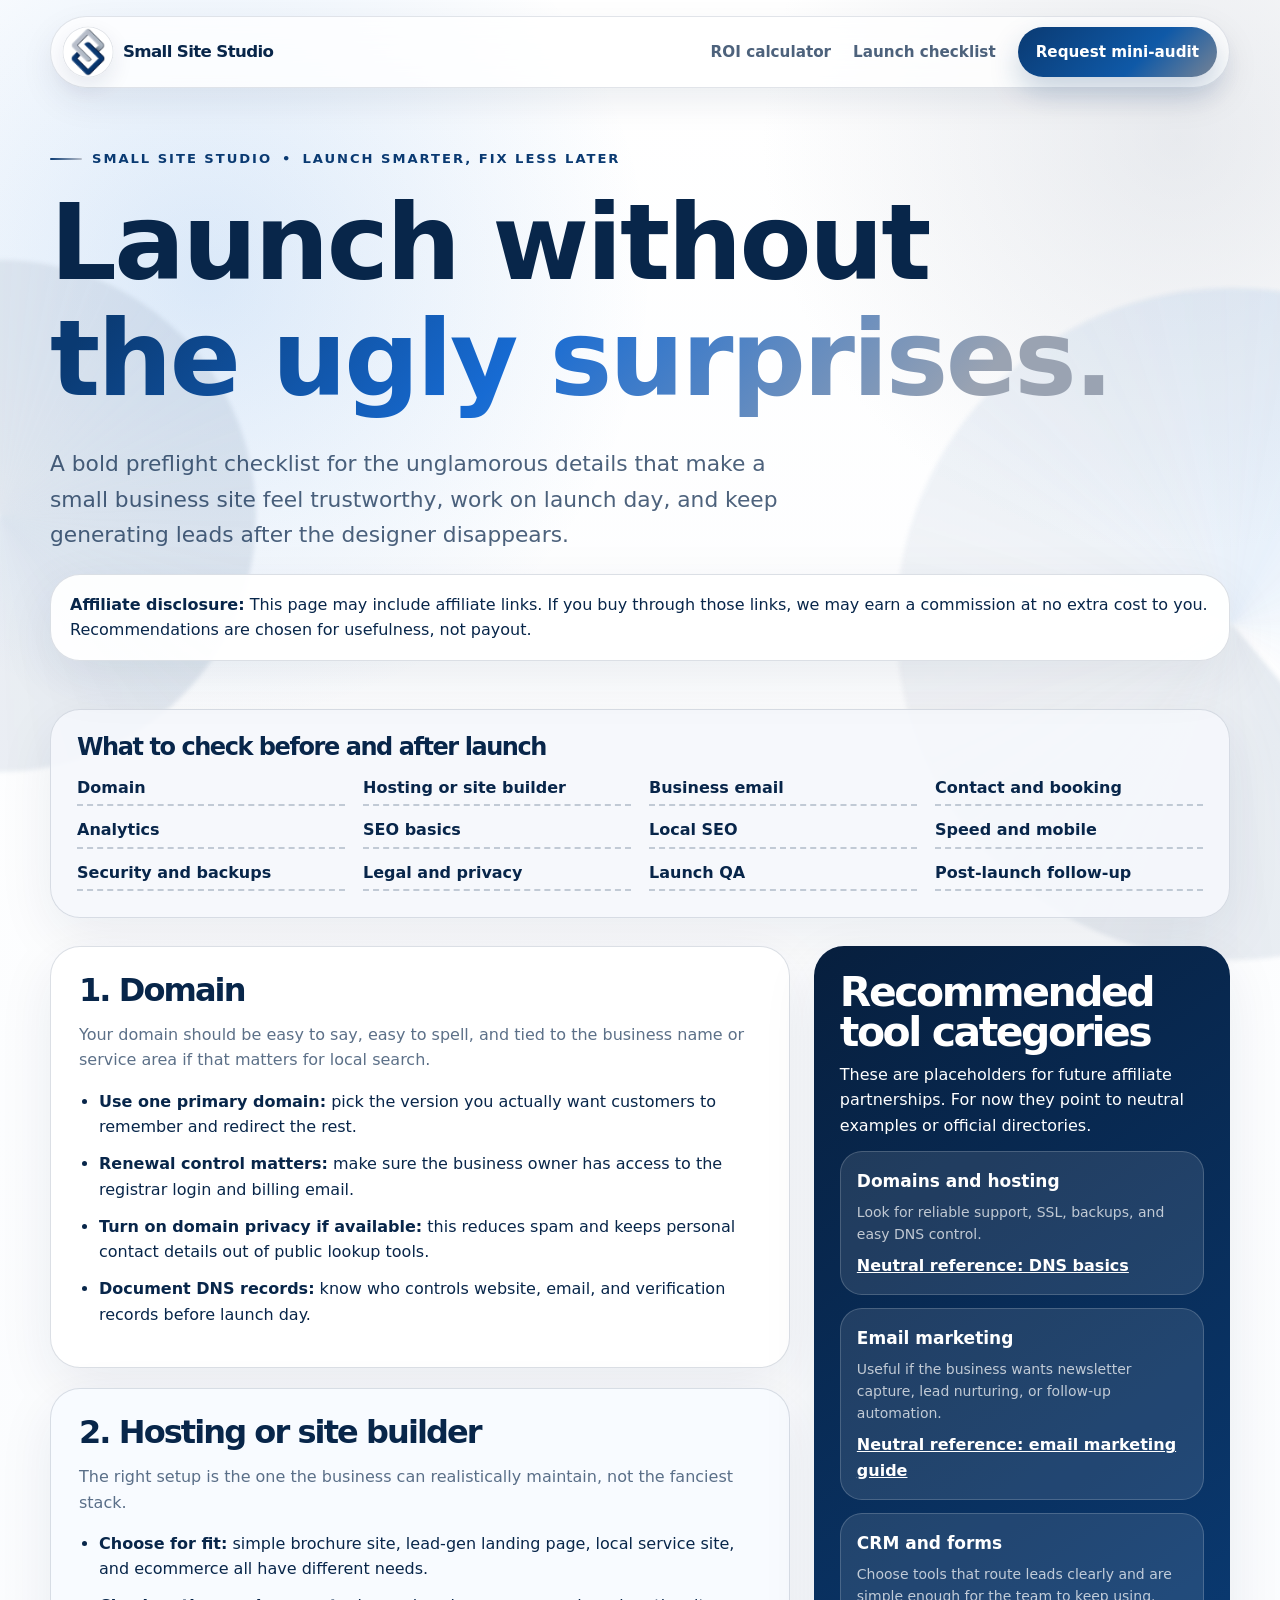
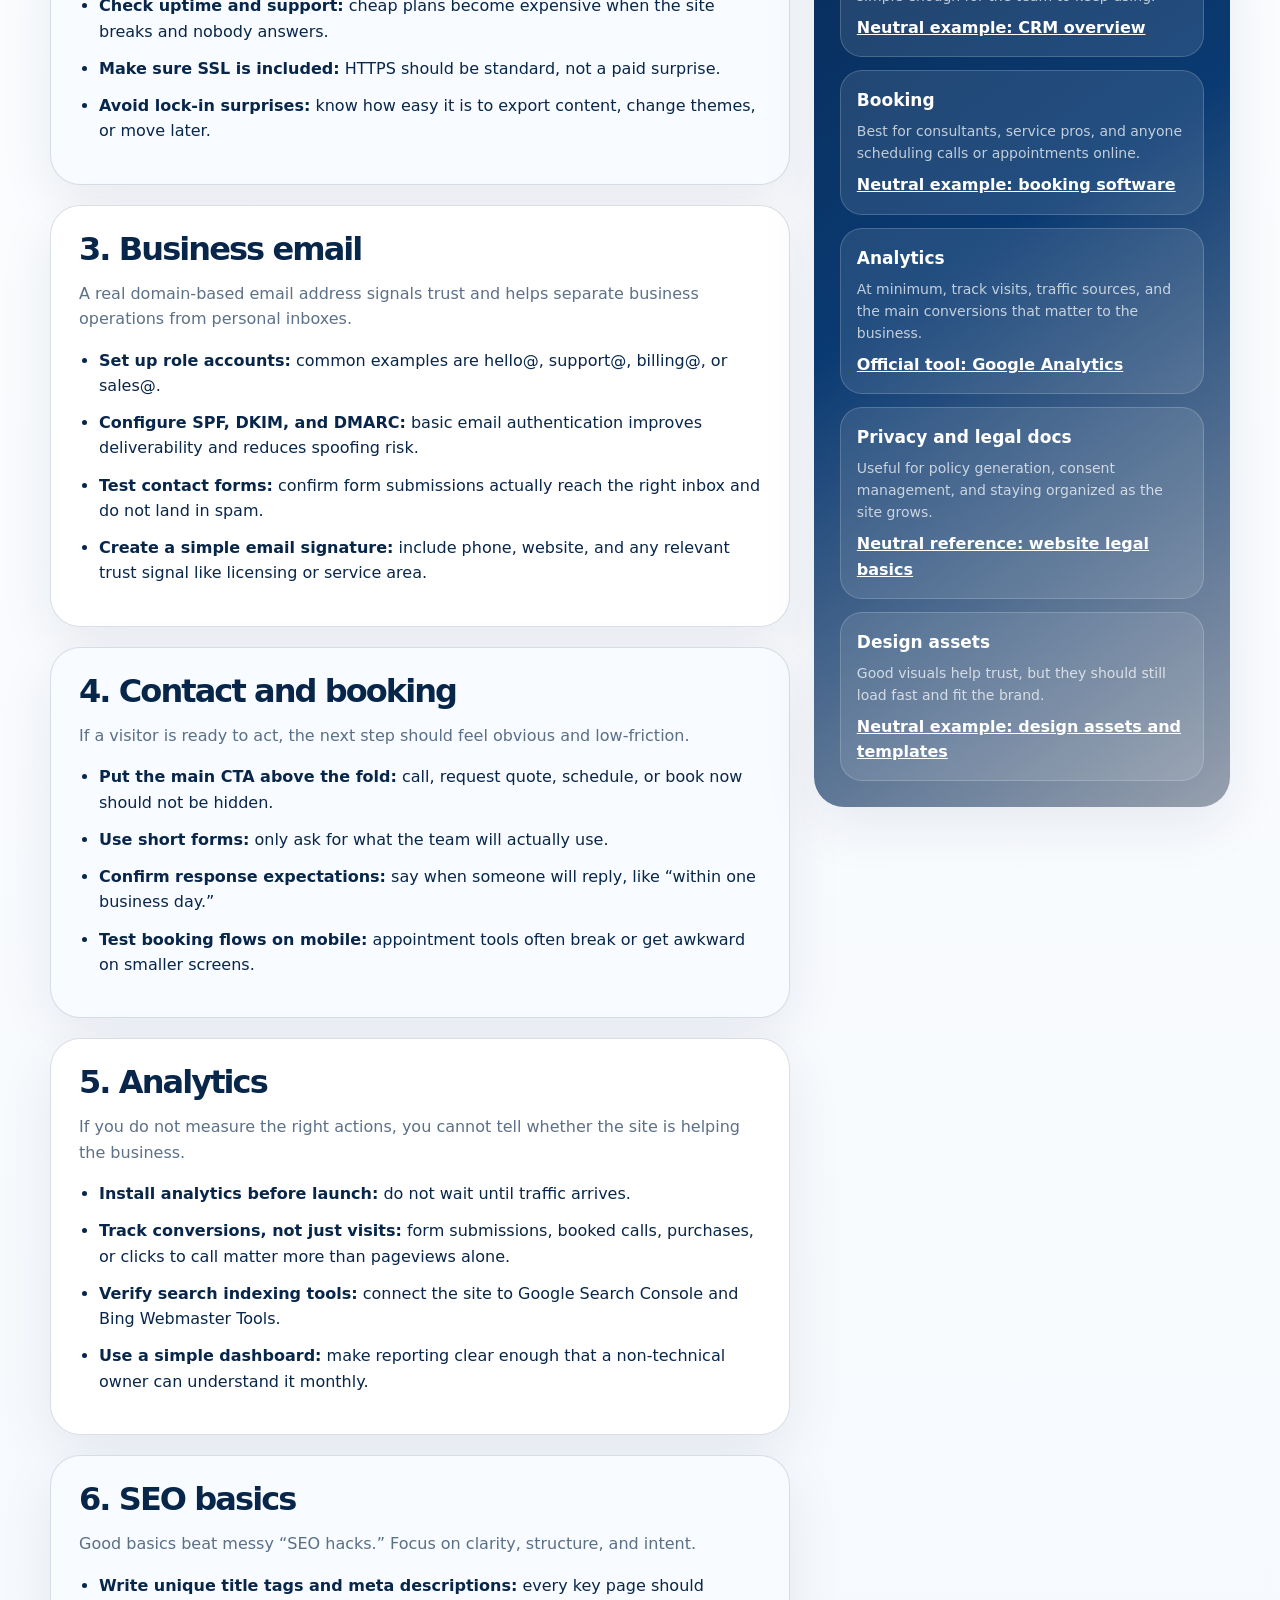
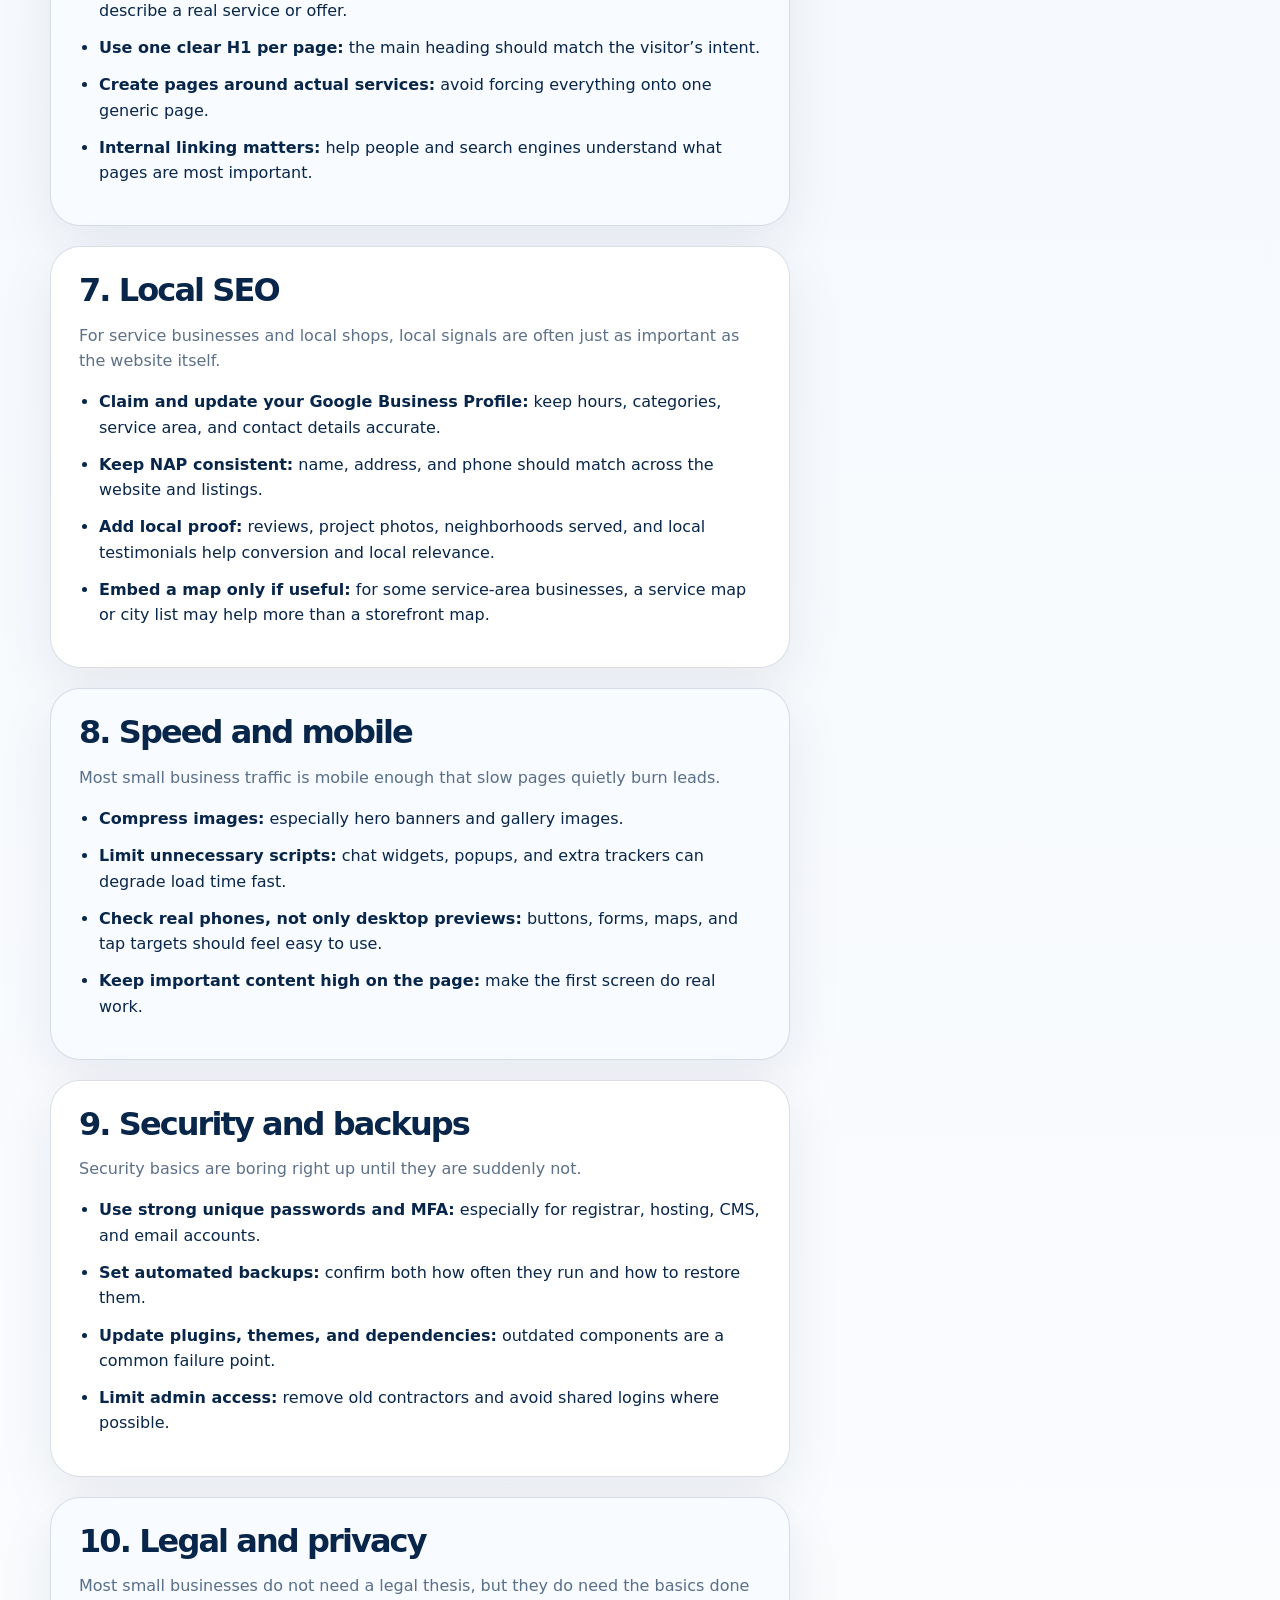
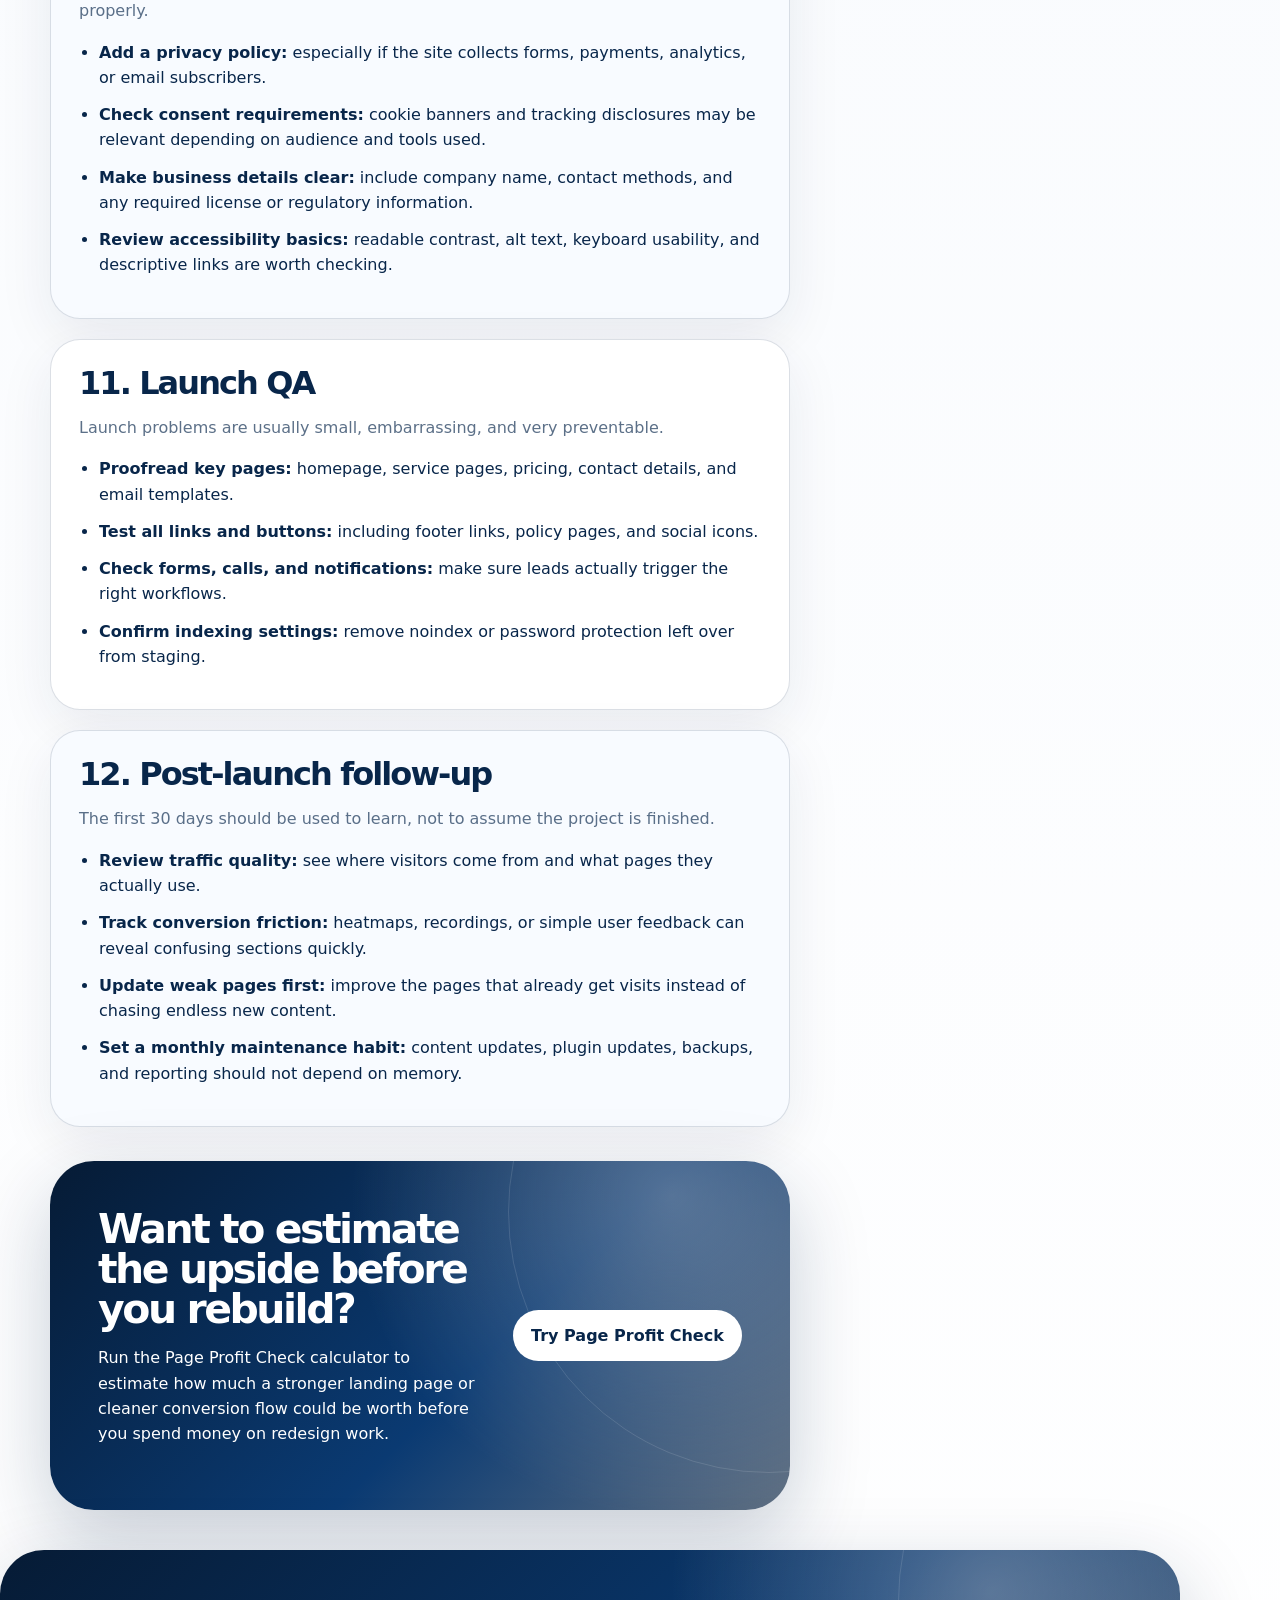
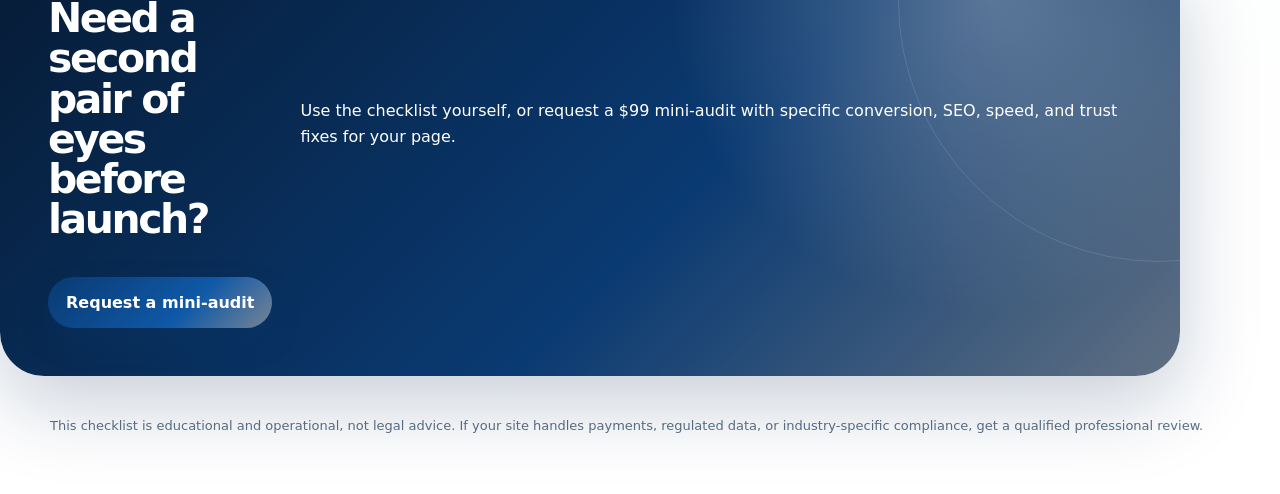
==== commit 8abb280f: "Refine CTA section spacing" ====
--- a/checklist.html
+++ b/checklist.html
@@ -26,7 +26,7 @@
   <link rel="canonical" href="https://smallsitestudio.com/checklist" />
 
 
-  <link rel="stylesheet" href="styles.css?v=20260501-checklist-spacing" />
+  <link rel="stylesheet" href="styles.css?v=20260501-cta-spacing" />
 
 
 </head>
--- a/styles.css
+++ b/styles.css
@@ -310,7 +310,7 @@
     .check h3 { margin:0 0 4px; font-size:17px; color:var(--ink); }
     .check p { margin:0; color:var(--muted); font-size:14px; }
     .cta, .final-cta {
-      margin:0 0 78px;
+      margin:34px 0 40px;
       padding:clamp(30px,5vw,48px);
       display:grid;
       grid-template-columns:1fr auto;
@@ -329,6 +329,7 @@
     .cta h2, .cta p, .final-cta h2, .final-cta p { color:#fff; }
     .cta .button, .final-cta .button { background:#fff; color:var(--ink); border-color:#fff; white-space:nowrap; box-shadow:none; }
     .offer-detail { margin:0 0 78px; display:grid; grid-template-columns:1fr 1fr; gap:18px; align-items:start; }
+    .cta + .offer-detail { margin-top:0; }
     .offer-panel { padding:30px; }
     .deliverables { list-style:none; padding:0; margin:18px 0 0; display:grid; gap:11px; }
     .deliverables li { padding:13px 15px; border:1px solid rgba(184,191,203,.45); border-radius:20px; background:#fff; font-weight:800; }
@@ -354,6 +355,7 @@
     .toc-links a { color:var(--ink); text-decoration:none; border-bottom:2px dashed rgba(8,38,74,.22); padding-bottom:4px; font-weight:900; }
     .content-grid { display:grid; grid-template-columns:minmax(0,1.6fr) minmax(290px,.9fr); gap:24px; align-items:start; }
     .sections { display:grid; gap:20px; }
+    .sections .cta { margin:14px 0 6px; }
     .section { padding:28px; background:#fff; }
     .section:nth-child(even) { background:#f8fbff; }
     .section h2 { font-size:32px; }
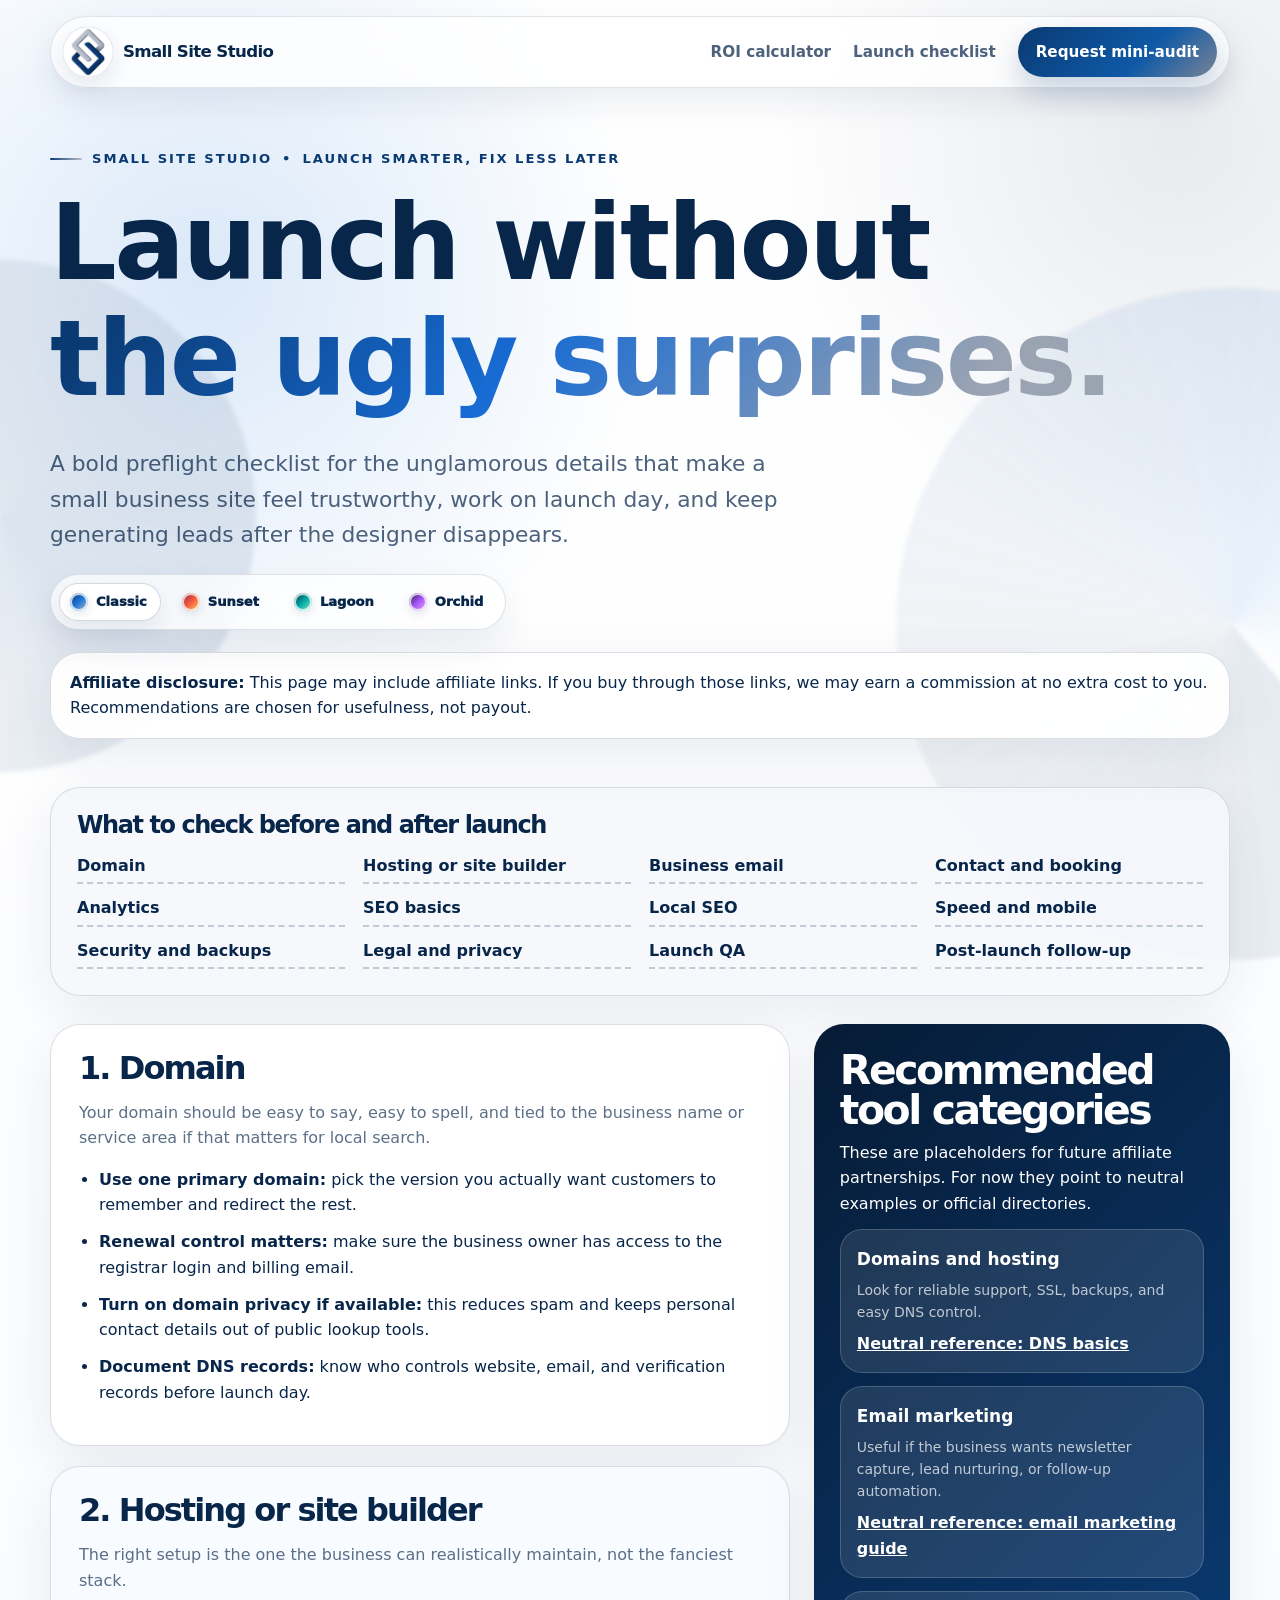
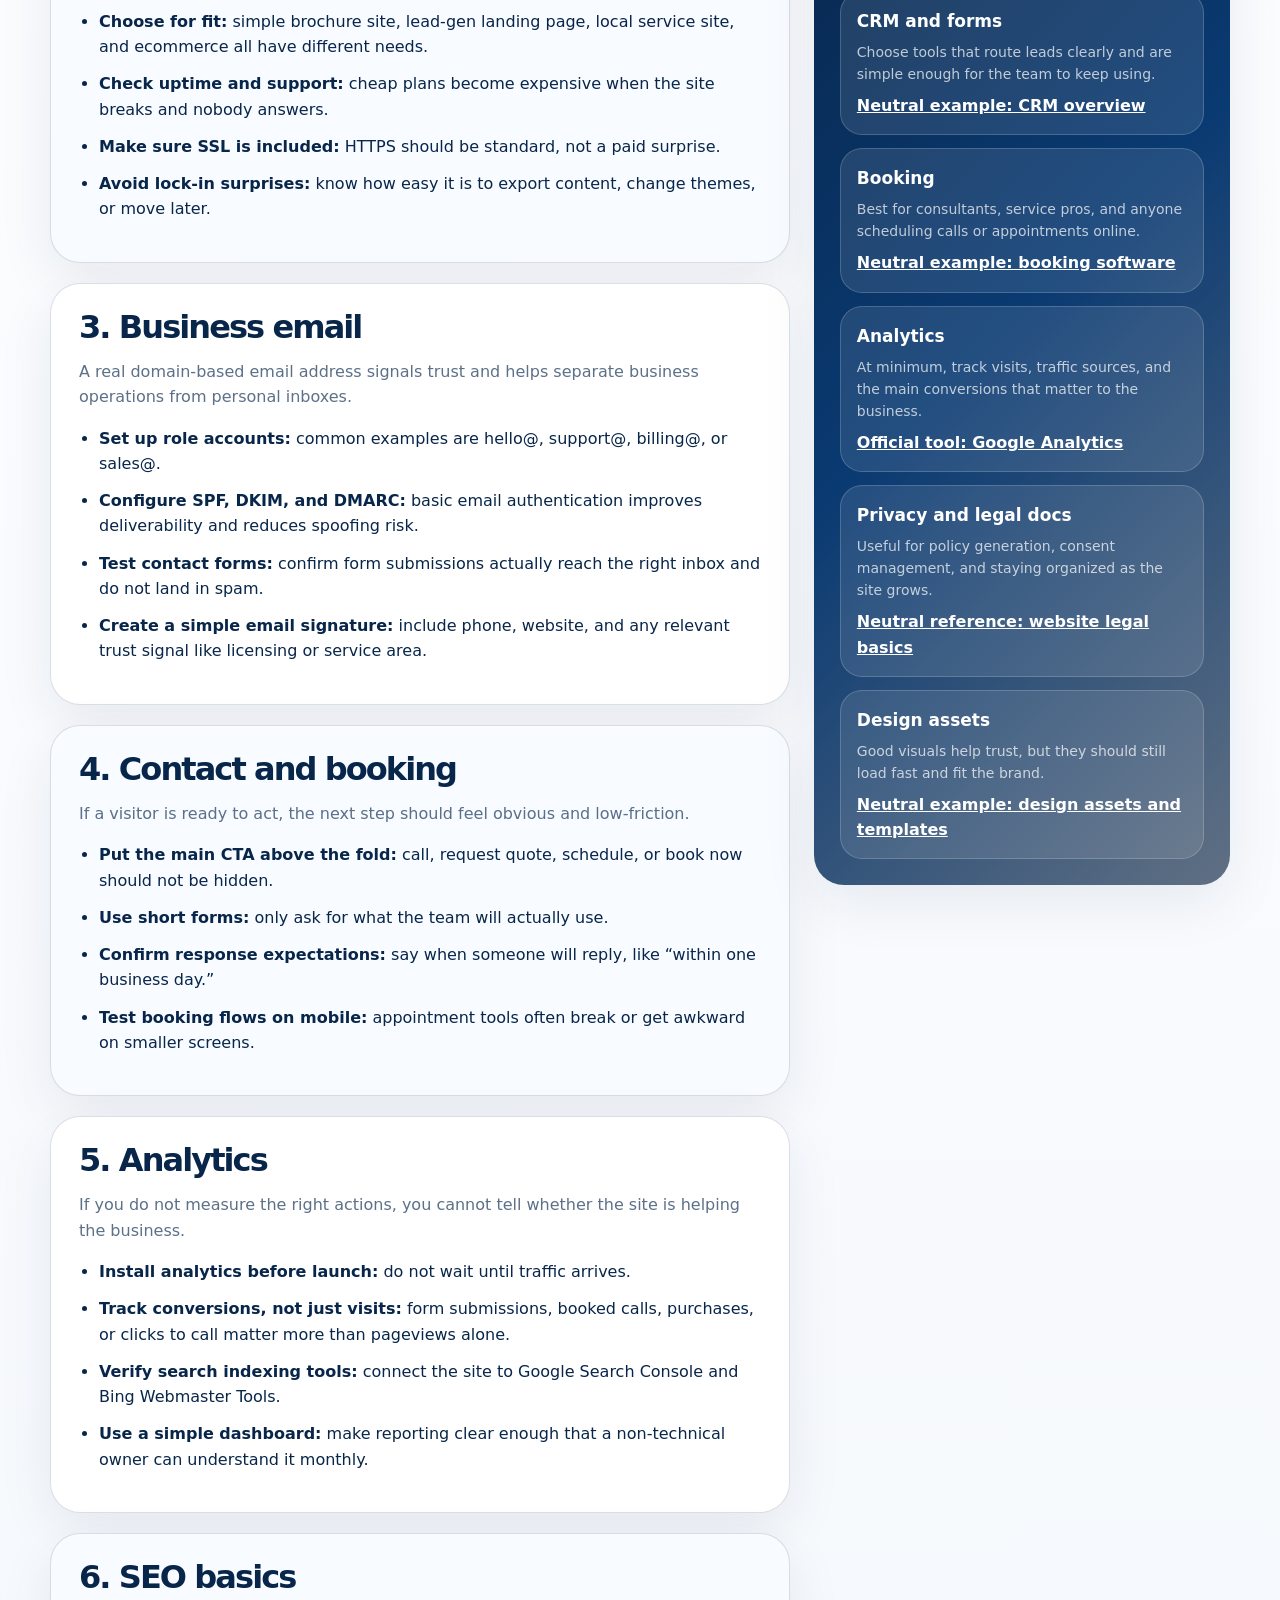
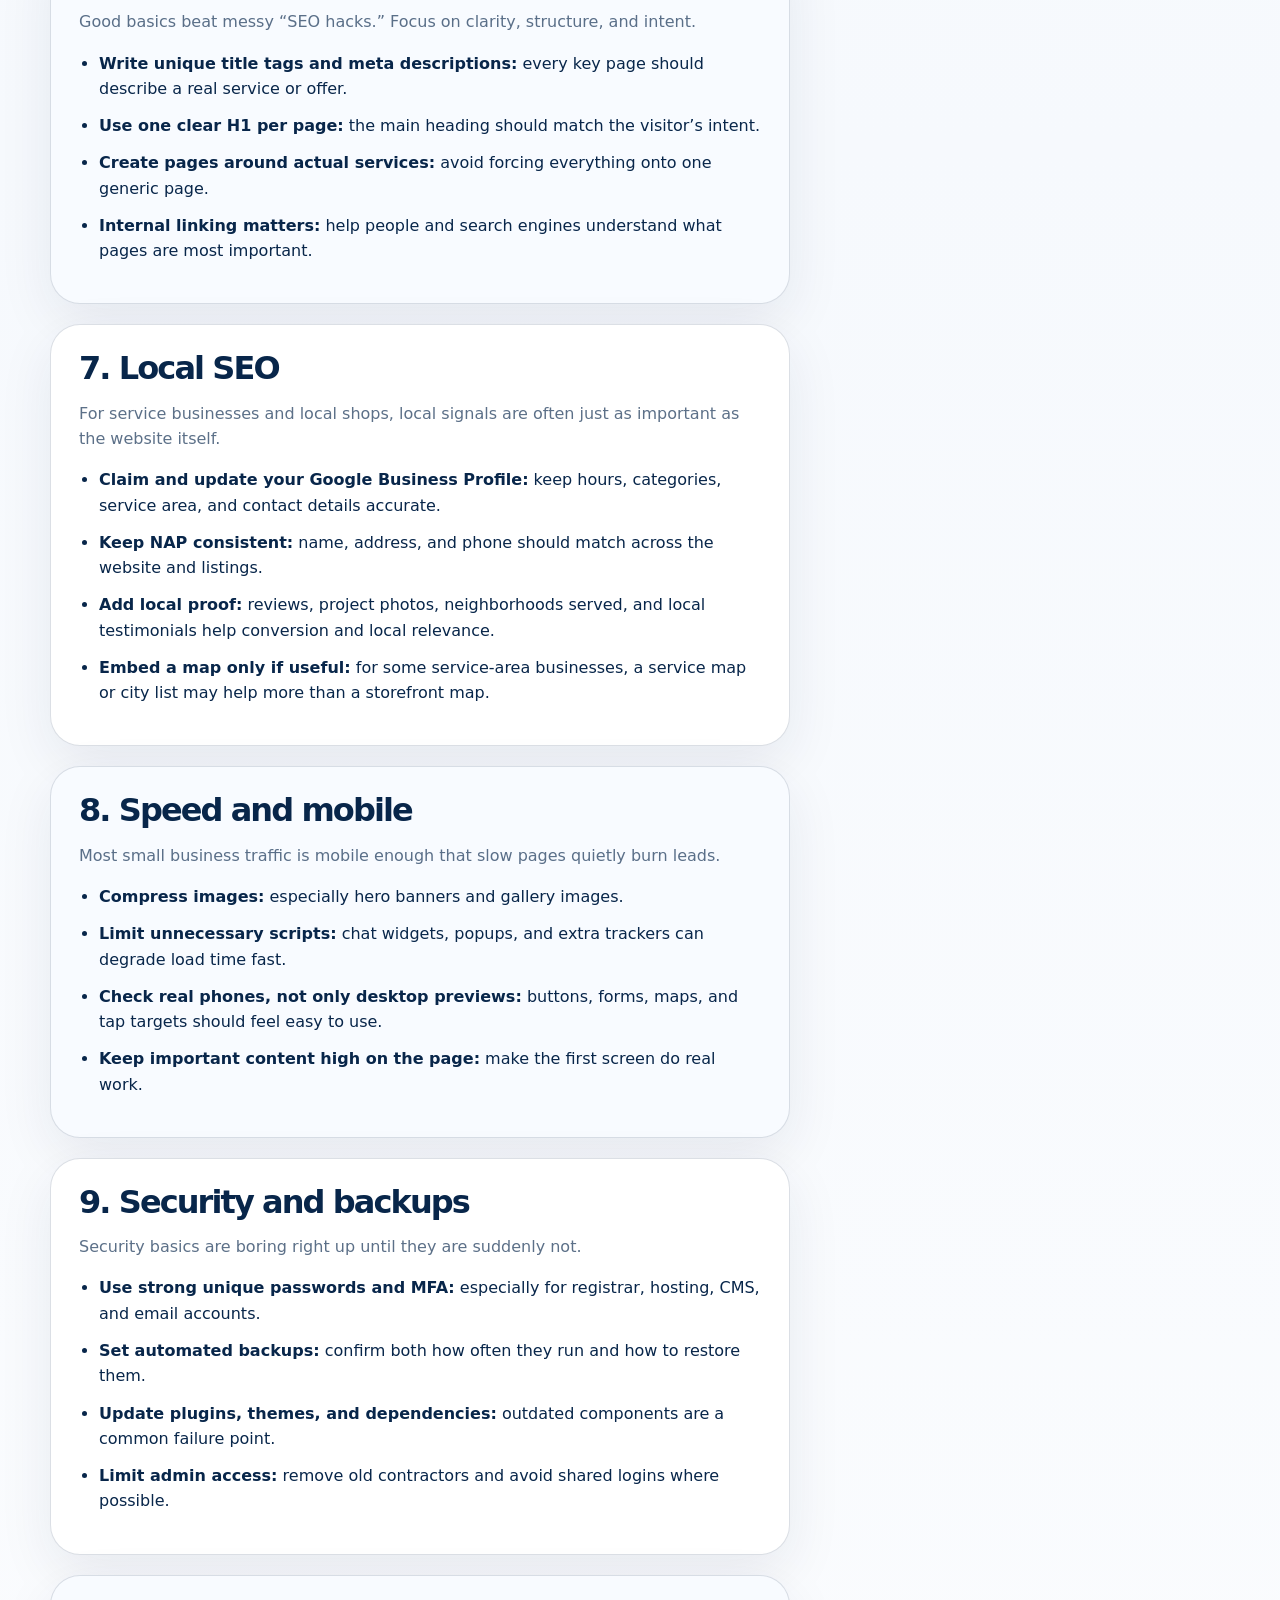
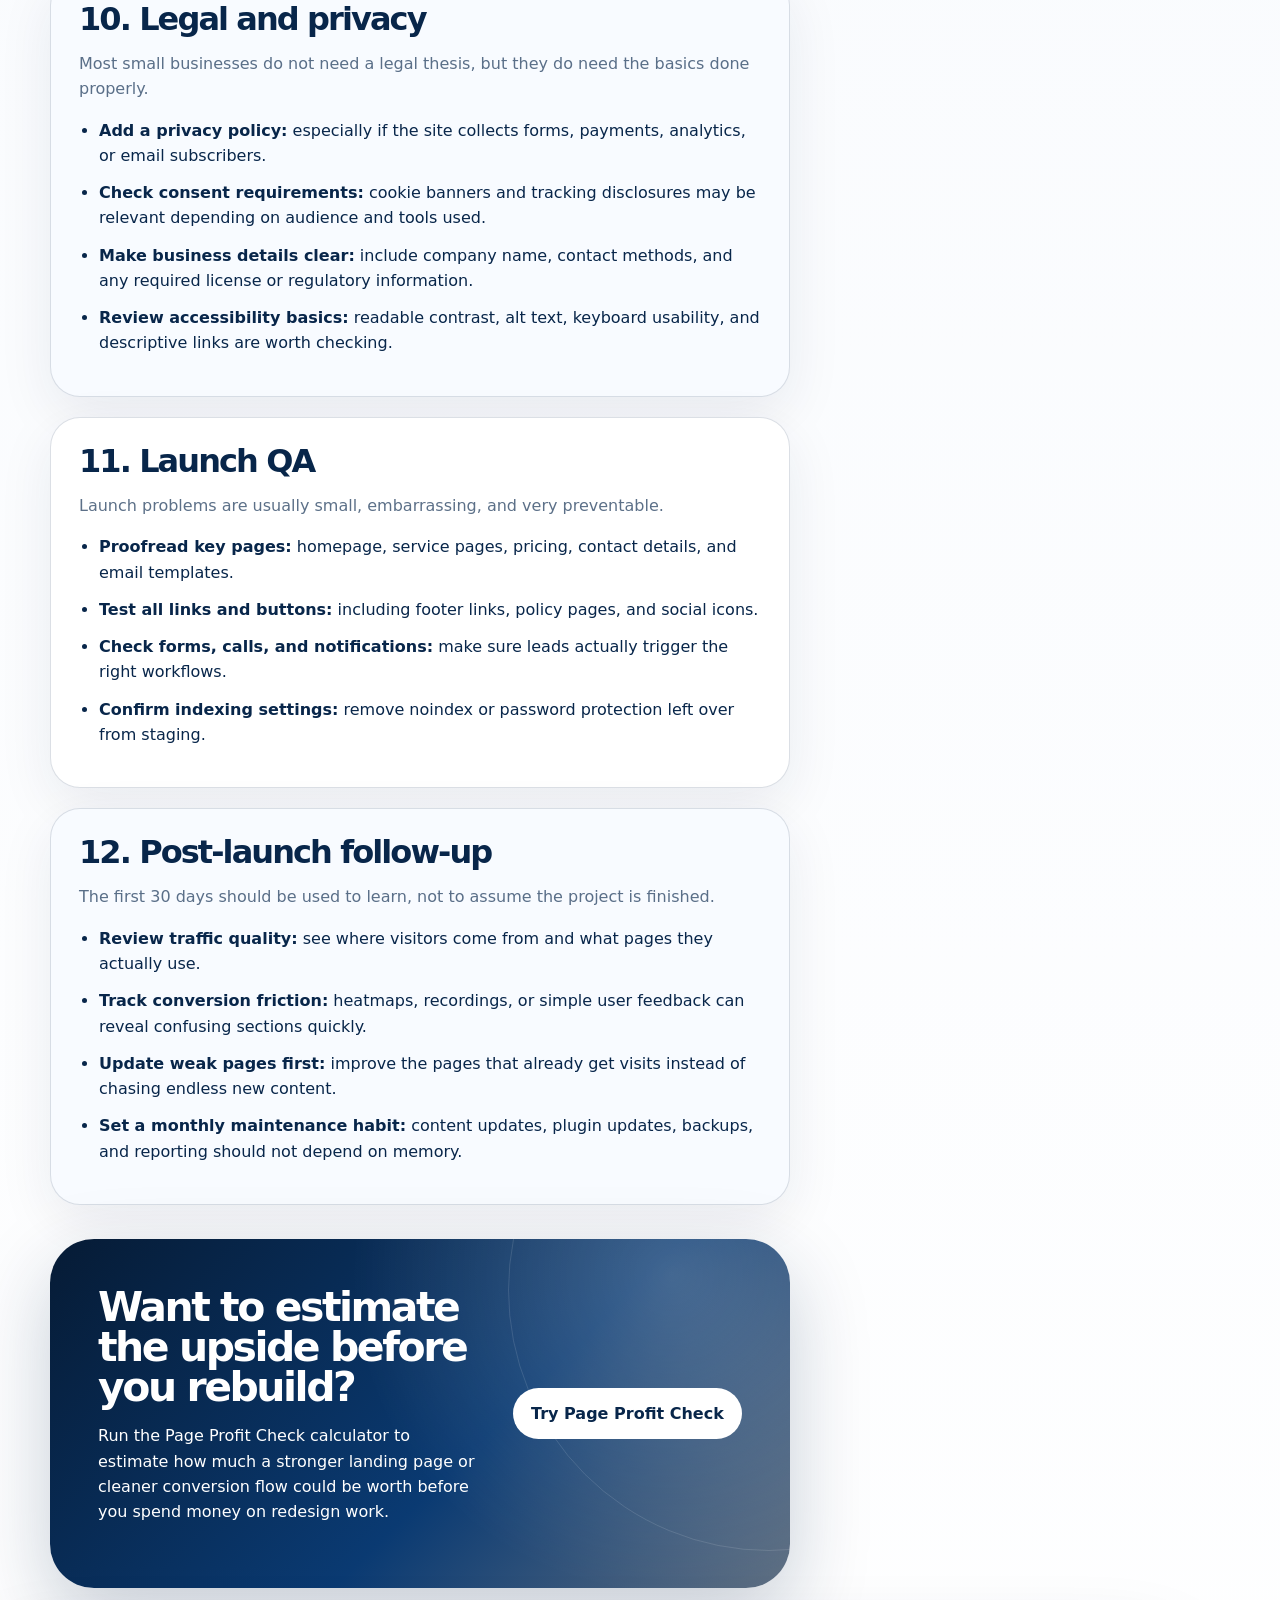
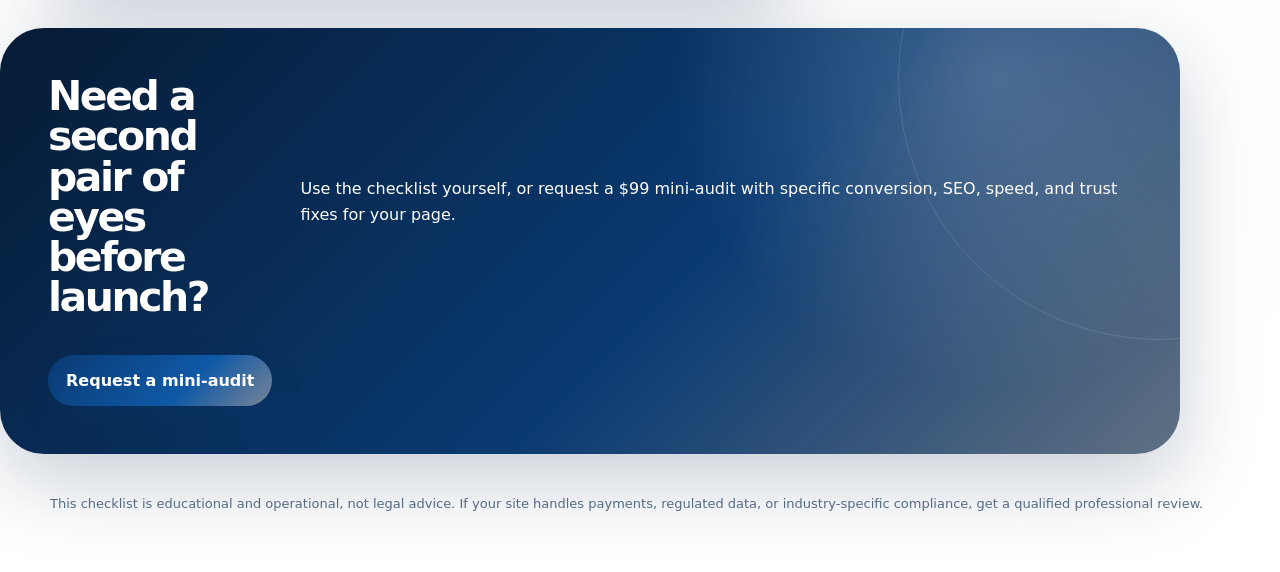
==== commit 5c74a515: "Add colorful Small Site Studio theme previews" ====
--- a/checklist.html
+++ b/checklist.html
@@ -26,7 +26,7 @@
   <link rel="canonical" href="https://smallsitestudio.com/checklist" />
 
 
-  <link rel="stylesheet" href="styles.css?v=20260501-cta-spacing" />
+  <link rel="stylesheet" href="styles.css?v=20260501-color-themes" />
 
 
 </head>
@@ -47,6 +47,16 @@
     <div class="eyebrow">Small Site Studio <span>•</span> launch smarter, fix less later</div>
     <h1><span class="headline-line">Launch without</span><br><span class="headline-line gradient-word">the ugly surprises.</span></h1>
     <p class="lede">A bold preflight checklist for the unglamorous details that make a small business site feel trustworthy, work on launch day, and keep generating leads after the designer disappears.</p>
+    <fieldset class="theme-picker" aria-label="Preview color theme">
+      <input type="radio" name="theme" id="theme-classic" value="classic" checked>
+      <label for="theme-classic">Classic</label>
+      <input type="radio" name="theme" id="theme-sunset" value="sunset">
+      <label for="theme-sunset">Sunset</label>
+      <input type="radio" name="theme" id="theme-lagoon" value="lagoon">
+      <label for="theme-lagoon">Lagoon</label>
+      <input type="radio" name="theme" id="theme-orchid" value="orchid">
+      <label for="theme-orchid">Orchid</label>
+    </fieldset>
     <div class="disclosure"><strong class="disclosure-label">Affiliate disclosure:</strong> This page may include affiliate links. If you buy through those links, we may earn a commission at no extra cost to you. Recommendations are chosen for usefulness, not payout.</div>
   </header>
 
--- a/styles.css
+++ b/styles.css
@@ -12,7 +12,102 @@
       --shadow: 0 24px 70px rgba(8, 38, 74, .15);
       --soft-shadow: 0 18px 55px rgba(8,38,74,.08);
       --radius: 30px;
+      --theme-bg-1: rgba(30,117,216,.16);
+      --theme-bg-2: rgba(184,191,203,.32);
+      --theme-bg-3: #f6f9fd;
+      --theme-orb-1: rgba(10,58,114,.12);
+      --theme-orb-2: rgba(184,191,203,.2);
+      --theme-orb-3: rgba(30,117,216,.12);
+      --theme-orb-bottom-1: rgba(184,191,203,.26);
+      --theme-orb-bottom-2: rgba(10,58,114,.10);
+      --theme-button: linear-gradient(135deg, var(--navy), #0f59a7 62%, #788495);
+      --theme-hero-button: linear-gradient(135deg, var(--ink), var(--blue));
+      --theme-text-gradient: linear-gradient(130deg, var(--navy) 5%, #176bd3 44%, #9aa3b2 86%);
+      --theme-dark-gradient: linear-gradient(135deg, #061b35, #0a3a72 58%, #607083);
+      --theme-soft-surface: rgba(245,248,252,.88);
+      --theme-focus: rgba(30,117,216,.16);
       font-family: Inter, ui-sans-serif, system-ui, -apple-system, BlinkMacSystemFont, "Segoe UI", sans-serif;
+    }
+    :root:has(#theme-sunset:checked) {
+      --ink: #351529;
+      --navy: #8a2452;
+      --blue: #f25a3c;
+      --sky: #ffe2c8;
+      --silver: #f2a45d;
+      --line: #f4d8c4;
+      --mist: #fff6ee;
+      --mint: #ffd166;
+      --muted: rgba(53,21,41,.68);
+      --shadow: 0 24px 70px rgba(138,36,82,.18);
+      --soft-shadow: 0 18px 55px rgba(138,36,82,.10);
+      --theme-bg-1: rgba(242,90,60,.18);
+      --theme-bg-2: rgba(255,209,102,.32);
+      --theme-bg-3: #fff3e8;
+      --theme-orb-1: rgba(138,36,82,.16);
+      --theme-orb-2: rgba(242,164,93,.28);
+      --theme-orb-3: rgba(242,90,60,.16);
+      --theme-orb-bottom-1: rgba(255,209,102,.34);
+      --theme-orb-bottom-2: rgba(138,36,82,.12);
+      --theme-button: linear-gradient(135deg, #8a2452, #f25a3c 58%, #ffd166);
+      --theme-hero-button: linear-gradient(135deg, #351529, #f25a3c);
+      --theme-text-gradient: linear-gradient(130deg, #8a2452 8%, #f25a3c 48%, #f2a45d 90%);
+      --theme-dark-gradient: linear-gradient(135deg, #351529, #8a2452 58%, #f25a3c);
+      --theme-soft-surface: rgba(255,246,238,.9);
+      --theme-focus: rgba(242,90,60,.18);
+    }
+    :root:has(#theme-lagoon:checked) {
+      --ink: #07343d;
+      --navy: #08727a;
+      --blue: #00a7a5;
+      --sky: #cef7ed;
+      --silver: #7cc8c2;
+      --line: #d3eee9;
+      --mist: #f0fffb;
+      --mint: #8ff3c9;
+      --muted: rgba(7,52,61,.68);
+      --shadow: 0 24px 70px rgba(8,114,122,.17);
+      --soft-shadow: 0 18px 55px rgba(8,114,122,.09);
+      --theme-bg-1: rgba(0,167,165,.18);
+      --theme-bg-2: rgba(143,243,201,.32);
+      --theme-bg-3: #eefcf8;
+      --theme-orb-1: rgba(8,114,122,.14);
+      --theme-orb-2: rgba(143,243,201,.28);
+      --theme-orb-3: rgba(0,167,165,.16);
+      --theme-orb-bottom-1: rgba(124,200,194,.32);
+      --theme-orb-bottom-2: rgba(7,52,61,.10);
+      --theme-button: linear-gradient(135deg, #07343d, #00a7a5 58%, #8ff3c9);
+      --theme-hero-button: linear-gradient(135deg, #07343d, #00a7a5);
+      --theme-text-gradient: linear-gradient(130deg, #08727a 8%, #00a7a5 48%, #5fd2b2 88%);
+      --theme-dark-gradient: linear-gradient(135deg, #062a33, #08727a 58%, #00a7a5);
+      --theme-soft-surface: rgba(240,255,251,.9);
+      --theme-focus: rgba(0,167,165,.18);
+    }
+    :root:has(#theme-orchid:checked) {
+      --ink: #24133f;
+      --navy: #6741d9;
+      --blue: #a855f7;
+      --sky: #eadcff;
+      --silver: #f0abfc;
+      --line: #eadcf8;
+      --mist: #fbf7ff;
+      --mint: #f5d0fe;
+      --muted: rgba(36,19,63,.68);
+      --shadow: 0 24px 70px rgba(103,65,217,.17);
+      --soft-shadow: 0 18px 55px rgba(103,65,217,.09);
+      --theme-bg-1: rgba(168,85,247,.17);
+      --theme-bg-2: rgba(240,171,252,.28);
+      --theme-bg-3: #fbf7ff;
+      --theme-orb-1: rgba(103,65,217,.15);
+      --theme-orb-2: rgba(240,171,252,.25);
+      --theme-orb-3: rgba(168,85,247,.16);
+      --theme-orb-bottom-1: rgba(234,220,255,.44);
+      --theme-orb-bottom-2: rgba(36,19,63,.10);
+      --theme-button: linear-gradient(135deg, #24133f, #6741d9 52%, #d946ef);
+      --theme-hero-button: linear-gradient(135deg, #24133f, #a855f7);
+      --theme-text-gradient: linear-gradient(130deg, #6741d9 8%, #a855f7 48%, #f0abfc 90%);
+      --theme-dark-gradient: linear-gradient(135deg, #24133f, #6741d9 58%, #d946ef);
+      --theme-soft-surface: rgba(251,247,255,.9);
+      --theme-focus: rgba(168,85,247,.18);
     }
     * { box-sizing: border-box; }
     html { scroll-behavior: smooth; overflow-x: hidden; }
@@ -22,9 +117,9 @@
       color: var(--ink);
       line-height: 1.58;
       background:
-        radial-gradient(circle at 16% 4%, rgba(30,117,216,.16), transparent 28rem),
-        radial-gradient(circle at 92% 2%, rgba(184,191,203,.32), transparent 26rem),
-        linear-gradient(180deg, #ffffff 0%, #f6f9fd 48%, #ffffff 100%);
+        radial-gradient(circle at 16% 4%, var(--theme-bg-1), transparent 28rem),
+        radial-gradient(circle at 92% 2%, var(--theme-bg-2), transparent 26rem),
+        linear-gradient(180deg, #ffffff 0%, var(--theme-bg-3) 48%, #ffffff 100%);
       min-height: 100vh;
       overflow-x: clip;
     }
@@ -42,7 +137,7 @@
       height: 42rem;
       right: -18rem;
       top: 18rem;
-      background: conic-gradient(from 140deg, rgba(10,58,114,.12), rgba(184,191,203,.2), rgba(30,117,216,.12), rgba(255,255,255,0));
+      background: conic-gradient(from 140deg, var(--theme-orb-1), var(--theme-orb-2), var(--theme-orb-3), rgba(255,255,255,0));
       opacity: .8;
     }
     body::after {
@@ -50,7 +145,7 @@
       height: 32rem;
       left: -16rem;
       bottom: 8rem;
-      background: conic-gradient(from 320deg, rgba(184,191,203,.26), rgba(10,58,114,.10), rgba(255,255,255,0));
+      background: conic-gradient(from 320deg, var(--theme-orb-bottom-1), var(--theme-orb-bottom-2), rgba(255,255,255,0));
     }
     a { color: var(--navy); }
     .wrap { width: min(1180px, calc(100% - 40px)); margin: 0 auto; }
@@ -83,7 +178,7 @@
       padding:13px 18px;
       border-radius:999px;
       color:white;
-      background:linear-gradient(135deg, var(--navy), #0f59a7 62%, #788495);
+      background:var(--theme-button);
       box-shadow:0 14px 30px rgba(10,58,114,.22);
       border:0;
       text-decoration:none;
@@ -105,6 +200,63 @@
       box-shadow:0 12px 28px rgba(8,38,74,.08);
       cursor:pointer;
     }
+    .theme-picker {
+      display:flex;
+      flex-wrap:wrap;
+      gap:10px;
+      margin:22px 0 0;
+      padding:8px;
+      width:max-content;
+      max-width:100%;
+      border:1px solid rgba(184,191,203,.45);
+      border-radius:999px;
+      background:rgba(255,255,255,.72);
+      box-shadow:0 16px 36px rgba(8,38,74,.08);
+      backdrop-filter:blur(18px);
+    }
+    .theme-picker input {
+      position:fixed;
+      left:-100vw;
+      opacity:0;
+      inline-size:1px;
+      block-size:1px;
+    }
+    .theme-picker label {
+      position:relative;
+      display:inline-flex;
+      align-items:center;
+      gap:8px;
+      min-height:38px;
+      margin:0;
+      padding:8px 13px 8px 10px;
+      border-radius:999px;
+      color:var(--ink);
+      font-size:.82rem;
+      font-weight:950;
+      line-height:1;
+      cursor:pointer;
+      border:1px solid transparent;
+      transition:transform .18s ease, background .18s ease, border-color .18s ease;
+    }
+    .theme-picker label:hover { transform:translateY(-1px); background:rgba(255,255,255,.72); }
+    .theme-picker label::before {
+      content:"";
+      width:18px;
+      height:18px;
+      border-radius:50%;
+      background:var(--swatch);
+      box-shadow:inset 0 0 0 2px rgba(255,255,255,.75), 0 3px 10px rgba(8,38,74,.12);
+    }
+    .theme-picker input:checked + label {
+      background:#fff;
+      border-color:rgba(184,191,203,.62);
+      box-shadow:0 10px 22px rgba(8,38,74,.08);
+    }
+    .theme-picker input:focus-visible + label { outline:3px solid var(--theme-focus); outline-offset:2px; }
+    .theme-picker label[for="theme-classic"] { --swatch:linear-gradient(135deg,#0a3a72,#1e75d8,#b8bfcb); }
+    .theme-picker label[for="theme-sunset"] { --swatch:linear-gradient(135deg,#8a2452,#f25a3c,#ffd166); }
+    .theme-picker label[for="theme-lagoon"] { --swatch:linear-gradient(135deg,#07343d,#00a7a5,#8ff3c9); }
+    .theme-picker label[for="theme-orchid"] { --swatch:linear-gradient(135deg,#24133f,#a855f7,#f0abfc); }
     header.wrap { position:relative; padding:0 0 62px; min-height:auto; overflow:visible; }
     header.wrap::before, header.wrap::after { content:none; }
     .hero-grid { display:grid; grid-template-columns:1.02fr .98fr; gap:56px; align-items:center; width:100%; padding-top:28px; }
@@ -122,10 +274,10 @@
     .badge::before, .eyebrow::before { content:""; width:32px; height:2px; background:linear-gradient(90deg, var(--navy), var(--silver)); border-radius:999px; }
     h1 { margin:0; max-width:11ch; font-size:clamp(4rem, 8.2vw, 7.8rem); line-height:1.04; letter-spacing:-.025em; font-weight:800; color:var(--ink); text-wrap:balance; }
     h1 .headline-line { display:inline-block; white-space:nowrap; padding-bottom:.06em; }
-    h1 .gradient-word, .gradient-word { color:transparent; background:linear-gradient(130deg, var(--navy) 5%, #176bd3 44%, #9aa3b2 86%); -webkit-background-clip:text; background-clip:text; }
+    h1 .gradient-word, .gradient-word { color:transparent; background:var(--theme-text-gradient); -webkit-background-clip:text; background-clip:text; }
     .lede { max-width:640px; margin:26px 0 0; color:rgba(8,38,74,.72); font-size:clamp(1.14rem, 1.8vw, 1.36rem); line-height:1.62; }
     .hero-actions { display:flex; flex-wrap:wrap; gap:14px; margin-top:34px; align-items:center; }
-    .hero-actions .button:first-child { color:#fff; background:linear-gradient(135deg, var(--ink), var(--blue)); box-shadow:0 20px 44px rgba(10,58,114,.26); border:0; }
+    .hero-actions .button:first-child { color:#fff; background:var(--theme-hero-button); box-shadow:0 20px 44px rgba(10,58,114,.26); border:0; }
     .proof-row { display:flex; flex-wrap:wrap; gap:22px; margin-top:38px; color:rgba(8,38,74,.62); font-weight:800; }
     .proof-row span { display:inline-flex; align-items:center; gap:8px; }
     .proof-row span::before { content:""; width:9px; height:9px; border-radius:50%; background:var(--blue); box-shadow:0 0 0 6px rgba(30,117,216,.1); }
@@ -180,7 +332,7 @@
       display:flex;
       gap:8px;
       padding:18px 22px;
-      background:linear-gradient(135deg, rgba(8,38,74,.92), rgba(30,117,216,.78));
+      background:var(--theme-hero-button);
     }
     .audit-bar span { width:12px; height:12px; border-radius:50%; background:rgba(255,255,255,.72); }
     .audit-body {
@@ -275,7 +427,7 @@
       box-shadow:var(--soft-shadow);
     }
     .card { overflow:hidden; }
-    .card:nth-child(2), .resource-card, .toc, .offer-panel:nth-child(2), .faq article:nth-child(4n+3), .faq article:nth-child(4n+4) { background:rgba(245,248,252,.88); }
+    .card:nth-child(2), .resource-card, .toc, .offer-panel:nth-child(2), .faq article:nth-child(4n+3), .faq article:nth-child(4n+4) { background:var(--theme-soft-surface); }
     .card h2, .offer-panel h2, .about h2, .faq h2, .section h2, .toolbox h2, .cta h2, .final-cta h2, .toc h2 { margin:0 0 10px; color:var(--ink); letter-spacing:-.06em; line-height:.98; }
     .card h2, .offer-panel h2, .about h2, .section h2, .toolbox h2, .cta h2, .final-cta h2 { font-size:clamp(1.85rem,3.2vw,3.3rem); }
     .faq h2 { font-size:clamp(2.1rem,4.5vw,4rem); }
@@ -293,7 +445,7 @@
       font-size:16px;
       outline:none;
     }
-    input:focus, select:focus { border-color:var(--blue); box-shadow:0 0 0 4px rgba(30,117,216,.16); }
+    input:focus, select:focus { border-color:var(--blue); box-shadow:0 0 0 4px var(--theme-focus); }
     .row { display:grid; grid-template-columns:1fr 1fr; gap:14px; }
     .results { display:grid; gap:13px; margin-top:18px; }
     .metric { padding:18px; background:#fff; border:1px solid rgba(184,191,203,.45); border-radius:24px; box-shadow:0 10px 28px rgba(8,38,74,.07); }
@@ -317,7 +469,7 @@
       gap:28px;
       align-items:center;
       color:#fff;
-      background:radial-gradient(circle at 84% 10%, rgba(184,191,203,.42), transparent 20rem), linear-gradient(135deg, #061b35, #0a3a72 58%, #607083);
+      background:radial-gradient(circle at 84% 10%, rgba(255,255,255,.22), transparent 20rem), var(--theme-dark-gradient);
       border:0;
       border-radius:44px;
       box-shadow:0 28px 80px rgba(8,38,74,.22);
@@ -362,7 +514,7 @@
     .section ul { margin:0; padding-left:20px; }
     .section li { margin:0 0 12px; }
     .section li strong { color:var(--ink); }
-    .toolbox { padding:26px; position:sticky; top:96px; background:linear-gradient(145deg, #071f3e, #0a3a72 58%, #97a0ae); color:#fff; border:0; }
+    .toolbox { padding:26px; position:sticky; top:96px; background:var(--theme-dark-gradient); color:#fff; border:0; }
     .toolbox h2, .toolbox p { color:#fff; }
     .tool-card { padding:16px; border:1px solid rgba(255,255,255,.18); border-radius:22px; background:rgba(255,255,255,.10); margin-top:13px; }
     .tool-card h3 { margin:0 0 6px; font-size:17px; color:#fff; }
@@ -391,6 +543,8 @@
     }
     @media (max-width:760px) {
       .wrap { width:min(100% - 28px,1180px); }
+      .theme-picker { width:100%; border-radius:26px; }
+      .theme-picker label { flex:1 1 calc(50% - 8px); justify-content:center; }
       .navlinks a, .nav-links a, .button { width:100%; }
       .brand::after, .nav-brand::after { font-size:1rem; }
       h1 { max-width:100%; font-size:clamp(3rem,13.3vw,5.4rem); line-height:1.04; }
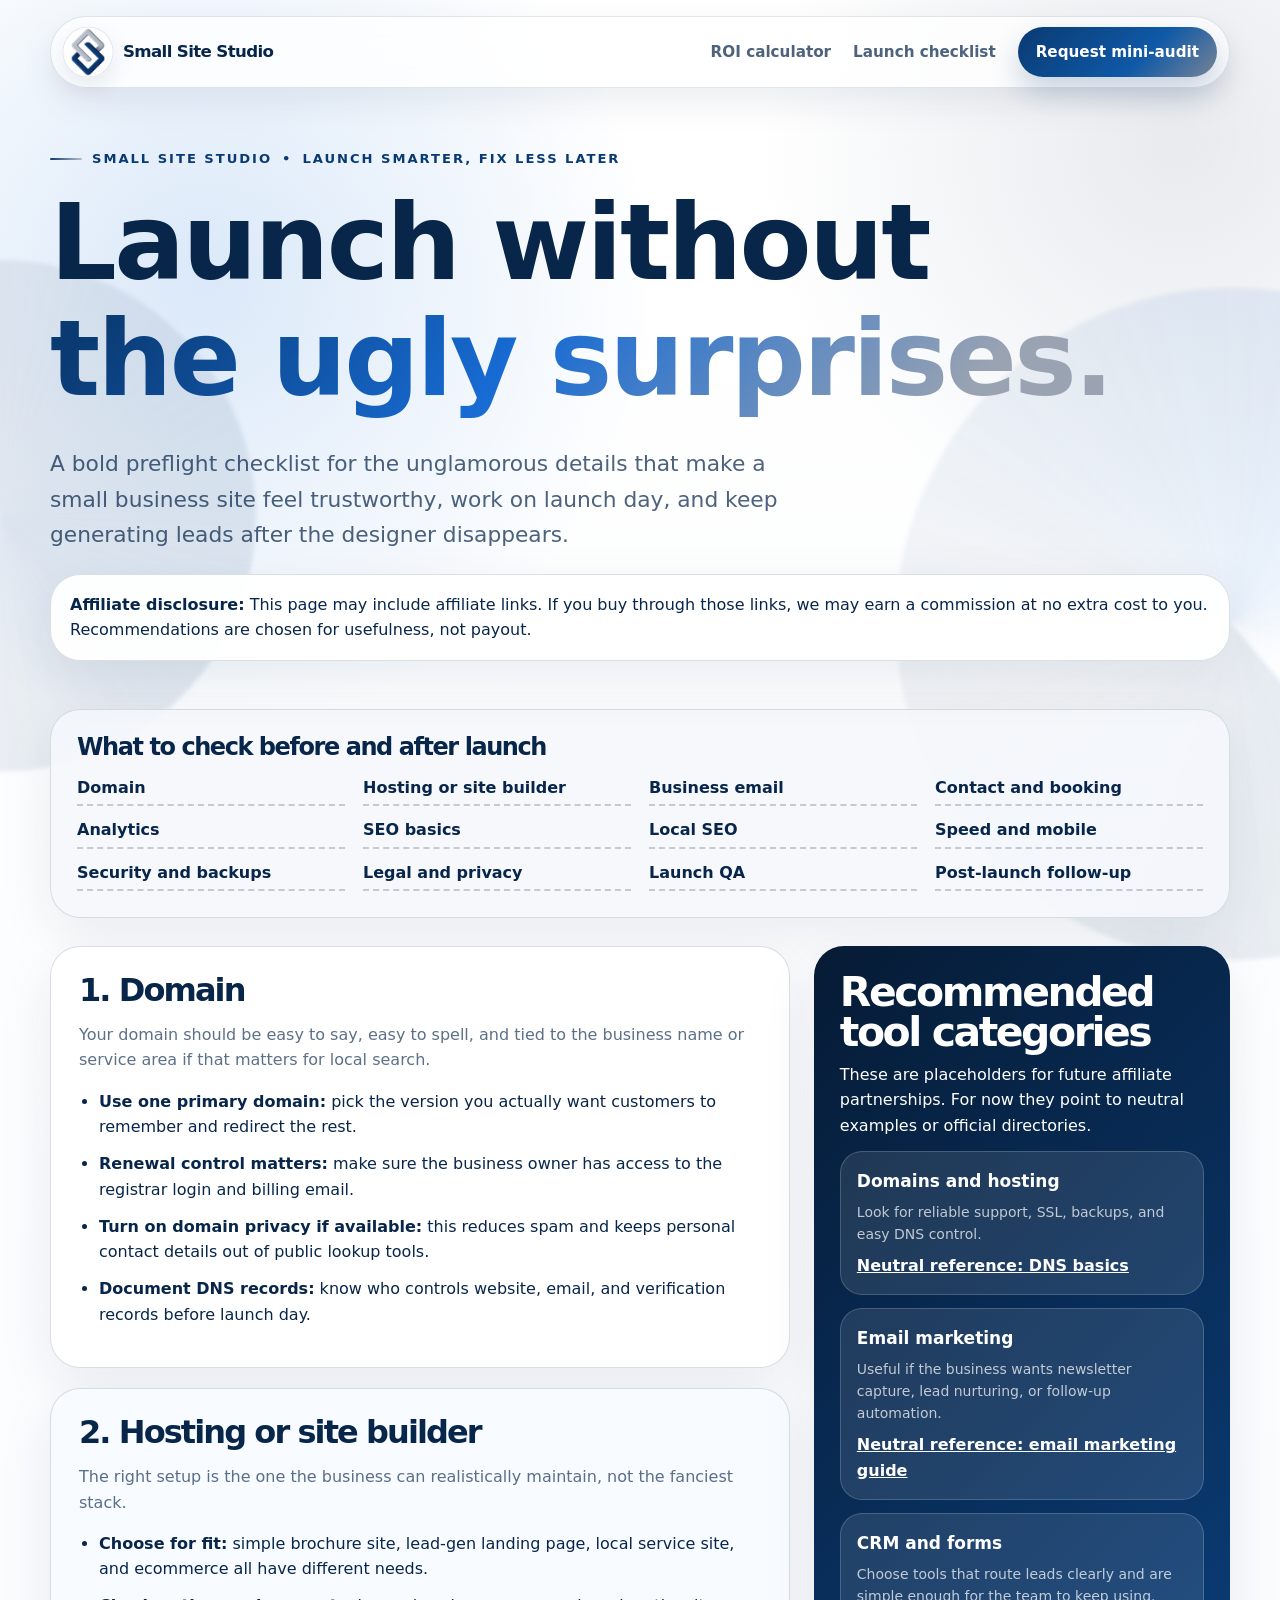
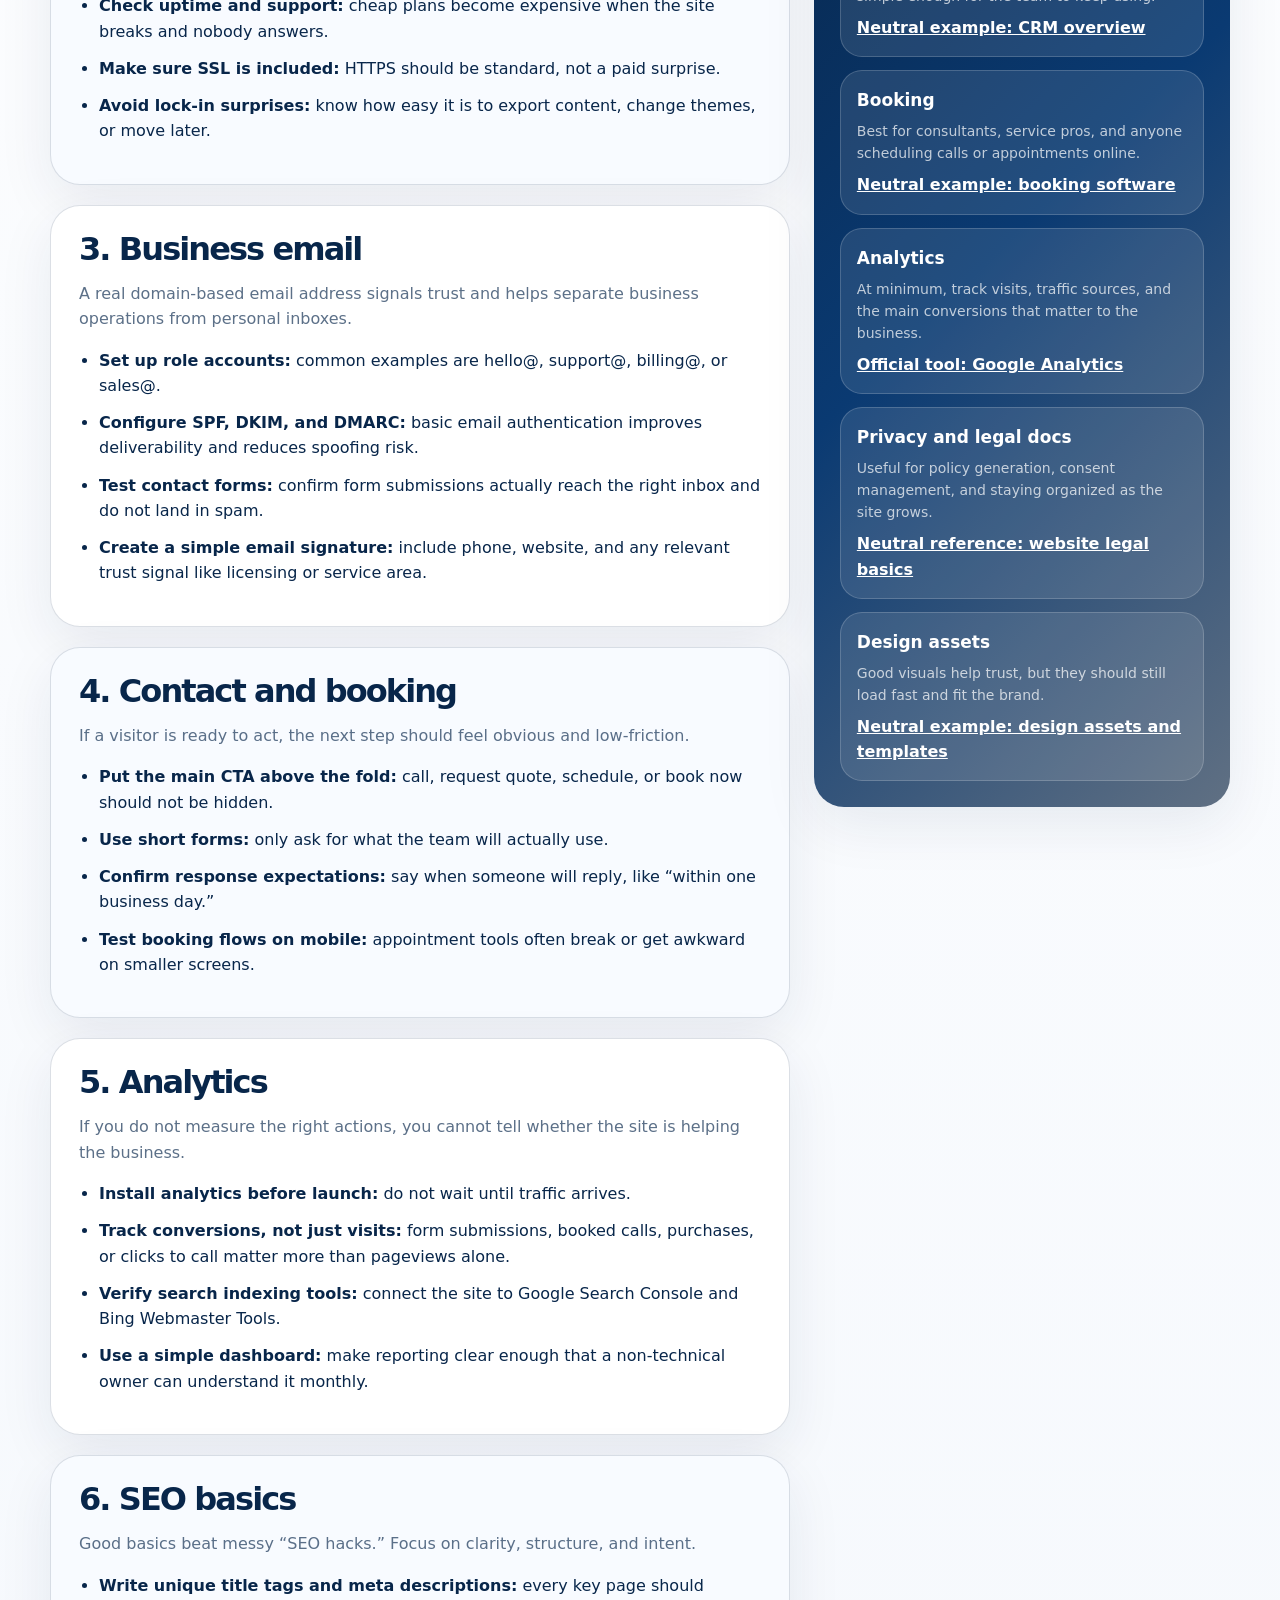
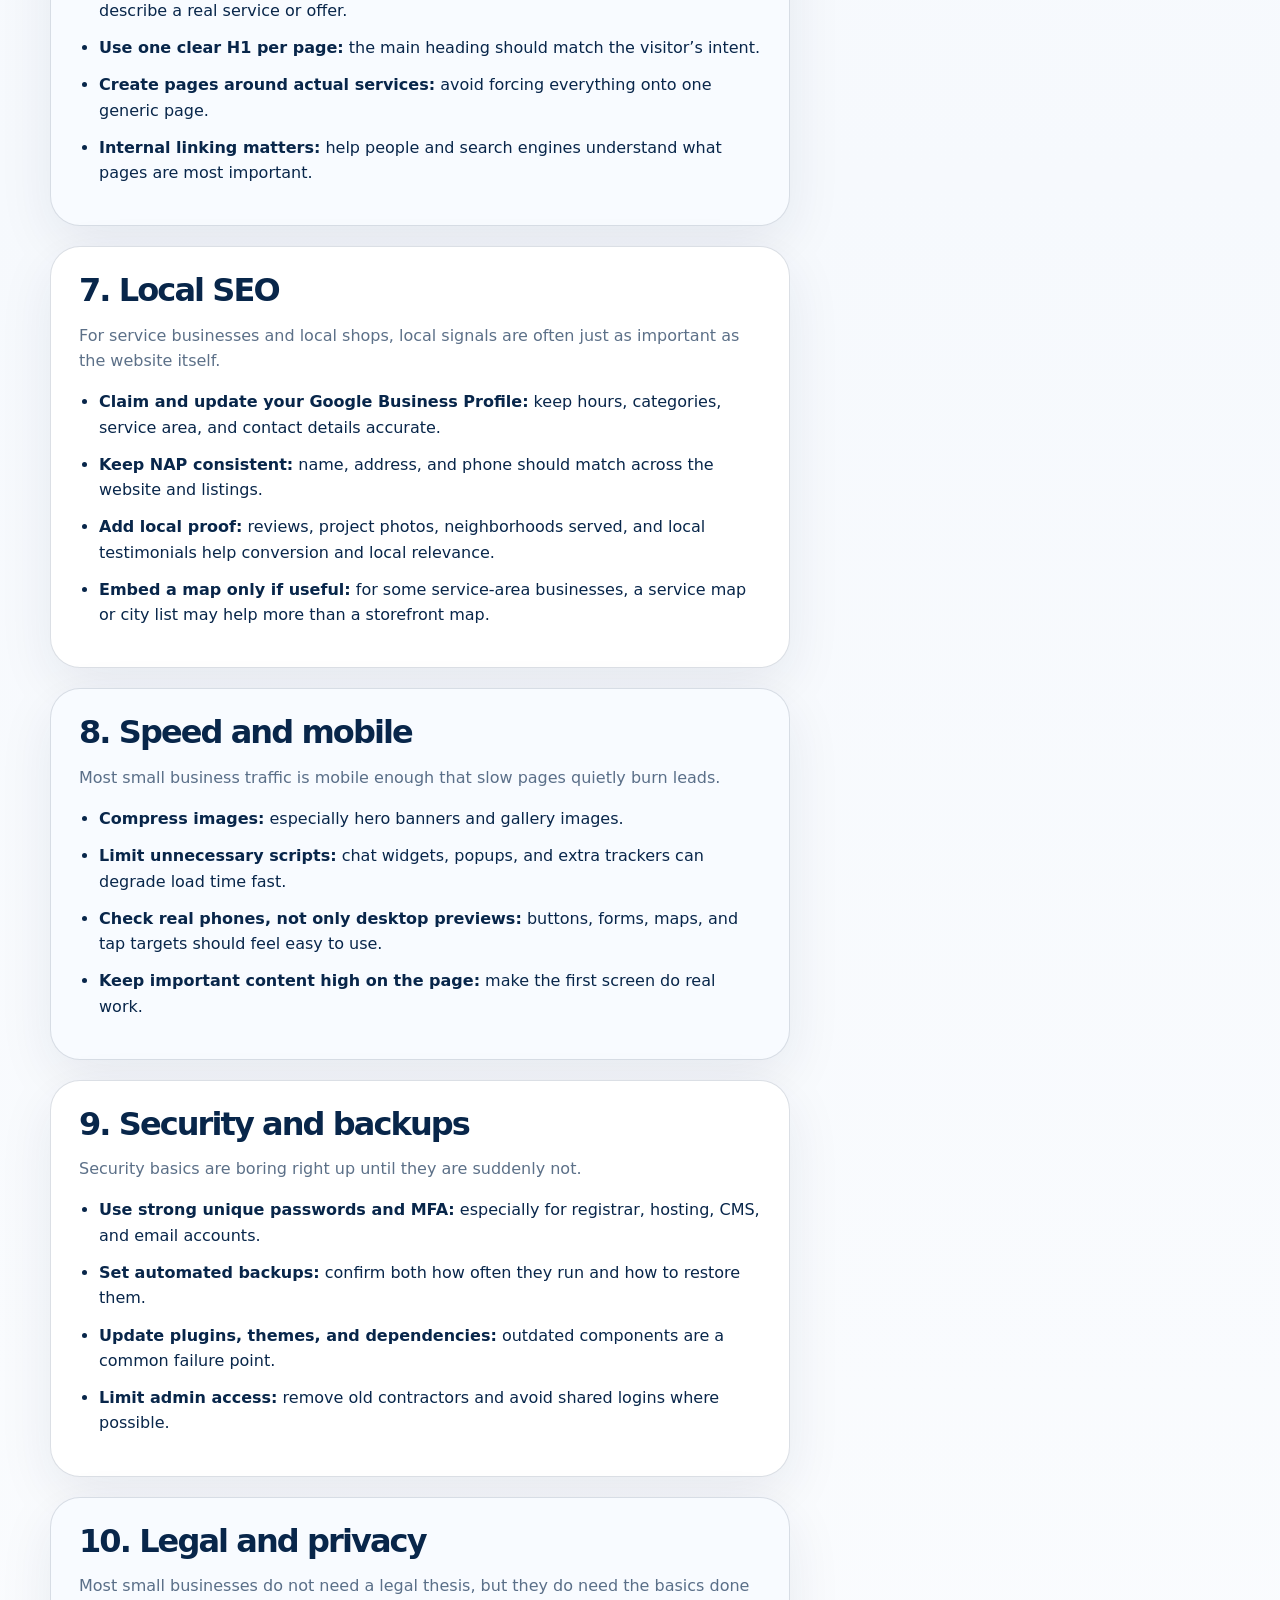
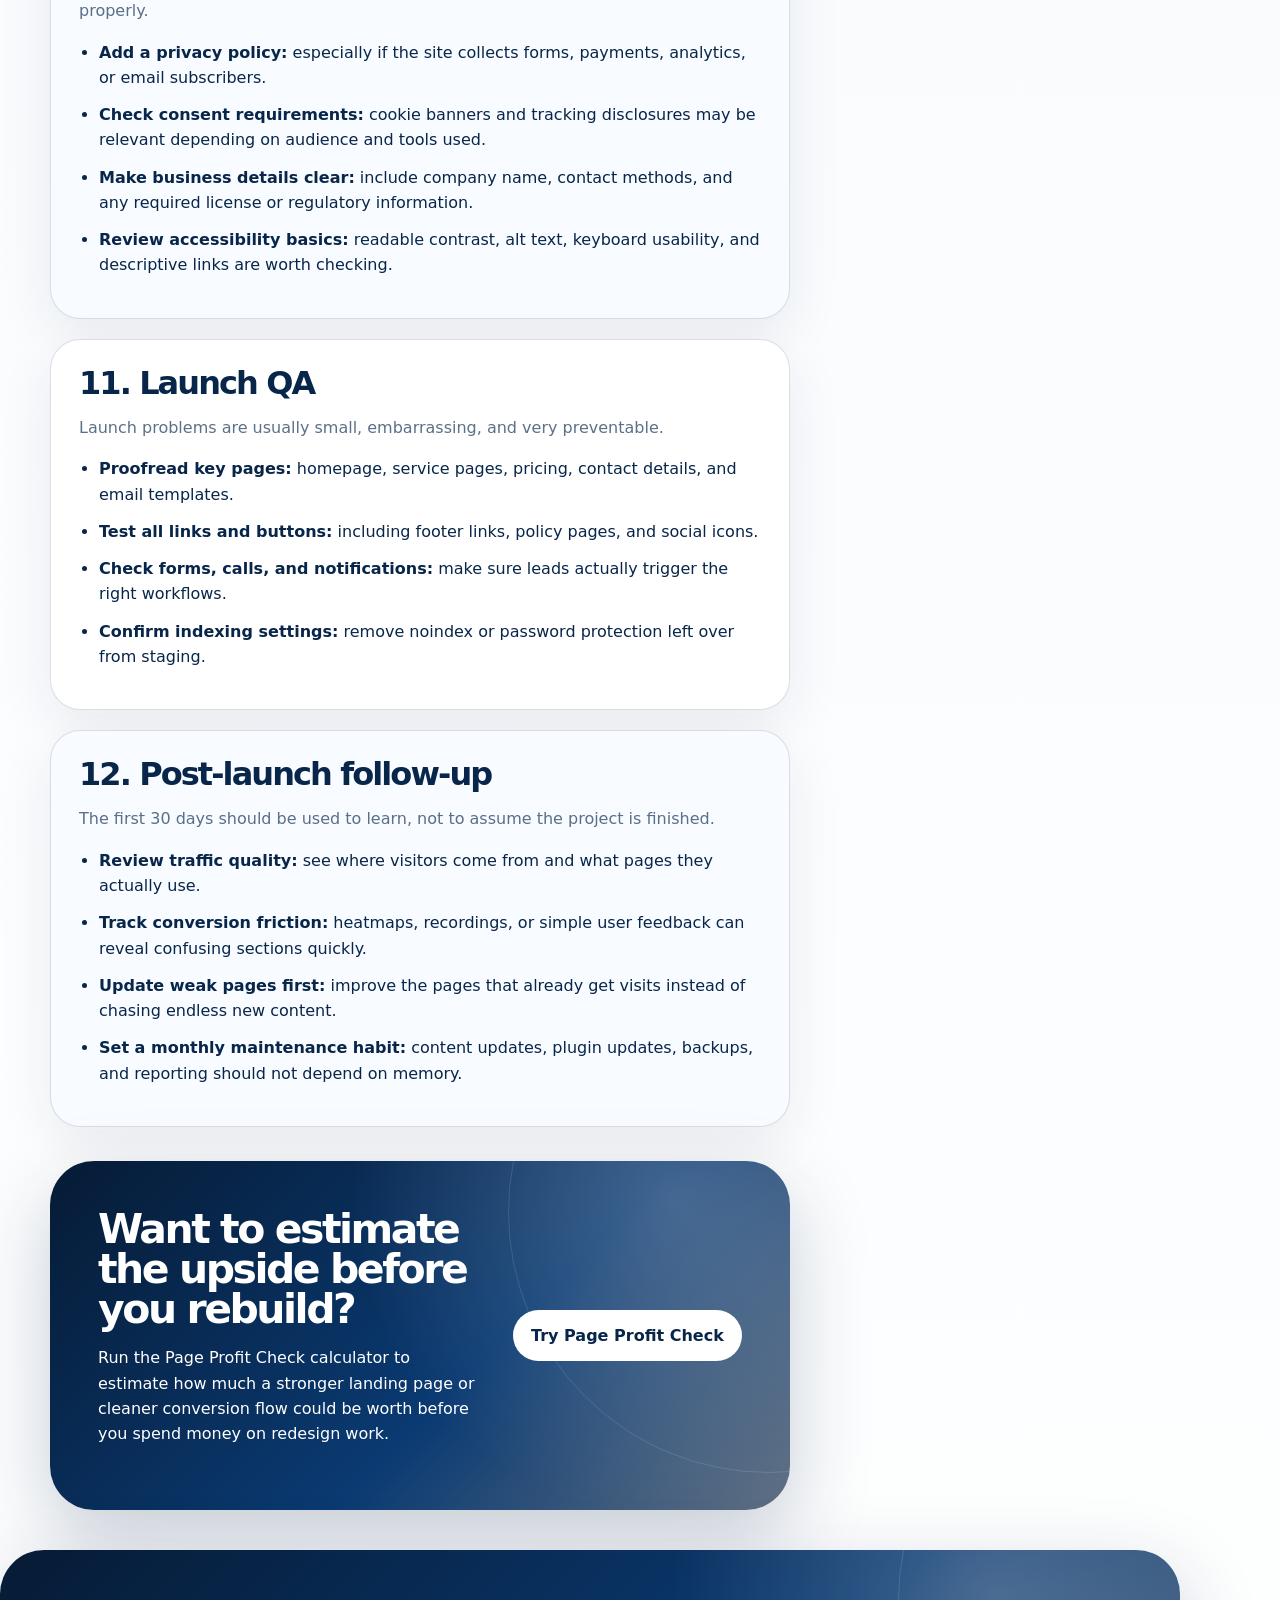
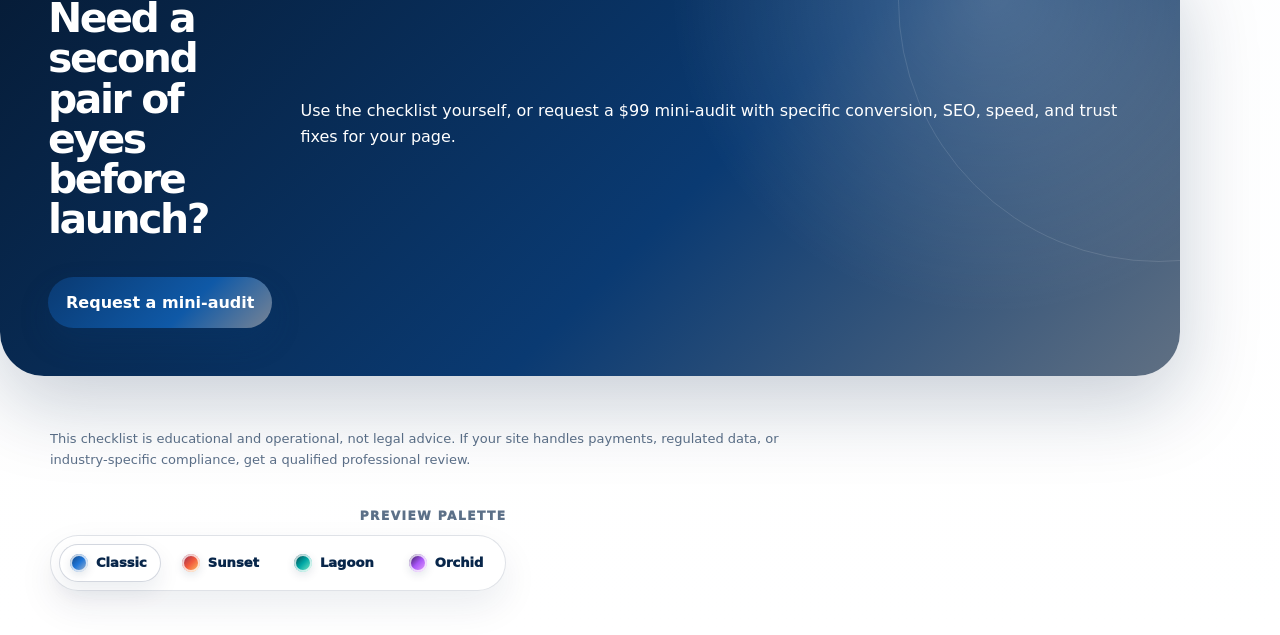
==== commit b9ec5373: "Move theme picker to footer and refresh social preview" ====
--- a/checklist.html
+++ b/checklist.html
@@ -10,8 +10,8 @@
   <meta property="og:title" content="Small Business Website Launch Checklist | Page Profit Check" />
   <meta property="og:description" content="A practical preflight checklist for launching a trustworthy small business website." />
   <meta property="og:url" content="https://smallsitestudio.com/checklist" />
-  <meta property="og:image" content="https://smallsitestudio.com/assets/social-preview.png" />
-  <meta property="og:image:secure_url" content="https://smallsitestudio.com/assets/social-preview.png" />
+  <meta property="og:image" content="https://smallsitestudio.com/assets/social-preview.png?v=20260501-footer-themes" />
+  <meta property="og:image:secure_url" content="https://smallsitestudio.com/assets/social-preview.png?v=20260501-footer-themes" />
   <meta property="og:image:type" content="image/png" />
   <meta property="og:image:width" content="1200" />
   <meta property="og:image:height" content="630" />
@@ -19,14 +19,14 @@
   <meta name="twitter:card" content="summary_large_image" />
   <meta name="twitter:title" content="Small Business Website Launch Checklist | Page Profit Check" />
   <meta name="twitter:description" content="A practical preflight checklist for launching a trustworthy small business website." />
-  <meta name="twitter:image" content="https://smallsitestudio.com/assets/social-preview.png" />
+  <meta name="twitter:image" content="https://smallsitestudio.com/assets/social-preview.png?v=20260501-footer-themes" />
   <link rel="icon" href="favicon.ico?v=20260501-transparent" sizes="any" />
   <link rel="icon" type="image/png" href="assets/favicon.png?v=20260501-transparent" />
   <link rel="apple-touch-icon" href="assets/favicon.png?v=20260501-transparent" />
   <link rel="canonical" href="https://smallsitestudio.com/checklist" />
 
 
-  <link rel="stylesheet" href="styles.css?v=20260501-color-themes" />
+  <link rel="stylesheet" href="styles.css?v=20260501-footer-themes" />
 
 
 </head>
@@ -47,16 +47,6 @@
     <div class="eyebrow">Small Site Studio <span>•</span> launch smarter, fix less later</div>
     <h1><span class="headline-line">Launch without</span><br><span class="headline-line gradient-word">the ugly surprises.</span></h1>
     <p class="lede">A bold preflight checklist for the unglamorous details that make a small business site feel trustworthy, work on launch day, and keep generating leads after the designer disappears.</p>
-    <fieldset class="theme-picker" aria-label="Preview color theme">
-      <input type="radio" name="theme" id="theme-classic" value="classic" checked>
-      <label for="theme-classic">Classic</label>
-      <input type="radio" name="theme" id="theme-sunset" value="sunset">
-      <label for="theme-sunset">Sunset</label>
-      <input type="radio" name="theme" id="theme-lagoon" value="lagoon">
-      <label for="theme-lagoon">Lagoon</label>
-      <input type="radio" name="theme" id="theme-orchid" value="orchid">
-      <label for="theme-orchid">Orchid</label>
-    </fieldset>
     <div class="disclosure"><strong class="disclosure-label">Affiliate disclosure:</strong> This page may include affiliate links. If you buy through those links, we may earn a commission at no extra cost to you. Recommendations are chosen for usefulness, not payout.</div>
   </header>
 
@@ -279,7 +269,22 @@
   </section>
 
   <footer class="wrap">
-    <p>This checklist is educational and operational, not legal advice. If your site handles payments, regulated data, or industry-specific compliance, get a qualified professional review.</p>
+    <div class="footer-topline">
+      <p>This checklist is educational and operational, not legal advice. If your site handles payments, regulated data, or industry-specific compliance, get a qualified professional review.</p>
+      <div class="footer-theme">
+        <span class="theme-label">Preview palette</span>
+    <fieldset class="theme-picker" aria-label="Preview color theme">
+      <input type="radio" name="theme" id="theme-classic" value="classic" checked>
+      <label for="theme-classic">Classic</label>
+      <input type="radio" name="theme" id="theme-sunset" value="sunset">
+      <label for="theme-sunset">Sunset</label>
+      <input type="radio" name="theme" id="theme-lagoon" value="lagoon">
+      <label for="theme-lagoon">Lagoon</label>
+      <input type="radio" name="theme" id="theme-orchid" value="orchid">
+      <label for="theme-orchid">Orchid</label>
+    </fieldset>
+      </div>
+    </div>
   </footer>
 </body>
 </html>
--- a/styles.css
+++ b/styles.css
@@ -204,7 +204,7 @@
       display:flex;
       flex-wrap:wrap;
       gap:10px;
-      margin:22px 0 0;
+      margin:0;
       padding:8px;
       width:max-content;
       max-width:100%;
@@ -257,6 +257,26 @@
     .theme-picker label[for="theme-sunset"] { --swatch:linear-gradient(135deg,#8a2452,#f25a3c,#ffd166); }
     .theme-picker label[for="theme-lagoon"] { --swatch:linear-gradient(135deg,#07343d,#00a7a5,#8ff3c9); }
     .theme-picker label[for="theme-orchid"] { --swatch:linear-gradient(135deg,#24133f,#a855f7,#f0abfc); }
+    .footer-topline {
+      display:flex;
+      align-items:flex-start;
+      justify-content:space-between;
+      gap:24px;
+      flex-wrap:wrap;
+    }
+    .footer-topline p { max-width:760px; }
+    .footer-theme {
+      display:grid;
+      gap:8px;
+      justify-items:end;
+    }
+    .theme-label {
+      color:var(--muted);
+      font-size:.76rem;
+      font-weight:950;
+      letter-spacing:.12em;
+      text-transform:uppercase;
+    }
     header.wrap { position:relative; padding:0 0 62px; min-height:auto; overflow:visible; }
     header.wrap::before, header.wrap::after { content:none; }
     .hero-grid { display:grid; grid-template-columns:1.02fr .98fr; gap:56px; align-items:center; width:100%; padding-top:28px; }
@@ -543,6 +563,7 @@
     }
     @media (max-width:760px) {
       .wrap { width:min(100% - 28px,1180px); }
+      .footer-topline, .footer-theme { display:grid; justify-items:start; }
       .theme-picker { width:100%; border-radius:26px; }
       .theme-picker label { flex:1 1 calc(50% - 8px); justify-content:center; }
       .navlinks a, .nav-links a, .button { width:100%; }
